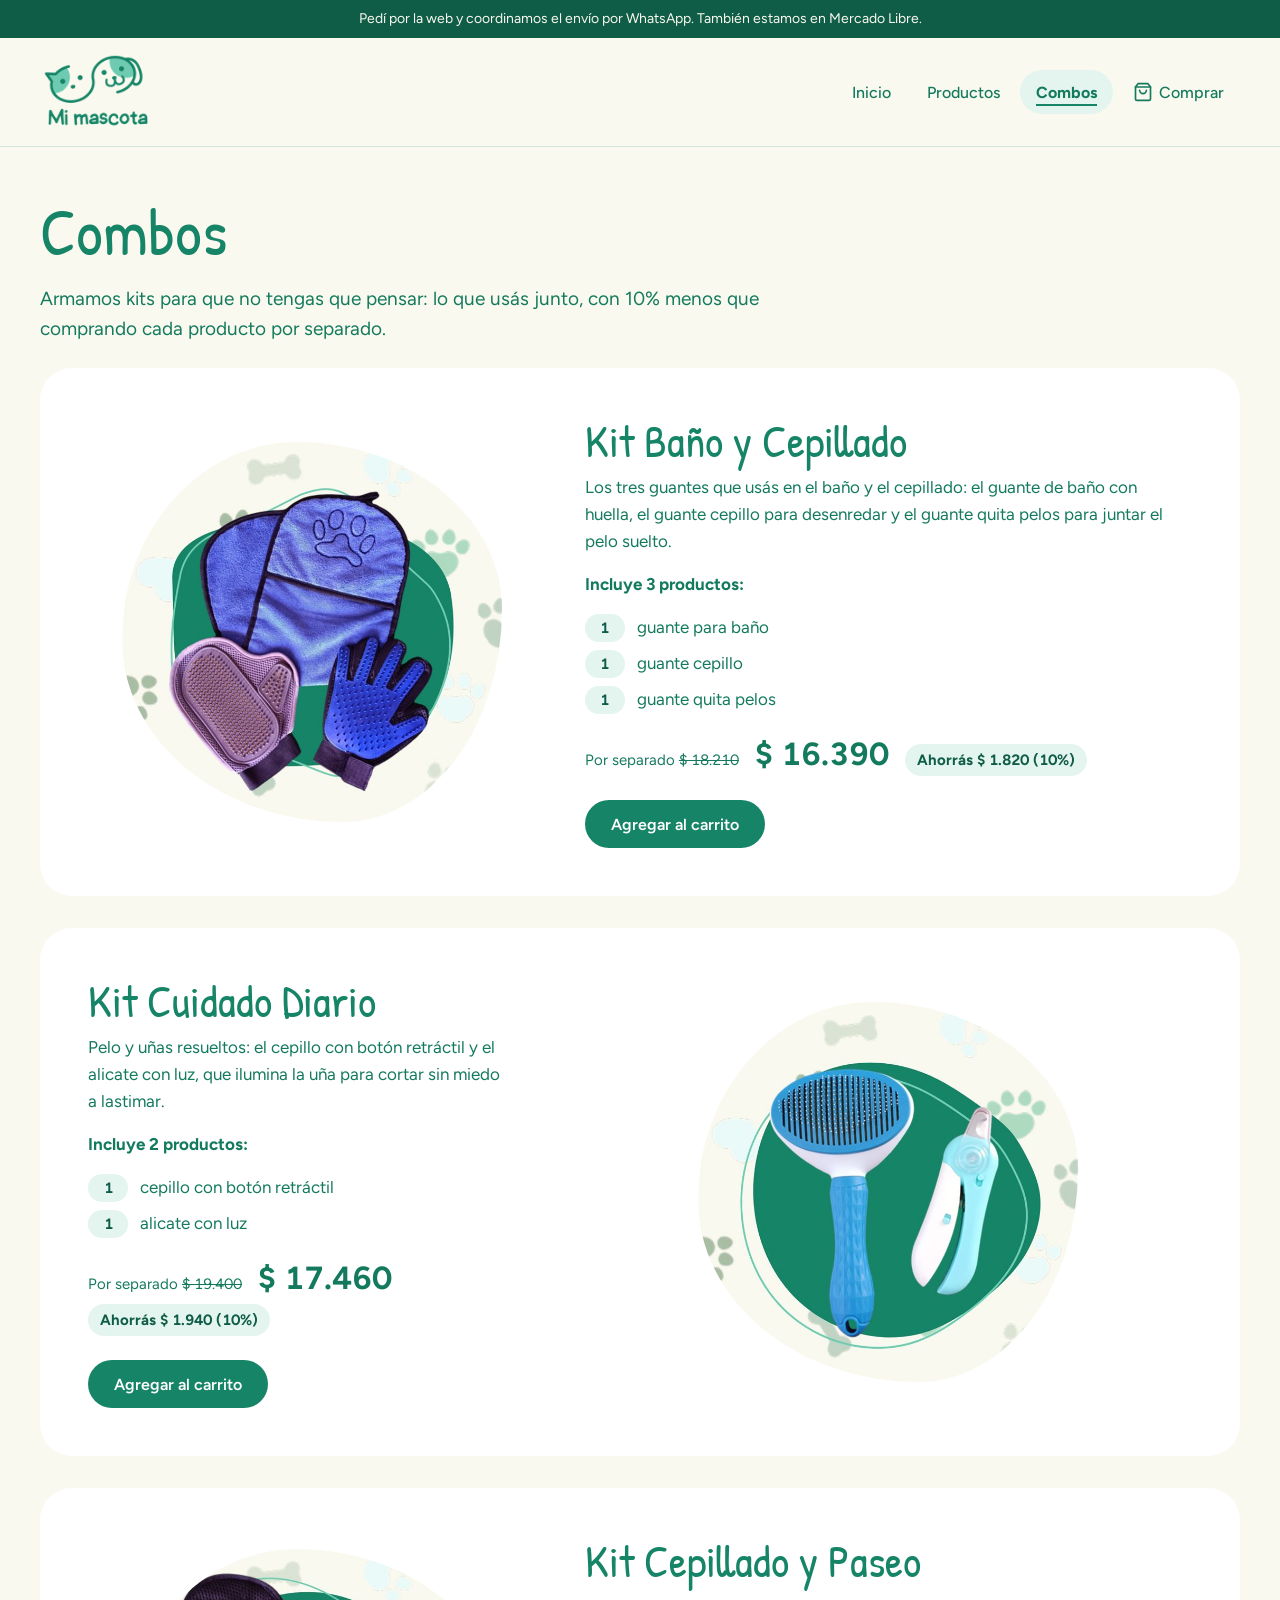
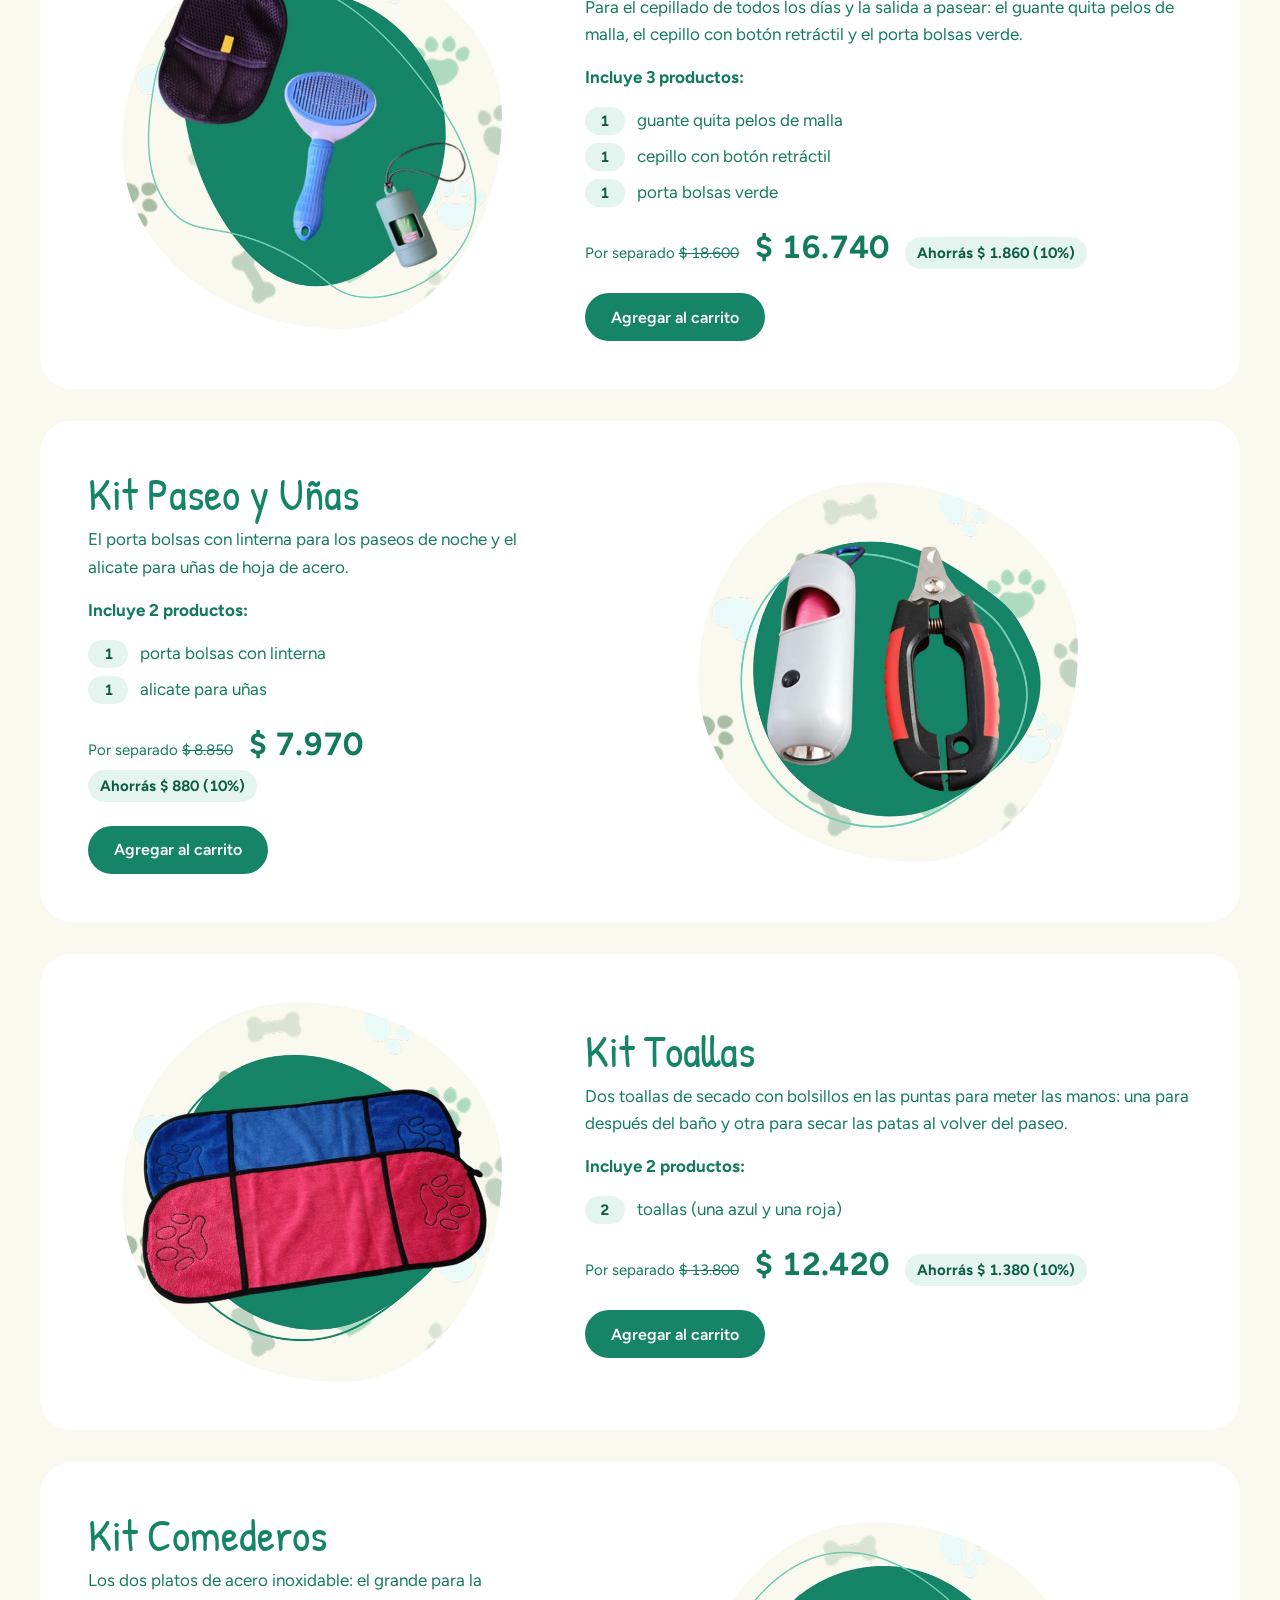
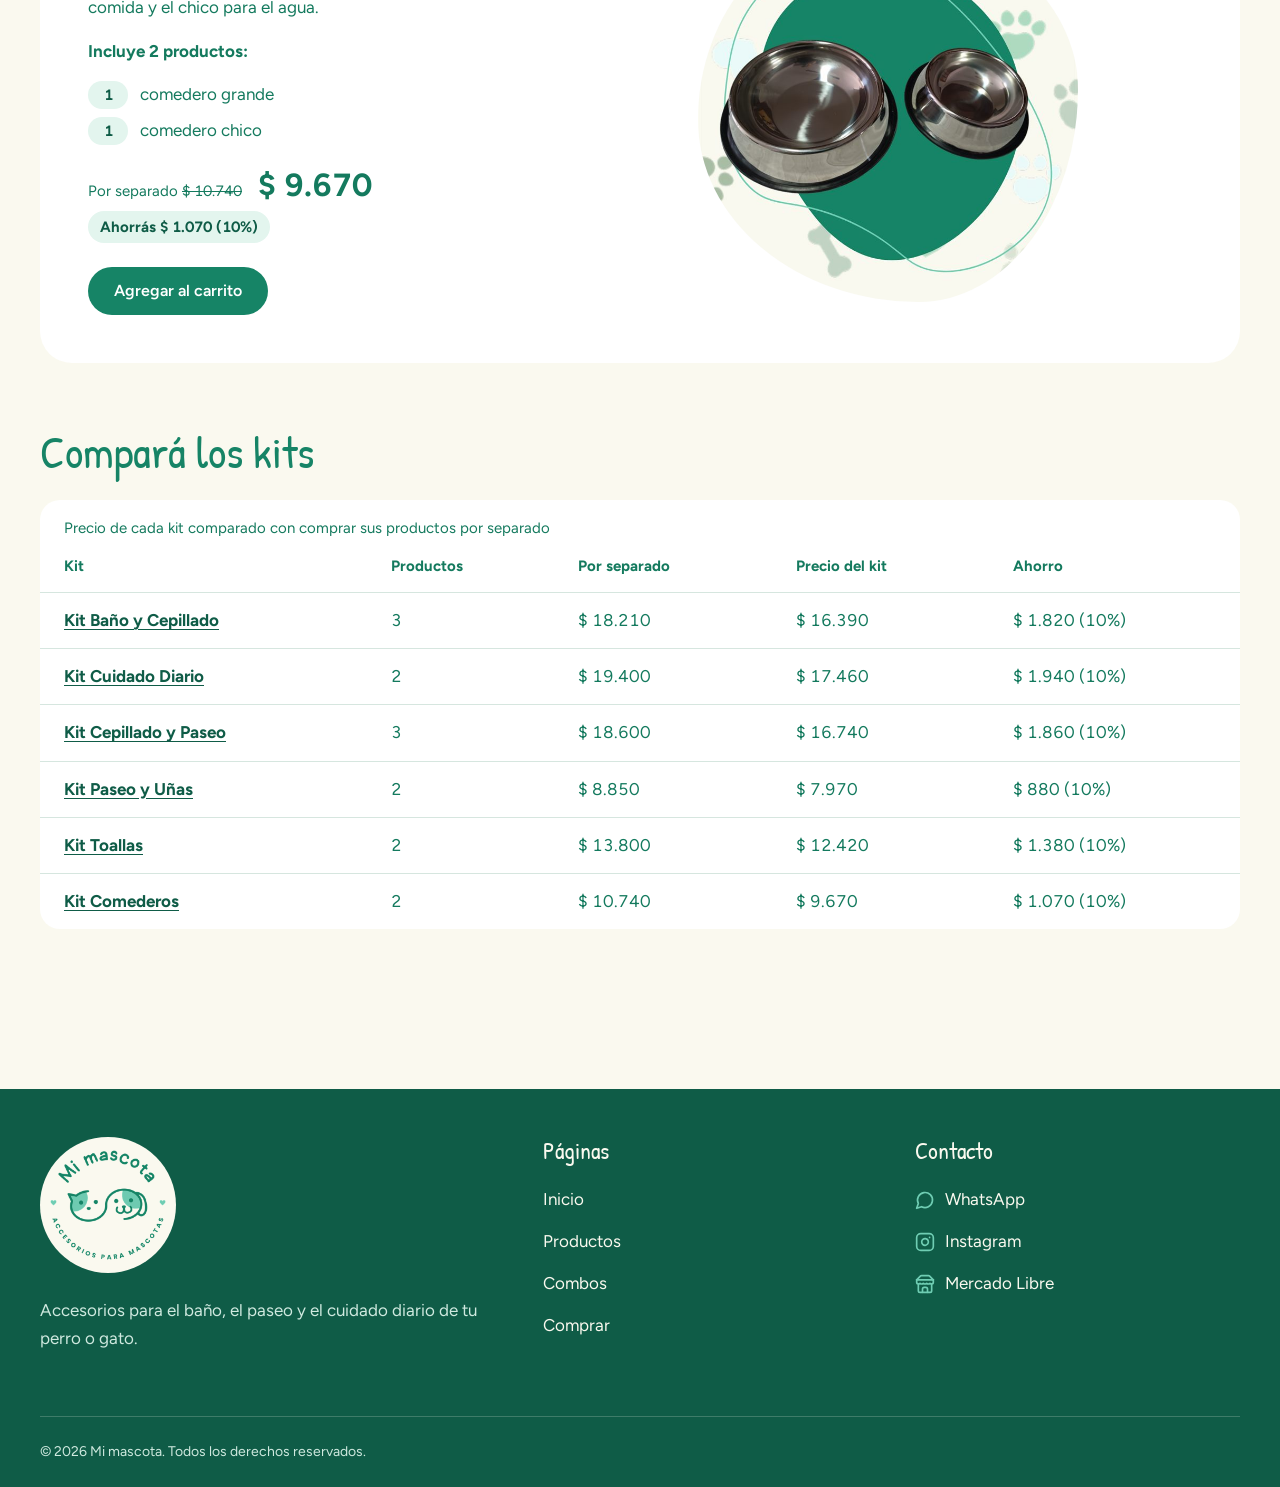
==== combos.html @ 119b1280 "Publicar sitio web de Mi mascota Home, Productos, Combos y Comprar, con carrito y pedidos por WhatsA" ====
<!DOCTYPE html>
<html lang="es-AR">
<head>
  <meta charset="utf-8">
  <meta name="viewport" content="width=device-width, initial-scale=1">
  <title>Combos | Mi mascota</title>
  <meta name="description" content="Kits de Mi mascota para baño, cepillado, paseo, uñas y comida: qué incluye cada uno y cuánto ahorrás comprándolo junto.">
  <meta name="theme-color" content="#faf9ef">
  <link rel="icon" type="image/png" href="img/logo-circular.png">
  <link rel="preconnect" href="https://fonts.googleapis.com">
  <link rel="preconnect" href="https://fonts.gstatic.com" crossorigin>
  <link rel="stylesheet" href="https://fonts.googleapis.com/css2?family=Patrick+Hand&amp;family=Figtree:wght@400;500;600;700&amp;display=swap">
  <link rel="stylesheet" href="css/estilos.css">
  <script src="js/datos.js" defer></script>
  <script src="js/carrito.js" defer></script>
</head>
<body>
  <svg width="0" height="0" style="position:absolute" aria-hidden="true" focusable="false">
    <symbol id="i-huella" viewBox="0 0 24 24"><g fill="currentColor"><path d="M12 12.2c-2.6 0-5.7 3.3-5.7 5.9 0 1.6 1.2 2.5 2.7 2.5 1.2 0 1.9-.6 3-.6s1.8.6 3 .6c1.5 0 2.7-.9 2.7-2.5 0-2.6-3.1-5.9-5.7-5.9Z"/><ellipse cx="4.6" cy="10.6" rx="2" ry="2.6" transform="rotate(-22 4.6 10.6)"/><ellipse cx="9" cy="6" rx="2.1" ry="2.8" transform="rotate(-8 9 6)"/><ellipse cx="15" cy="6" rx="2.1" ry="2.8" transform="rotate(8 15 6)"/><ellipse cx="19.4" cy="10.6" rx="2" ry="2.6" transform="rotate(22 19.4 10.6)"/></g></symbol>
    <symbol id="i-bolsa" viewBox="0 0 24 24"><g fill="none" stroke="currentColor" stroke-width="2" stroke-linecap="round" stroke-linejoin="round"><path d="M6 2 3 6v14a2 2 0 0 0 2 2h14a2 2 0 0 0 2-2V6l-3-4Z"/><path d="M3 6h18"/><path d="M16 10a4 4 0 0 1-8 0"/></g></symbol>
    <symbol id="i-tienda" viewBox="0 0 24 24"><g fill="none" stroke="currentColor" stroke-width="2" stroke-linecap="round" stroke-linejoin="round"><path d="m2 7 4.41-4.41A2 2 0 0 1 7.83 2h8.34a2 2 0 0 1 1.42.59L22 7"/><path d="M4 12v8a2 2 0 0 0 2 2h12a2 2 0 0 0 2-2v-8"/><path d="M15 22v-4a2 2 0 0 0-2-2h-2a2 2 0 0 0-2 2v4"/><path d="M2 7h20"/><path d="M22 7v3a2 2 0 0 1-2 2 2.7 2.7 0 0 1-2-.8 2.7 2.7 0 0 1-2 .8 2.7 2.7 0 0 1-2-.8 2.7 2.7 0 0 1-2 .8 2.7 2.7 0 0 1-2-.8 2.7 2.7 0 0 1-2 .8 2.7 2.7 0 0 1-2-.8A2.7 2.7 0 0 1 4 12a2 2 0 0 1-2-2V7"/></g></symbol>
    <symbol id="i-mensaje" viewBox="0 0 24 24"><g fill="none" stroke="currentColor" stroke-width="2" stroke-linecap="round" stroke-linejoin="round"><path d="M7.9 20A9 9 0 1 0 4 16.1L2 22Z"/></g></symbol>
    <symbol id="i-instagram" viewBox="0 0 24 24"><g fill="none" stroke="currentColor" stroke-width="2" stroke-linecap="round" stroke-linejoin="round"><rect width="20" height="20" x="2" y="2" rx="5"/><path d="M16 11.37A4 4 0 1 1 12.63 8 4 4 0 0 1 16 11.37z"/><path d="M17.5 6.5h.01"/></g></symbol>
  </svg>

  <a class="saltar" href="#contenido">Ir al contenido</a>

  <p class="barra-aviso">Pedí por la web y coordinamos el envío por WhatsApp. También estamos en Mercado Libre.</p>

  <header class="cabecera">
    <div class="contenedor cabecera__fila">
      <a class="logo" href="index.html">
        <img src="img/logo-menu.png" width="260" height="174" alt="Mi mascota">
      </a>
      <nav class="nav" aria-label="Principal">
        <ul>
          <li><a href="index.html">Inicio</a></li>
          <li><a href="productos.html">Productos</a></li>
          <li><a href="combos.html" aria-current="page">Combos</a></li>
          <li>
            <a href="formulariodecompra.html">
              <svg class="icono" aria-hidden="true"><use href="#i-bolsa"/></svg>
              Comprar
              <span class="contador" data-contador hidden aria-hidden="true">0</span>
              <span class="sr-only" data-contador-texto></span>
            </a>
          </li>
        </ul>
      </nav>
    </div>
  </header>

  <main id="contenido">
    <div class="contenedor">
      <header class="cabecera-pagina">
        <h1>Combos</h1>
        <p class="intro">Armamos kits para que no tengas que pensar: lo que usás junto, con 10% menos que comprando cada producto por separado.</p>
      </header>

      <ul class="combos">
        <li>
          <article class="combo" id="kit-bano" data-item aria-labelledby="t-kit-bano">
            <div class="combo__fotos">
              <img src="img/kit-bano.jpg" width="720" height="900" alt="Guante de baño azul con huella bordada, guante cepillo lila y guante quita pelos azul">
            </div>
            <div>
              <h2 id="t-kit-bano">Kit Baño y Cepillado</h2>
              <p>Los tres guantes que usás en el baño y el cepillado: el guante de baño con huella, el guante cepillo para desenredar y el guante quita pelos para juntar el pelo suelto.</p>
              <p><strong>Incluye 3 productos:</strong></p>
              <ul class="combo__incluye">
                <li><span class="cantidad">1</span> guante para baño</li>
                <li><span class="cantidad">1</span> guante cepillo</li>
                <li><span class="cantidad">1</span> guante quita pelos</li>
              </ul>
              <p class="combo__precios">
                <span class="nota">Por separado <del data-precio-separado="kit-bano">$ 18.210</del></span>
                <span class="precio" data-precio="kit-bano">$ 16.390</span>
                <span class="ahorro" data-ahorro="kit-bano">Ahorrás $ 1.820 (10%)</span>
              </p>
              <button class="boton boton--primario" type="button" data-agregar="kit-bano">Agregar al carrito</button>
            </div>
          </article>
        </li>

        <li>
          <article class="combo" id="kit-cuidado" data-item aria-labelledby="t-kit-cuidado">
            <div class="combo__fotos">
              <img src="img/kit-cuidado.jpg" width="720" height="900" loading="lazy" alt="Cepillo azul con botón retráctil y alicate celeste con luz">
            </div>
            <div>
              <h2 id="t-kit-cuidado">Kit Cuidado Diario</h2>
              <p>Pelo y uñas resueltos: el cepillo con botón retráctil y el alicate con luz, que ilumina la uña para cortar sin miedo a lastimar.</p>
              <p><strong>Incluye 2 productos:</strong></p>
              <ul class="combo__incluye">
                <li><span class="cantidad">1</span> cepillo con botón retráctil</li>
                <li><span class="cantidad">1</span> alicate con luz</li>
              </ul>
              <p class="combo__precios">
                <span class="nota">Por separado <del data-precio-separado="kit-cuidado">$ 19.400</del></span>
                <span class="precio" data-precio="kit-cuidado">$ 17.460</span>
                <span class="ahorro" data-ahorro="kit-cuidado">Ahorrás $ 1.940 (10%)</span>
              </p>
              <button class="boton boton--primario" type="button" data-agregar="kit-cuidado">Agregar al carrito</button>
            </div>
          </article>
        </li>

        <li>
          <article class="combo" id="kit-cepillado-paseo" data-item aria-labelledby="t-kit-cepillado-paseo">
            <div class="combo__fotos">
              <img src="img/kit-cepillado-paseo.jpg" width="720" height="900" loading="lazy" alt="Guante quita pelos de malla negro, cepillo azul con botón retráctil y porta bolsas verde">
            </div>
            <div>
              <h2 id="t-kit-cepillado-paseo">Kit Cepillado y Paseo</h2>
              <p>Para el cepillado de todos los días y la salida a pasear: el guante quita pelos de malla, el cepillo con botón retráctil y el porta bolsas verde.</p>
              <p><strong>Incluye 3 productos:</strong></p>
              <ul class="combo__incluye">
                <li><span class="cantidad">1</span> guante quita pelos de malla</li>
                <li><span class="cantidad">1</span> cepillo con botón retráctil</li>
                <li><span class="cantidad">1</span> porta bolsas verde</li>
              </ul>
              <p class="combo__precios">
                <span class="nota">Por separado <del data-precio-separado="kit-cepillado-paseo">$ 18.600</del></span>
                <span class="precio" data-precio="kit-cepillado-paseo">$ 16.740</span>
                <span class="ahorro" data-ahorro="kit-cepillado-paseo">Ahorrás $ 1.860 (10%)</span>
              </p>
              <button class="boton boton--primario" type="button" data-agregar="kit-cepillado-paseo">Agregar al carrito</button>
            </div>
          </article>
        </li>

        <li>
          <article class="combo" id="kit-paseo-unas" data-item aria-labelledby="t-kit-paseo-unas">
            <div class="combo__fotos">
              <img src="img/kit-paseo-unas.jpg" width="720" height="900" loading="lazy" alt="Porta bolsas gris con linterna y alicate para uñas rojo y negro">
            </div>
            <div>
              <h2 id="t-kit-paseo-unas">Kit Paseo y Uñas</h2>
              <p>El porta bolsas con linterna para los paseos de noche y el alicate para uñas de hoja de acero.</p>
              <p><strong>Incluye 2 productos:</strong></p>
              <ul class="combo__incluye">
                <li><span class="cantidad">1</span> porta bolsas con linterna</li>
                <li><span class="cantidad">1</span> alicate para uñas</li>
              </ul>
              <p class="combo__precios">
                <span class="nota">Por separado <del data-precio-separado="kit-paseo-unas">$ 8.850</del></span>
                <span class="precio" data-precio="kit-paseo-unas">$ 7.970</span>
                <span class="ahorro" data-ahorro="kit-paseo-unas">Ahorrás $ 880 (10%)</span>
              </p>
              <button class="boton boton--primario" type="button" data-agregar="kit-paseo-unas">Agregar al carrito</button>
            </div>
          </article>
        </li>

        <li>
          <article class="combo" id="kit-toallas" data-item aria-labelledby="t-kit-toallas">
            <div class="combo__fotos">
              <img src="img/kit-toallas.jpg" width="720" height="900" loading="lazy" alt="Dos toallas de secado, una azul y una roja, con bolsillos y huellas bordadas en las puntas">
            </div>
            <div>
              <h2 id="t-kit-toallas">Kit Toallas</h2>
              <p>Dos toallas de secado con bolsillos en las puntas para meter las manos: una para después del baño y otra para secar las patas al volver del paseo.</p>
              <p><strong>Incluye 2 productos:</strong></p>
              <ul class="combo__incluye">
                <li><span class="cantidad">2</span> toallas (una azul y una roja)</li>
              </ul>
              <p class="combo__precios">
                <span class="nota">Por separado <del data-precio-separado="kit-toallas">$ 13.800</del></span>
                <span class="precio" data-precio="kit-toallas">$ 12.420</span>
                <span class="ahorro" data-ahorro="kit-toallas">Ahorrás $ 1.380 (10%)</span>
              </p>
              <button class="boton boton--primario" type="button" data-agregar="kit-toallas">Agregar al carrito</button>
            </div>
          </article>
        </li>

        <li>
          <article class="combo" id="kit-comederos" data-item aria-labelledby="t-kit-comederos">
            <div class="combo__fotos">
              <img src="img/kit-comederos.jpg" width="720" height="900" loading="lazy" alt="Dos comederos de acero inoxidable, uno grande y uno chico">
            </div>
            <div>
              <h2 id="t-kit-comederos">Kit Comederos</h2>
              <p>Los dos platos de acero inoxidable: el grande para la comida y el chico para el agua.</p>
              <p><strong>Incluye 2 productos:</strong></p>
              <ul class="combo__incluye">
                <li><span class="cantidad">1</span> comedero grande</li>
                <li><span class="cantidad">1</span> comedero chico</li>
              </ul>
              <p class="combo__precios">
                <span class="nota">Por separado <del data-precio-separado="kit-comederos">$ 10.740</del></span>
                <span class="precio" data-precio="kit-comederos">$ 9.670</span>
                <span class="ahorro" data-ahorro="kit-comederos">Ahorrás $ 1.070 (10%)</span>
              </p>
              <button class="boton boton--primario" type="button" data-agregar="kit-comederos">Agregar al carrito</button>
            </div>
          </article>
        </li>
      </ul>

      <section class="seccion" aria-labelledby="titulo-comparar">
        <h2 id="titulo-comparar">Compará los kits</h2>
        <div class="tabla" role="region" aria-labelledby="titulo-comparar" tabindex="0">
          <table>
            <caption>Precio de cada kit comparado con comprar sus productos por separado</caption>
            <thead>
              <tr>
                <th scope="col">Kit</th>
                <th scope="col">Productos</th>
                <th scope="col">Por separado</th>
                <th scope="col">Precio del kit</th>
                <th scope="col">Ahorro</th>
              </tr>
            </thead>
            <tbody>
              <tr>
                <th scope="row"><a href="#kit-bano">Kit Baño y Cepillado</a></th>
                <td>3</td>
                <td data-precio-separado="kit-bano">$ 18.210</td>
                <td data-precio="kit-bano">$ 16.390</td>
                <td data-ahorro-corto="kit-bano">$ 1.820 (10%)</td>
              </tr>
              <tr>
                <th scope="row"><a href="#kit-cuidado">Kit Cuidado Diario</a></th>
                <td>2</td>
                <td data-precio-separado="kit-cuidado">$ 19.400</td>
                <td data-precio="kit-cuidado">$ 17.460</td>
                <td data-ahorro-corto="kit-cuidado">$ 1.940 (10%)</td>
              </tr>
              <tr>
                <th scope="row"><a href="#kit-cepillado-paseo">Kit Cepillado y Paseo</a></th>
                <td>3</td>
                <td data-precio-separado="kit-cepillado-paseo">$ 18.600</td>
                <td data-precio="kit-cepillado-paseo">$ 16.740</td>
                <td data-ahorro-corto="kit-cepillado-paseo">$ 1.860 (10%)</td>
              </tr>
              <tr>
                <th scope="row"><a href="#kit-paseo-unas">Kit Paseo y Uñas</a></th>
                <td>2</td>
                <td data-precio-separado="kit-paseo-unas">$ 8.850</td>
                <td data-precio="kit-paseo-unas">$ 7.970</td>
                <td data-ahorro-corto="kit-paseo-unas">$ 880 (10%)</td>
              </tr>
              <tr>
                <th scope="row"><a href="#kit-toallas">Kit Toallas</a></th>
                <td>2</td>
                <td data-precio-separado="kit-toallas">$ 13.800</td>
                <td data-precio="kit-toallas">$ 12.420</td>
                <td data-ahorro-corto="kit-toallas">$ 1.380 (10%)</td>
              </tr>
              <tr>
                <th scope="row"><a href="#kit-comederos">Kit Comederos</a></th>
                <td>2</td>
                <td data-precio-separado="kit-comederos">$ 10.740</td>
                <td data-precio="kit-comederos">$ 9.670</td>
                <td data-ahorro-corto="kit-comederos">$ 1.070 (10%)</td>
              </tr>
            </tbody>
          </table>
        </div>
      </section>
    </div>
  </main>

  <footer class="pie">
    <div class="contenedor">
      <div class="pie__grilla">
        <div>
          <a class="pie__logo" href="index.html">
            <img src="img/logo-circular.png" width="400" height="400" loading="lazy" alt="Mi mascota">
          </a>
          <p>Accesorios para el baño, el paseo y el cuidado diario de tu perro o gato.</p>
        </div>
        <nav aria-label="Páginas">
          <h2>Páginas</h2>
          <ul>
            <li><a href="index.html">Inicio</a></li>
            <li><a href="productos.html">Productos</a></li>
            <li><a href="combos.html">Combos</a></li>
            <li><a href="formulariodecompra.html">Comprar</a></li>
          </ul>
        </nav>
        <div>
          <h2>Contacto</h2>
          <ul>
            <li><a href="https://wa.me/" data-link="whatsapp"><svg class="icono" aria-hidden="true"><use href="#i-mensaje"/></svg>WhatsApp</a></li>
            <li><a href="https://www.instagram.com/" data-link="instagram"><svg class="icono" aria-hidden="true"><use href="#i-instagram"/></svg>Instagram</a></li>
            <li><a href="https://www.mercadolibre.com.ar/" data-link="mercadolibre"><svg class="icono" aria-hidden="true"><use href="#i-tienda"/></svg>Mercado Libre</a></li>
          </ul>
        </div>
      </div>
      <p class="pie__legal">© 2026 Mi mascota. Todos los derechos reservados.</p>
    </div>
  </footer>

  <div class="aviso" data-aviso>
    <p data-aviso-texto aria-hidden="true"></p>
    <a href="formulariodecompra.html">Ver pedido</a>
  </div>
  <p class="sr-only" role="status" data-anuncio></p>
</body>
</html>
---- css/estilos.css ----
/* ==========================================================================
   Mi mascota: estilos compartidos
   ========================================================================== */

:root {
  /* Colores de la marca */
  --menta: #6fcdb3;          /* principal: blobs, fondos de bloque */
  --menta-suave: #e3f5ee;    /* superficies secundarias */
  --verde: #168466;          /* acento: botones con texto blanco */
  --verde-hondo: #0f5c47;    /* links y texto de acento sobre crema, footer */
  --verde-noche: #0b4637;    /* hover del verde hondo */
  --crema: #faf9ef;          /* fondo de página */
  --blanco: #ffffff;
  --tinta: #147a5e;          /* texto chico: un tono más oscuro que #168466 para llegar al contraste mínimo (5:1 sobre crema) */
  --tinta-suave: #147a5e;    /* texto secundario: mismo verde, la jerarquía va por tamaño y peso */
  --titulos: #168466;        /* títulos grandes: verde turquesa de la marca */
  --borde: #d6e6df;          /* bordes decorativos */
  --borde-campo: #6b837c;    /* bordes de campos (3:1 sobre blanco) */
  --error: #b3261e;

  /* Tipografía */
  --fuente-titulos: "Patrick Hand", "Segoe Print", "Comic Sans MS", cursive; /* reemplazo gratuito de Handyman hasta tener la licencia */
  --fuente-texto: "Figtree", system-ui, -apple-system, "Segoe UI", sans-serif;

  /* Espaciado (base 8px) */
  --e-1: 4px;
  --e-2: 8px;
  --e-3: 16px;
  --e-4: 24px;
  --e-5: 32px;
  --e-6: 48px;
  --e-7: 64px;
  --e-8: 96px;

  --margen: clamp(16px, 4vw, 32px);
  --ancho: 1200px;
  --radio-s: 12px;
  --radio-m: 20px;
  --radio-l: 32px;
  --sombra: 0 1px 2px rgba(29, 58, 51, 0.06), 0 10px 28px rgba(29, 58, 51, 0.08);
}

/* ---------- Base ---------- */

*,
*::before,
*::after {
  box-sizing: border-box;
}

html {
  color-scheme: light;
  -webkit-text-size-adjust: 100%;
  scroll-padding-top: var(--e-3);
}

body {
  margin: 0;
  background: var(--crema);
  color: var(--tinta);
  font: 400 1.0625rem/1.6 var(--fuente-texto);
  -webkit-tap-highlight-color: rgba(111, 205, 179, 0.3);
}

h1,
h2,
h3 {
  margin: 0 0 var(--e-3);
  color: var(--titulos);
  font-family: var(--fuente-titulos);
  font-weight: 400;
  line-height: 1.1;
  letter-spacing: 0;
  text-wrap: balance;
}

h1 { font-size: clamp(2.6rem, 1.8rem + 3.4vw, 4.1rem); }
h2 { font-size: clamp(2rem, 1.65rem + 1.5vw, 2.8rem); }
h3 { font-size: 1.75rem; }

p {
  margin: 0 0 var(--e-3);
  max-width: 65ch;
  text-wrap: pretty;
}

a {
  color: var(--verde-hondo);
  text-underline-offset: 3px;
}

a:hover {
  color: var(--verde-noche);
}

img {
  display: block;
  max-width: 100%;
  height: auto;
}

ul {
  margin: 0;
  padding: 0;
}

:focus-visible {
  outline: 3px solid var(--verde-hondo);
  outline-offset: 3px;
}

[hidden] {
  display: none !important;
}

.sr-only {
  position: absolute;
  width: 1px;
  height: 1px;
  padding: 0;
  margin: -1px;
  overflow: hidden;
  clip: rect(0, 0, 0, 0);
  white-space: nowrap;
  border: 0;
}

.contenedor {
  width: min(var(--ancho), 100% - 2 * var(--margen));
  margin-inline: auto;
}

.icono {
  width: 24px;
  height: 24px;
  flex-shrink: 0;
}

.saltar {
  position: absolute;
  left: var(--e-3);
  top: -100px;
  z-index: 100;
  padding: var(--e-2) var(--e-3);
  background: var(--verde-hondo);
  color: var(--blanco);
  border-radius: var(--radio-s);
  font-weight: 600;
}

.saltar:focus {
  top: var(--e-3);
  color: var(--blanco);
}

.precio {
  font-variant-numeric: tabular-nums;
  font-weight: 700;
}

/* ---------- Botones ---------- */

.boton {
  display: inline-flex;
  align-items: center;
  justify-content: center;
  gap: var(--e-2);
  min-height: 48px;
  padding: 12px 24px;
  border: 2px solid transparent;
  border-radius: 999px;
  font: 600 1rem/1.2 var(--fuente-texto);
  text-align: center;
  text-decoration: none;
  cursor: pointer;
  touch-action: manipulation;
  transition: background-color 0.15s ease, color 0.15s ease, border-color 0.15s ease, transform 0.1s ease;
}

.boton:active {
  transform: scale(0.98);
}

.boton--primario {
  background: var(--verde);
  color: var(--blanco);
}

.boton--primario:hover {
  background: var(--verde-hondo);
  color: var(--blanco);
}

.boton--oscuro {
  background: var(--verde-hondo);
  color: var(--blanco);
}

.boton--oscuro:hover {
  background: var(--verde-noche);
  color: var(--blanco);
}

.boton--secundario {
  background: transparent;
  border-color: var(--verde-hondo);
  color: var(--verde-hondo);
}

.boton--secundario:hover {
  background: var(--menta-suave);
  color: var(--verde-noche);
}

.boton--agregado,
.boton--agregado:hover {
  background: var(--verde-hondo);
  border-color: var(--verde-hondo);
  color: var(--blanco);
}

/* ---------- Barra superior y cabecera ---------- */

.barra-aviso {
  margin: 0;
  max-width: none;
  padding: var(--e-2) var(--margen);
  background: var(--verde-hondo);
  color: var(--crema);
  font-size: 0.875rem;
  text-align: center;
}

.cabecera {
  position: relative;
  z-index: 20;
  background: var(--crema);
  border-bottom: 1px solid var(--borde);
}

.cabecera__fila {
  display: flex;
  flex-wrap: wrap;
  align-items: center;
  justify-content: space-between;
  gap: var(--e-2) var(--e-4);
  padding-block: var(--e-3) var(--e-2);
}

.logo {
  display: inline-flex;
  align-items: center;
  gap: var(--e-2);
  min-height: 44px;
  color: var(--tinta);
  font-family: var(--fuente-titulos);
  font-size: 1.625rem;
  font-weight: 650;
  letter-spacing: -0.01em;
  text-decoration: none;
}

.logo:hover {
  color: var(--tinta);
}

.logo img {
  width: auto;
  height: 60px;
}

@media (min-width: 720px) {
  .logo img {
    height: 76px;
  }
}

.nav {
  width: 100%;
}

.nav ul {
  display: flex;
  justify-content: space-between;
  list-style: none;
}

.nav a {
  position: relative;
  display: inline-flex;
  align-items: center;
  gap: 6px;
  min-height: 44px;
  padding: 0 10px;
  border-radius: 999px;
  color: var(--tinta);
  font-size: 0.9375rem;
  font-weight: 500;
  text-decoration: none;
  transition: background-color 0.15s ease;
}

.nav a:hover {
  background: var(--menta-suave);
  color: var(--tinta);
}

.nav a[aria-current="page"] {
  background: var(--menta-suave);
  font-weight: 700;
  text-decoration: underline 2px var(--verde);
  text-underline-offset: 6px;
}

.nav .icono {
  width: 20px;
  height: 20px;
}

.contador {
  display: inline-grid;
  place-items: center;
  min-width: 22px;
  height: 22px;
  padding: 0 6px;
  border-radius: 999px;
  background: var(--verde-hondo);
  color: var(--blanco);
  font-size: 0.8125rem;
  font-weight: 700;
  font-variant-numeric: tabular-nums;
  line-height: 1;
}

.contador[hidden] {
  display: none;
}

@media (min-width: 720px) {
  .cabecera__fila {
    flex-wrap: nowrap;
    padding-block: var(--e-3);
  }

  .nav {
    width: auto;
  }

  .nav ul {
    gap: var(--e-1);
  }

  .nav a {
    padding: 0 16px;
    font-size: 1rem;
  }
}

@media (min-width: 900px) {
  html {
    scroll-padding-top: 128px;
  }

  .cabecera {
    position: sticky;
    top: 0;
  }
}

/* ---------- Aviso de "agregado al carrito" ---------- */

.aviso {
  position: fixed;
  left: 50%;
  bottom: var(--e-4);
  z-index: 50;
  display: flex;
  align-items: center;
  gap: var(--e-3);
  width: max-content;
  max-width: calc(100% - 2 * var(--margen));
  padding: 12px 12px 12px 20px;
  border-radius: 999px;
  background: var(--verde-hondo);
  color: var(--crema);
  box-shadow: var(--sombra);
  opacity: 0;
  visibility: hidden;
  transform: translate(-50%, 16px);
  transition: opacity 0.2s ease, transform 0.2s ease, visibility 0s linear 0.2s;
}

.aviso--visible {
  opacity: 1;
  visibility: visible;
  transform: translate(-50%, 0);
  transition-delay: 0s;
}

.aviso p {
  margin: 0;
  font-size: 0.9375rem;
}

.aviso a {
  display: inline-flex;
  align-items: center;
  min-height: 40px;
  padding: 0 16px;
  border-radius: 999px;
  background: var(--menta);
  color: var(--verde-hondo);
  font-weight: 700;
  text-decoration: none;
  white-space: nowrap;
}

.aviso a:focus-visible {
  outline-color: var(--crema);
}

/* ---------- Secciones ---------- */

.seccion {
  padding-block: var(--e-7);
}

.seccion__encabezado {
  display: flex;
  flex-wrap: wrap;
  align-items: baseline;
  justify-content: space-between;
  gap: var(--e-2) var(--e-4);
  margin-bottom: var(--e-5);
}

.seccion__encabezado h2 {
  margin: 0;
}

.seccion__encabezado a {
  display: inline-flex;
  align-items: center;
  min-height: 44px;
  font-weight: 600;
}

.intro {
  color: var(--tinta-suave);
  font-size: 1.1875rem;
}

.cabecera-pagina {
  padding-block: var(--e-6) var(--e-4);
}

.cabecera-pagina p {
  margin-bottom: 0;
}

/* ---------- Blob (el elemento de la marca) ---------- */

.blob {
  position: relative;
  isolation: isolate;
}

.blob__marco {
  overflow: hidden;
  aspect-ratio: 4 / 5;
  border-radius: 46% 54% 42% 58% / 52% 44% 56% 48%;
  background: var(--menta);
}

.blob__marco img {
  width: 100%;
  height: 100%;
  object-fit: cover;
}

.blob::before {
  content: "";
  position: absolute;
  inset: -12px;
  z-index: -1;
  border: 2px solid var(--verde);
  border-radius: 55% 45% 50% 50% / 45% 55% 45% 55%;
  transform: rotate(-5deg);
  pointer-events: none;
}

.huellas {
  position: absolute;
  color: var(--menta);
  opacity: 0.45;
  pointer-events: none;
}

.huellas .icono {
  position: absolute;
}

/* ---------- Hero ---------- */

.hero {
  position: relative;
  overflow: hidden;
  padding-block: var(--e-6) var(--e-7);
}

.hero__grilla {
  display: grid;
  gap: var(--e-6);
  align-items: center;
}

.hero__quien {
  display: flex;
  align-items: center;
  gap: 12px;
  margin-bottom: var(--e-4);
}

.hero__quien img {
  width: 96px;
  height: 96px;
  flex-shrink: 0;
}

@media (min-width: 900px) {
  .hero__quien img {
    width: 120px;
    height: 120px;
  }
}

.hero__quien {
  gap: var(--e-3);
}

.hero__quien strong {
  display: block;
  font-size: 1.0625rem;
  line-height: 1.3;
}

.hero__quien span {
  display: block;
  color: var(--tinta-suave);
  font-size: 0.9375rem;
  line-height: 1.3;
}

.hero h1 {
  margin-bottom: var(--e-4);
}

.hero__texto > p:not(.hero__quien) {
  color: var(--tinta-suave);
  font-size: 1.1875rem;
}

.hero__acciones {
  display: flex;
  flex-wrap: wrap;
  gap: 12px;
  margin-top: var(--e-5);
}

.hero__visual {
  position: relative;
  width: min(100%, 460px);
  margin-inline: auto;
}

.hero__sello {
  position: absolute;
  right: -4px;
  bottom: 8%;
  display: grid;
  place-content: center;
  width: 118px;
  height: 118px;
  margin: 0;
  border-radius: 50%;
  background: var(--verde-hondo);
  color: var(--crema);
  font-family: var(--fuente-titulos);
  font-size: 0.9375rem;
  line-height: 1.2;
  text-align: center;
  transform: rotate(-8deg);
}

.hero__sello strong {
  display: block;
  font-weight: 400;
  font-size: 1.5rem;
  font-variant-numeric: tabular-nums;
}

.garabato {
  position: absolute;
  top: 24px;
  right: -40px;
  width: 190px;
  color: var(--verde);
  pointer-events: none;
}

/* Las huellas y el garabato solo entran cuando hay margen libre al costado del texto */
@media (max-width: 1279px) {
  .hero .huellas,
  .garabato {
    display: none;
  }
}

@media (min-width: 900px) {
  .hero {
    padding-block: var(--e-7) var(--e-8);
  }

  .hero__grilla {
    grid-template-columns: minmax(0, 1.1fr) minmax(0, 0.9fr);
    gap: var(--e-7);
  }

  .hero__sello {
    right: -28px;
    width: 136px;
    height: 136px;
    font-size: 1rem;
  }

  .hero__sello strong {
    font-size: 1.75rem;
  }
}

@media (prefers-reduced-motion: no-preference) {
  .hero__visual .blob__marco {
    animation: aparecer-blob 0.7s cubic-bezier(0.2, 0.8, 0.2, 1) both;
  }

  .hero__visual .blob::before {
    animation: girar-contorno 0.9s cubic-bezier(0.2, 0.8, 0.2, 1) both;
  }

  .hero__sello {
    animation: sello 0.5s 0.45s cubic-bezier(0.3, 1.4, 0.5, 1) both;
  }
}

@keyframes aparecer-blob {
  from { opacity: 0; transform: scale(0.94); }
  to { opacity: 1; transform: scale(1); }
}

@keyframes girar-contorno {
  from { opacity: 0; transform: rotate(-16deg); }
  to { opacity: 1; transform: rotate(-5deg); }
}

@keyframes sello {
  from { opacity: 0; transform: rotate(-20deg) scale(0.6); }
  to { opacity: 1; transform: rotate(-8deg) scale(1); }
}

/* ---------- Franja de confianza ---------- */

.confianza {
  background: var(--blanco);
  border-block: 1px solid var(--borde);
}

.confianza ul {
  display: grid;
  gap: var(--e-4);
  padding-block: var(--e-5);
  list-style: none;
}

.confianza li {
  display: flex;
  align-items: flex-start;
  gap: var(--e-3);
}

.confianza .icono {
  width: 48px;
  height: 48px;
  padding: 12px;
  border-radius: 50%;
  background: var(--menta-suave);
  color: var(--verde-hondo);
}

.confianza strong {
  display: block;
  margin-bottom: 2px;
}

.confianza p {
  margin: 0;
  color: var(--tinta-suave);
  font-size: 0.9375rem;
}

@media (min-width: 800px) {
  .confianza ul {
    grid-template-columns: repeat(3, 1fr);
    gap: var(--e-5);
  }
}

/* ---------- Categorías en círculos ---------- */

.categorias {
  display: grid;
  grid-template-columns: repeat(auto-fit, minmax(96px, 1fr));
  gap: var(--e-4) var(--e-3);
  list-style: none;
}

.categorias a {
  display: grid;
  justify-items: center;
  gap: 12px;
  color: var(--tinta);
  font-weight: 600;
  text-align: center;
  text-decoration: none;
}

.categorias img {
  width: min(100%, 148px);
  aspect-ratio: 1;
  border: 3px solid transparent;
  border-radius: 50%;
  object-fit: cover;
  background: var(--menta);
  transition: border-color 0.15s ease;
}

.categorias a:hover img {
  border-color: var(--verde);
}

.categorias a:hover span {
  text-decoration: underline 2px var(--verde);
  text-underline-offset: 4px;
}

/* ---------- Sobre la marca ---------- */

.nosotros {
  display: grid;
  gap: var(--e-6);
  align-items: center;
}

.nosotros .blob {
  width: min(100%, 400px);
  margin-inline: auto;
}

.nosotros .blob__marco {
  border-radius: 58% 42% 50% 50% / 44% 56% 44% 56%;
}

.firma {
  margin-top: var(--e-4);
  color: var(--tinta-suave);
}

.firma img {
  width: auto;
  height: 72px;
}

.firma strong {
  display: block;
  color: var(--tinta);
  font-family: var(--fuente-titulos);
  font-size: 1.375rem;
  font-weight: 400;
}

@media (min-width: 900px) {
  .nosotros {
    grid-template-columns: minmax(0, 0.8fr) minmax(0, 1.2fr);
    gap: var(--e-7);
  }
}

/* ---------- Tarjetas de producto ---------- */

.grilla-productos {
  display: grid;
  grid-template-columns: repeat(auto-fill, minmax(min(100%, 240px), 1fr));
  gap: var(--e-4);
  list-style: none;
}

.tarjeta {
  display: flex;
  flex-direction: column;
  height: 100%;
  padding: 12px 12px var(--e-4);
  border-radius: var(--radio-m);
  background: var(--blanco);
}

.tarjeta img {
  width: 100%;
  aspect-ratio: 4 / 5;
  object-fit: cover;
  border-radius: 14px;
}

.tarjeta h3 {
  margin: var(--e-3) 12px var(--e-1);
  font-family: var(--fuente-texto);
  font-size: 1.125rem;
  font-weight: 600;
  letter-spacing: 0;
  line-height: 1.3;
}

.tarjeta h3 a {
  color: var(--tinta);
  text-decoration: none;
}

.tarjeta h3 a:hover {
  text-decoration: underline 2px var(--verde);
}

.tarjeta .precio {
  margin: 0 12px var(--e-3);
  font-size: 1.125rem;
}

.tarjeta .boton {
  margin: auto 12px 0;
}

/* ---------- Banda de combo ---------- */

.banda {
  display: grid;
  color: var(--verde-hondo); /* #168466 sobre menta no se lee: acá va el verde oscuro */
  gap: var(--e-5);
  align-items: center;
  padding: var(--e-5) var(--e-4);
  border-radius: var(--radio-l);
  background: var(--menta);
}

.banda img {
  width: min(100%, 360px);
  margin-inline: auto;
  aspect-ratio: 1;
  object-fit: cover;
  border: 6px solid var(--crema);
  border-radius: 50%;
}

.banda h2 {
  color: inherit;
}

.banda p {
  color: var(--verde-hondo);
}

.banda__precios {
  display: flex;
  flex-wrap: wrap;
  align-items: baseline;
  gap: var(--e-2) var(--e-3);
  margin-block: var(--e-4);
}

.banda__precios del {
  color: var(--verde-hondo);
  font-variant-numeric: tabular-nums;
}

.banda__precios .precio {
  font-size: 2rem;
  line-height: 1;
}

.ahorro {
  display: inline-block;
  padding: 4px 12px;
  border-radius: 999px;
  background: var(--crema);
  color: var(--verde-hondo);
  font-size: 0.9375rem;
  font-weight: 700;
  font-variant-numeric: tabular-nums;
}

.banda__acciones {
  display: flex;
  flex-wrap: wrap;
  align-items: center;
  gap: var(--e-3) var(--e-4);
}

.banda__acciones a:not(.boton) {
  display: inline-flex;
  align-items: center;
  min-height: 44px;
  color: var(--verde-hondo);
  font-weight: 600;
}

@media (min-width: 800px) {
  .banda {
    grid-template-columns: minmax(0, 0.8fr) minmax(0, 1.2fr);
    gap: var(--e-6);
    padding: var(--e-6);
  }
}

/* ---------- Página de productos ---------- */

.chips {
  display: flex;
  flex-wrap: wrap;
  gap: var(--e-2);
  margin-top: var(--e-4);
  list-style: none;
}

.chips a {
  display: inline-flex;
  align-items: center;
  min-height: 44px;
  padding: 0 18px;
  border: 1.5px solid var(--borde);
  border-radius: 999px;
  background: var(--blanco);
  color: var(--tinta);
  font-weight: 600;
  text-decoration: none;
  transition: border-color 0.15s ease, background-color 0.15s ease;
}

.chips a:hover {
  border-color: var(--verde);
  background: var(--menta-suave);
  color: var(--tinta);
}

.categoria {
  padding-top: var(--e-6);
}

.categoria > h2 {
  display: flex;
  align-items: center;
  gap: 12px;
  margin-bottom: var(--e-2);
}

.categoria > h2 .icono {
  width: 30px;
  height: 30px;
  color: var(--menta);
}

.producto {
  display: grid;
  gap: var(--e-4) var(--e-6);
  padding-block: var(--e-5);
  border-bottom: 1px solid var(--borde);
}

.producto:last-child {
  border-bottom: 0;
}

.producto__foto img {
  width: 100%;
  max-width: 420px;
  aspect-ratio: 4 / 5;
  object-fit: cover;
  border-radius: 28px;
}

.producto h3 {
  font-size: clamp(1.85rem, 1.55rem + 0.9vw, 2.3rem);
  margin-bottom: var(--e-2);
}

.producto__info > .precio {
  margin-bottom: var(--e-3);
  font-size: 1.5rem;
}

.lista-puntos {
  display: grid;
  gap: 6px;
  margin-bottom: var(--e-4);
  list-style: none;
}

.lista-puntos li {
  position: relative;
  padding-left: 22px;
}

.lista-puntos li::before {
  content: "";
  position: absolute;
  left: 2px;
  top: 0.62em;
  width: 9px;
  height: 9px;
  border-radius: 50%;
  background: var(--menta);
  box-shadow: 0 0 0 2px var(--verde-hondo) inset;
}

.producto__compra {
  display: flex;
  flex-wrap: wrap;
  align-items: flex-end;
  gap: var(--e-3);
}

.campo-variante label {
  display: block;
  margin-bottom: 6px;
  font-size: 0.9375rem;
  font-weight: 600;
}

select,
input,
textarea {
  font: inherit;
  color: var(--tinta);
}

select {
  min-height: 48px;
  padding: 0 40px 0 14px;
  border: 1.5px solid var(--borde-campo);
  border-radius: var(--radio-s);
  background: var(--blanco) url("data:image/svg+xml,%3Csvg xmlns='http://www.w3.org/2000/svg' width='16' height='16' viewBox='0 0 24 24' fill='none' stroke='%23168466' stroke-width='2.5' stroke-linecap='round' stroke-linejoin='round'%3E%3Cpath d='m6 9 6 6 6-6'/%3E%3C/svg%3E") no-repeat right 14px center;
  appearance: none;
  cursor: pointer;
}

.faq {
  margin-top: var(--e-4);
  border-top: 1px solid var(--borde);
}

.faq summary {
  display: flex;
  align-items: center;
  justify-content: space-between;
  gap: var(--e-3);
  min-height: 52px;
  font-weight: 600;
  list-style: none;
  cursor: pointer;
}

.faq summary::-webkit-details-marker {
  display: none;
}

.faq summary .icono {
  width: 20px;
  height: 20px;
  color: var(--verde-hondo);
  transition: transform 0.2s ease;
}

.faq[open] summary .icono {
  transform: rotate(180deg);
}

.faq dl {
  margin: 0 0 var(--e-3);
}

.faq dt {
  margin-top: var(--e-3);
  font-weight: 600;
}

.faq dd {
  max-width: 65ch;
  margin: 4px 0 0;
  color: var(--tinta-suave);
}

@media (min-width: 800px) {
  .producto {
    grid-template-columns: minmax(0, 5fr) minmax(0, 7fr);
    align-items: start;
  }
}

.pagos {
  display: grid;
  grid-template-columns: repeat(auto-fit, minmax(min(100%, 240px), 1fr));
  gap: var(--e-4);
  margin-top: var(--e-5);
  list-style: none;
}

.pagos li {
  padding: var(--e-4);
  border-radius: var(--radio-m);
  background: var(--blanco);
}

.pagos .icono {
  width: 48px;
  height: 48px;
  margin-bottom: var(--e-3);
  padding: 12px;
  border-radius: 50%;
  background: var(--menta-suave);
  color: var(--verde-hondo);
}

.pagos h3 {
  font-size: 1.5rem;
  margin-bottom: var(--e-2);
}

.pagos p {
  margin: 0;
  color: var(--tinta-suave);
}

.faq-general {
  max-width: 820px;
}

.faq-general .faq {
  margin-top: 0;
}

.faq-general .faq:last-child {
  border-bottom: 1px solid var(--borde);
}

.faq-general .faq p {
  color: var(--tinta-suave);
}

/* ---------- Página de combos ---------- */

.combos {
  display: grid;
  gap: var(--e-5);
  list-style: none;
}

.combo {
  display: grid;
  gap: var(--e-5);
  align-items: center;
  padding: var(--e-4);
  border-radius: var(--radio-l);
  background: var(--blanco);
}

.combo__fotos {
  position: relative;
  width: min(100%, 380px);
  margin-inline: auto;
}

.combo__fotos img:first-child {
  width: 100%;
  aspect-ratio: 1;
  object-fit: cover;
  border-radius: 46% 54% 42% 58% / 52% 44% 56% 48%;
}

.combo__extras {
  position: absolute;
  right: 0;
  bottom: 0;
  display: flex;
  list-style: none;
}

.combo__extras img {
  width: 96px;
  height: 96px;
  object-fit: cover;
  border: 5px solid var(--blanco);
  border-radius: 50%;
}

.combo__extras li + li {
  margin-left: -28px;
}

.combo h2 {
  margin-bottom: var(--e-2);
}

.combo__incluye {
  display: grid;
  gap: var(--e-2);
  margin-block: var(--e-3) var(--e-4);
  list-style: none;
}

.combo__incluye li {
  display: flex;
  align-items: baseline;
  gap: 12px;
}

.cantidad {
  display: inline-grid;
  place-items: center;
  min-width: 40px;
  padding: 2px 8px;
  border-radius: 999px;
  background: var(--menta-suave);
  color: var(--verde-hondo);
  font-size: 0.9375rem;
  font-weight: 700;
  font-variant-numeric: tabular-nums;
}

.combo__precios {
  display: flex;
  flex-wrap: wrap;
  align-items: baseline;
  gap: var(--e-2) var(--e-3);
  margin-bottom: var(--e-4);
}

.combo__precios del {
  color: var(--tinta-suave);
  font-variant-numeric: tabular-nums;
}

.combo__precios .precio {
  font-size: 2rem;
  line-height: 1;
}

.combo .ahorro {
  background: var(--menta-suave);
}

.nota {
  color: var(--tinta-suave);
  font-size: 0.9375rem;
}

.boton + .nota {
  margin-top: 12px;
}

@media (min-width: 860px) {
  .combo {
    grid-template-columns: minmax(0, 0.85fr) minmax(0, 1.15fr);
    gap: var(--e-6);
    padding: var(--e-6);
  }

  .combos > li:nth-child(even) .combo__fotos {
    order: 2;
  }
}

.tabla {
  overflow-x: auto;
  margin-top: var(--e-4);
  border-radius: var(--radio-m);
  background: var(--blanco);
}

.tabla table {
  width: 100%;
  min-width: 620px;
  border-collapse: collapse;
  font-variant-numeric: tabular-nums;
}

.tabla caption {
  padding: var(--e-3) var(--e-4) 0;
  color: var(--tinta-suave);
  font-size: 0.9375rem;
  text-align: left;
}

.tabla th,
.tabla td {
  padding: 14px var(--e-4);
  border-bottom: 1px solid var(--borde);
  text-align: left;
  vertical-align: top;
}

.tabla thead th {
  font-size: 0.9375rem;
}

.tabla tbody tr:last-child > * {
  border-bottom: 0;
}

.tabla td:nth-child(n+3) {
  white-space: nowrap;
}

/* ---------- Página de compra ---------- */

.compra {
  display: grid;
  gap: var(--e-5);
  align-items: start;
}

.panel {
  padding: var(--e-4);
  border-radius: var(--radio-l);
  background: var(--blanco);
}

.panel > h2 {
  font-size: 1.75rem;
}

@media (min-width: 960px) {
  .compra {
    grid-template-columns: minmax(0, 5fr) minmax(0, 7fr);
    gap: var(--e-5);
  }

  .panel {
    padding: var(--e-5);
  }

  .resumen {
    position: sticky;
    top: 132px;
  }
}

.lineas {
  list-style: none;
}

.linea {
  display: grid;
  grid-template-columns: 64px minmax(0, 1fr);
  gap: 12px var(--e-3);
  padding-block: var(--e-3);
  border-bottom: 1px solid var(--borde);
}

.linea img {
  width: 64px;
  height: 64px;
  object-fit: cover;
  border-radius: var(--radio-s);
}

.linea__nombre {
  margin: 0;
  font-weight: 600;
  line-height: 1.3;
}

.linea__unitario {
  margin: 2px 0 0;
  color: var(--tinta-suave);
  font-size: 0.875rem;
}

.linea select {
  width: 100%;
  min-height: 44px;
  margin-top: var(--e-2);
  font-size: 0.9375rem;
}

.linea__etiqueta {
  display: block;
  margin-top: 12px;
  font-size: 0.875rem;
  font-weight: 600;
}

.linea__etiqueta + select {
  margin-top: 4px;
}

.linea__controles {
  grid-column: 1 / -1;
  display: flex;
  flex-wrap: wrap;
  align-items: center;
  justify-content: space-between;
  gap: var(--e-2);
}

.cantidad-control {
  display: inline-flex;
  align-items: center;
  border: 1.5px solid var(--borde-campo);
  border-radius: 999px;
}

.cantidad-control button,
.quitar {
  display: inline-grid;
  place-items: center;
  width: 44px;
  height: 44px;
  padding: 0;
  border: 0;
  border-radius: 999px;
  background: transparent;
  color: var(--tinta);
  cursor: pointer;
  touch-action: manipulation;
}

.cantidad-control button:hover,
.quitar:hover {
  background: var(--menta-suave);
}

.cantidad-control button:disabled {
  color: var(--borde-campo);
  cursor: not-allowed;
  opacity: 0.5;
}

.cantidad-control output {
  min-width: 28px;
  font-weight: 700;
  font-variant-numeric: tabular-nums;
  text-align: center;
}

.cantidad-control .icono,
.quitar .icono {
  width: 18px;
  height: 18px;
}

.linea__subtotal {
  margin: 0 0 0 auto;
}

.total {
  display: flex;
  align-items: baseline;
  justify-content: space-between;
  gap: var(--e-3);
  margin: var(--e-4) 0 var(--e-2);
  font-size: 1.25rem;
  font-weight: 700;
}

.total .precio {
  font-size: 1.75rem;
}

.vacio {
  padding-block: var(--e-3);
}

.vacio__acciones {
  display: flex;
  flex-wrap: wrap;
  gap: 12px;
}

/* Formulario */

fieldset {
  margin: 0 0 var(--e-5);
  padding: 0;
  border: 0;
}

legend {
  margin-bottom: var(--e-3);
  color: var(--titulos);
  padding: 0;
  font-family: var(--fuente-titulos);
  font-size: 1.65rem;
  font-weight: 400;
}

.campo {
  margin-bottom: var(--e-4);
}

.campo label,
.campo .etiqueta {
  display: block;
  margin-bottom: 4px;
  font-weight: 600;
}

.opcional {
  color: var(--tinta-suave);
  font-weight: 400;
}

.ayuda {
  margin: 0 0 6px;
  color: var(--tinta-suave);
  font-size: 0.9375rem;
}

.campo input,
.campo textarea {
  display: block;
  width: 100%;
  min-height: 48px;
  padding: 10px 14px;
  border: 1.5px solid var(--borde-campo);
  border-radius: var(--radio-s);
  background: var(--blanco);
}

.campo textarea {
  min-height: 112px;
  resize: vertical;
}

.campo--corto input {
  max-width: 180px;
}

.campo input:focus-visible,
.campo textarea:focus-visible,
select:focus-visible {
  outline: 3px solid var(--verde-hondo);
  outline-offset: 1px;
  border-color: var(--verde-hondo);
}

.campo input[aria-invalid="true"],
.campo textarea[aria-invalid="true"] {
  border-color: var(--error);
  border-width: 2px;
}

.mensaje-error {
  display: flex;
  align-items: flex-start;
  gap: 6px;
  margin: 6px 0 0;
  color: var(--error);
  font-size: 0.9375rem;
  font-weight: 600;
}

.mensaje-error .icono {
  width: 18px;
  height: 18px;
  margin-top: 2px;
}

.mensaje-error[hidden] {
  display: none;
}

.opciones {
  display: grid;
  gap: var(--e-2);
}

.opcion {
  display: flex;
  align-items: center;
  gap: 12px;
  min-height: 56px;
  padding: 12px 16px;
  border: 1.5px solid var(--borde);
  border-radius: var(--radio-s);
  background: var(--blanco);
  cursor: pointer;
  transition: border-color 0.15s ease, background-color 0.15s ease;
}

.opcion:hover {
  border-color: var(--verde);
}

.opcion:has(input:checked) {
  border-color: var(--verde-hondo);
  background: var(--menta-suave);
}

.opcion input {
  width: 20px;
  height: 20px;
  margin: 0;
  accent-color: var(--verde-hondo);
}

.opcion > span {
  display: block;
  color: var(--tinta-suave);
  font-size: 0.875rem;
  line-height: 1.4;
}

.opcion strong {
  display: block;
  color: var(--tinta);
  font-size: 1rem;
  font-weight: 600;
}

.errores {
  margin-bottom: var(--e-5);
  padding: var(--e-4);
  border: 2px solid var(--error);
  border-radius: var(--radio-m);
  background: #fdf1f0;
}

.errores:focus-visible {
  outline-offset: 4px;
}

.errores h3 {
  margin-bottom: var(--e-2);
  color: var(--error);
  font-family: var(--fuente-texto);
  font-size: 1.125rem;
  font-weight: 700;
}

.errores ul {
  padding-left: 20px;
}

.errores a {
  color: var(--error);
  font-weight: 600;
}

.enviar {
  width: 100%;
}

.enviar .icono {
  width: 20px;
  height: 20px;
}

.aclaracion {
  margin: var(--e-3) 0 0;
  color: var(--tinta-suave);
  font-size: 0.9375rem;
}

.confirmacion {
  text-align: left;
}

.confirmacion .icono-grande {
  width: 64px;
  height: 64px;
  margin-bottom: var(--e-3);
  padding: 14px;
  border-radius: 50%;
  background: var(--menta);
  color: var(--verde-hondo);
}

.confirmacion h2:focus {
  outline: none;
}

.confirmacion .vacio__acciones {
  margin-top: var(--e-4);
}

/* ---------- Pie ---------- */

.pie {
  margin-top: var(--e-8);
  padding-block: var(--e-6) var(--e-4);
  background: var(--verde-hondo);
  color: var(--crema);
}

.pie a {
  color: var(--crema);
}

.pie a:hover {
  color: var(--blanco);
}

.pie :focus-visible {
  outline-color: var(--crema);
}

.pie__grilla {
  display: grid;
  gap: var(--e-5);
}

/* El logo es verde: en el pie va sobre un círculo crema para que se lea sobre el fondo oscuro */
.pie__logo {
  display: inline-block;
  width: 136px;
  height: 136px;
  margin-bottom: var(--e-3);
  padding: 10px;
  border-radius: 50%;
  background: var(--crema);
}

.pie__logo img {
  width: 100%;
  height: 100%;
}

.pie p {
  color: #cfe9df;
}

.pie h2 {
  color: inherit;
  margin-bottom: var(--e-3);
  font-size: 1.5rem;
}

.pie ul {
  display: grid;
  gap: 2px;
  list-style: none;
}

.pie li a {
  display: inline-flex;
  align-items: center;
  gap: 10px;
  min-height: 40px;
  text-decoration: none;
}

.pie li a:hover {
  text-decoration: underline;
}

.pie li .icono {
  width: 20px;
  height: 20px;
  color: var(--menta);
}

.pie__legal {
  margin: var(--e-6) 0 0;
  padding-top: var(--e-4);
  border-top: 1px solid rgba(250, 249, 239, 0.2);
  font-size: 0.875rem;
  max-width: none;
}

@media (min-width: 760px) {
  .pie__grilla {
    grid-template-columns: 1.4fr 1fr 1fr;
    gap: var(--e-6);
  }
}

/* ---------- Movimiento reducido ---------- */

@media (prefers-reduced-motion: reduce) {
  *,
  *::before,
  *::after {
    animation-duration: 0.01ms !important;
    transition-duration: 0.01ms !important;
  }
}
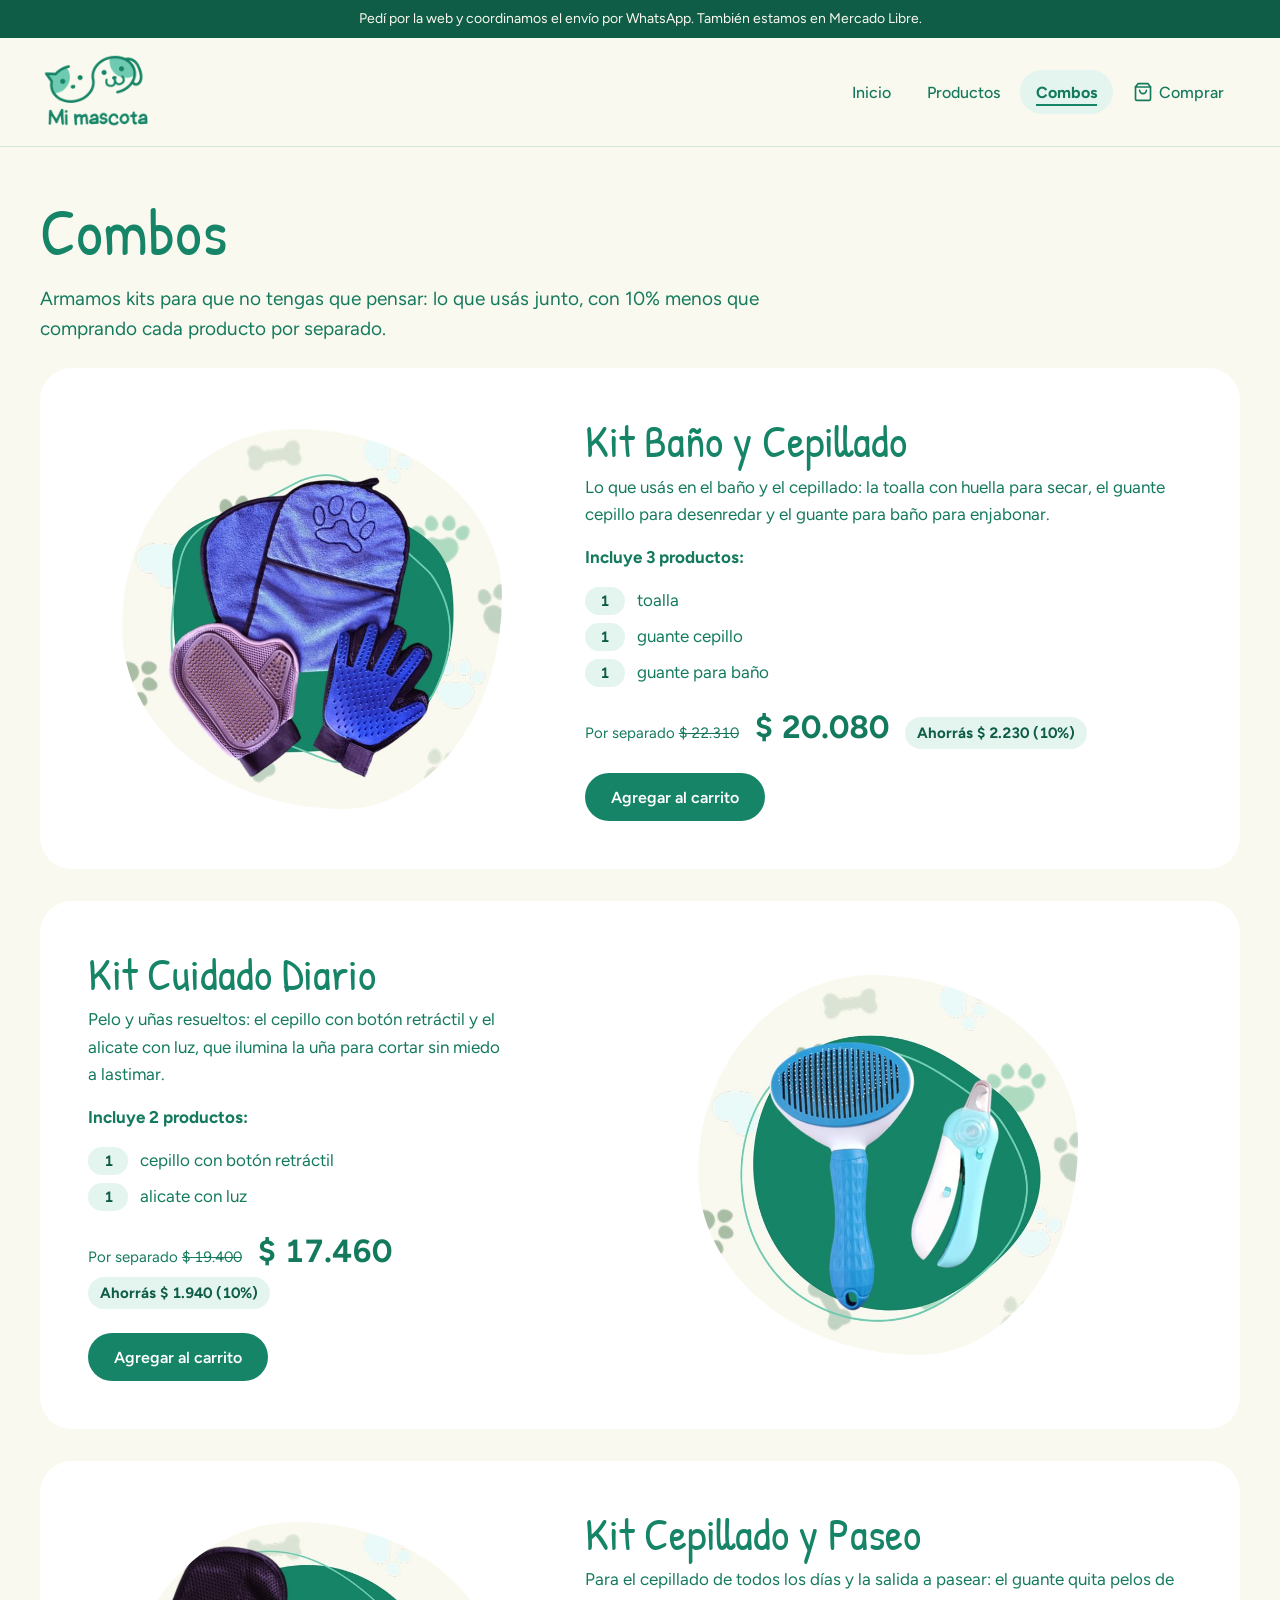
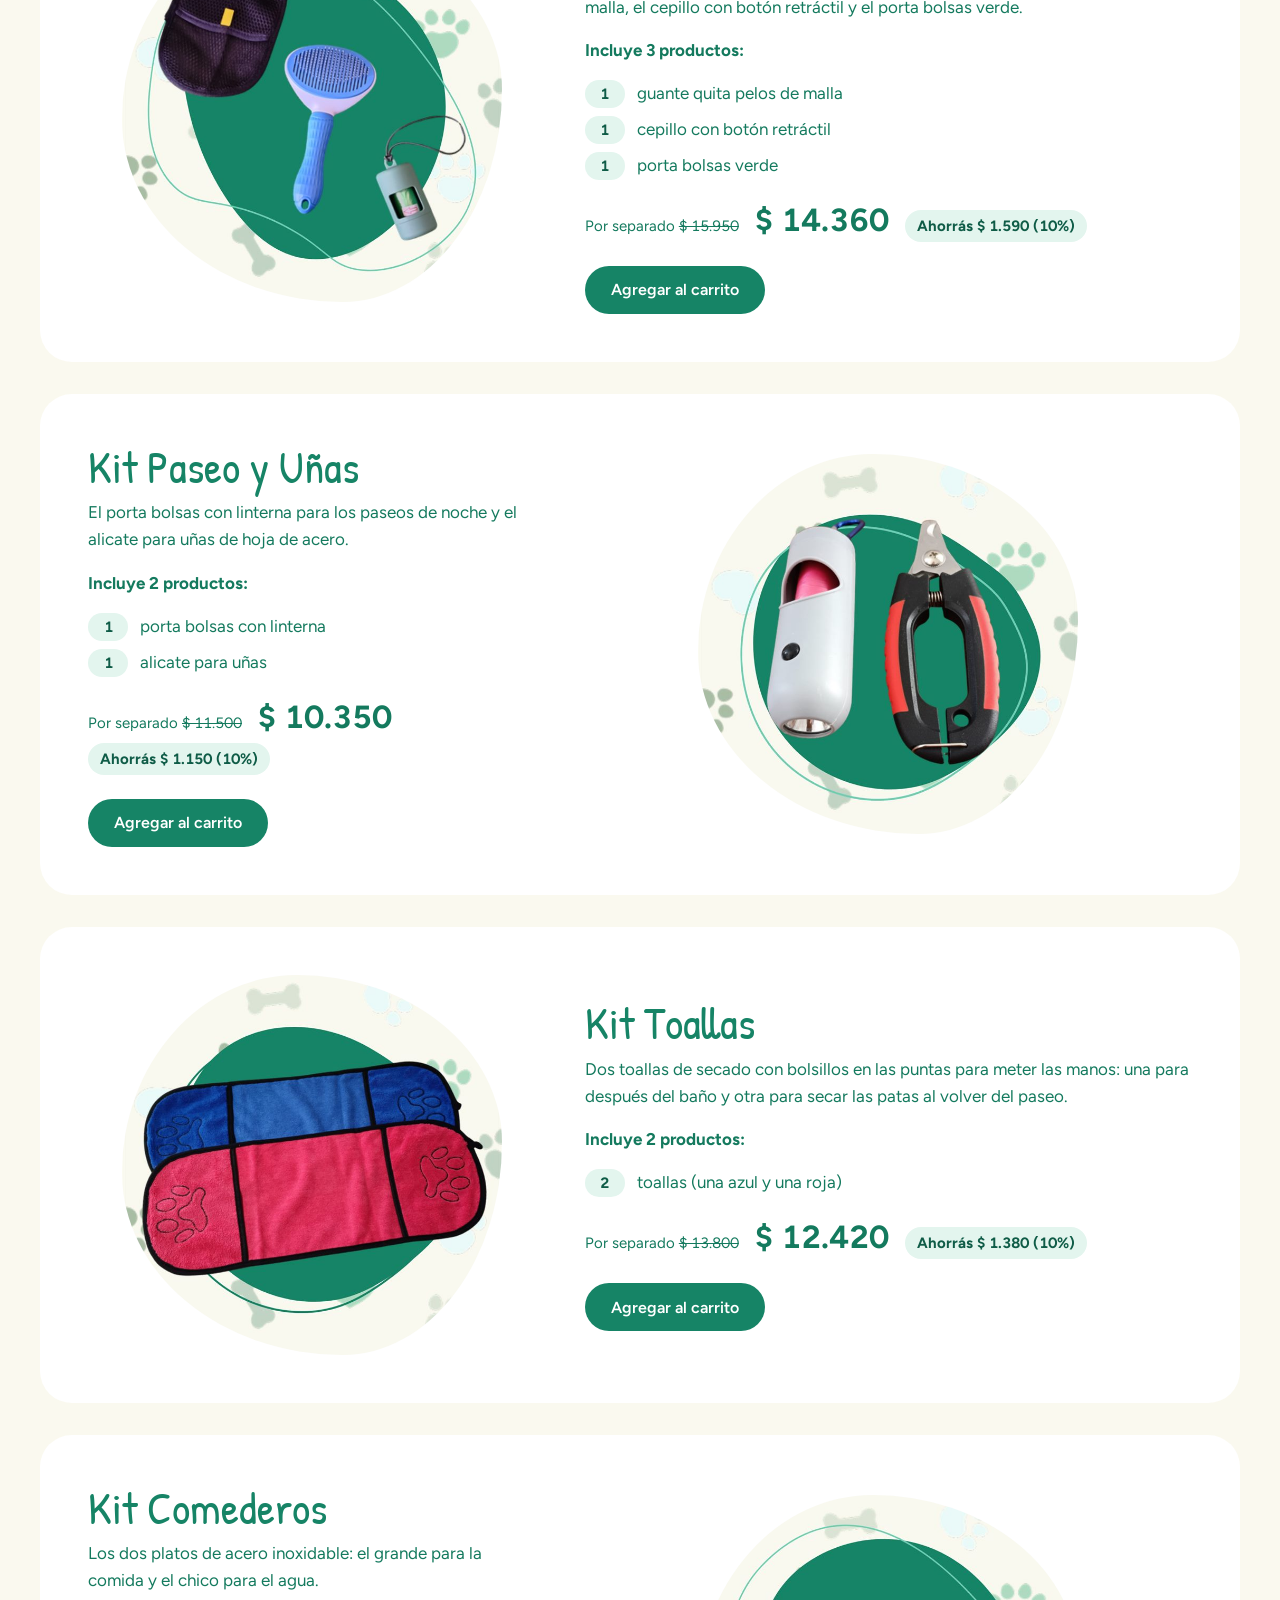
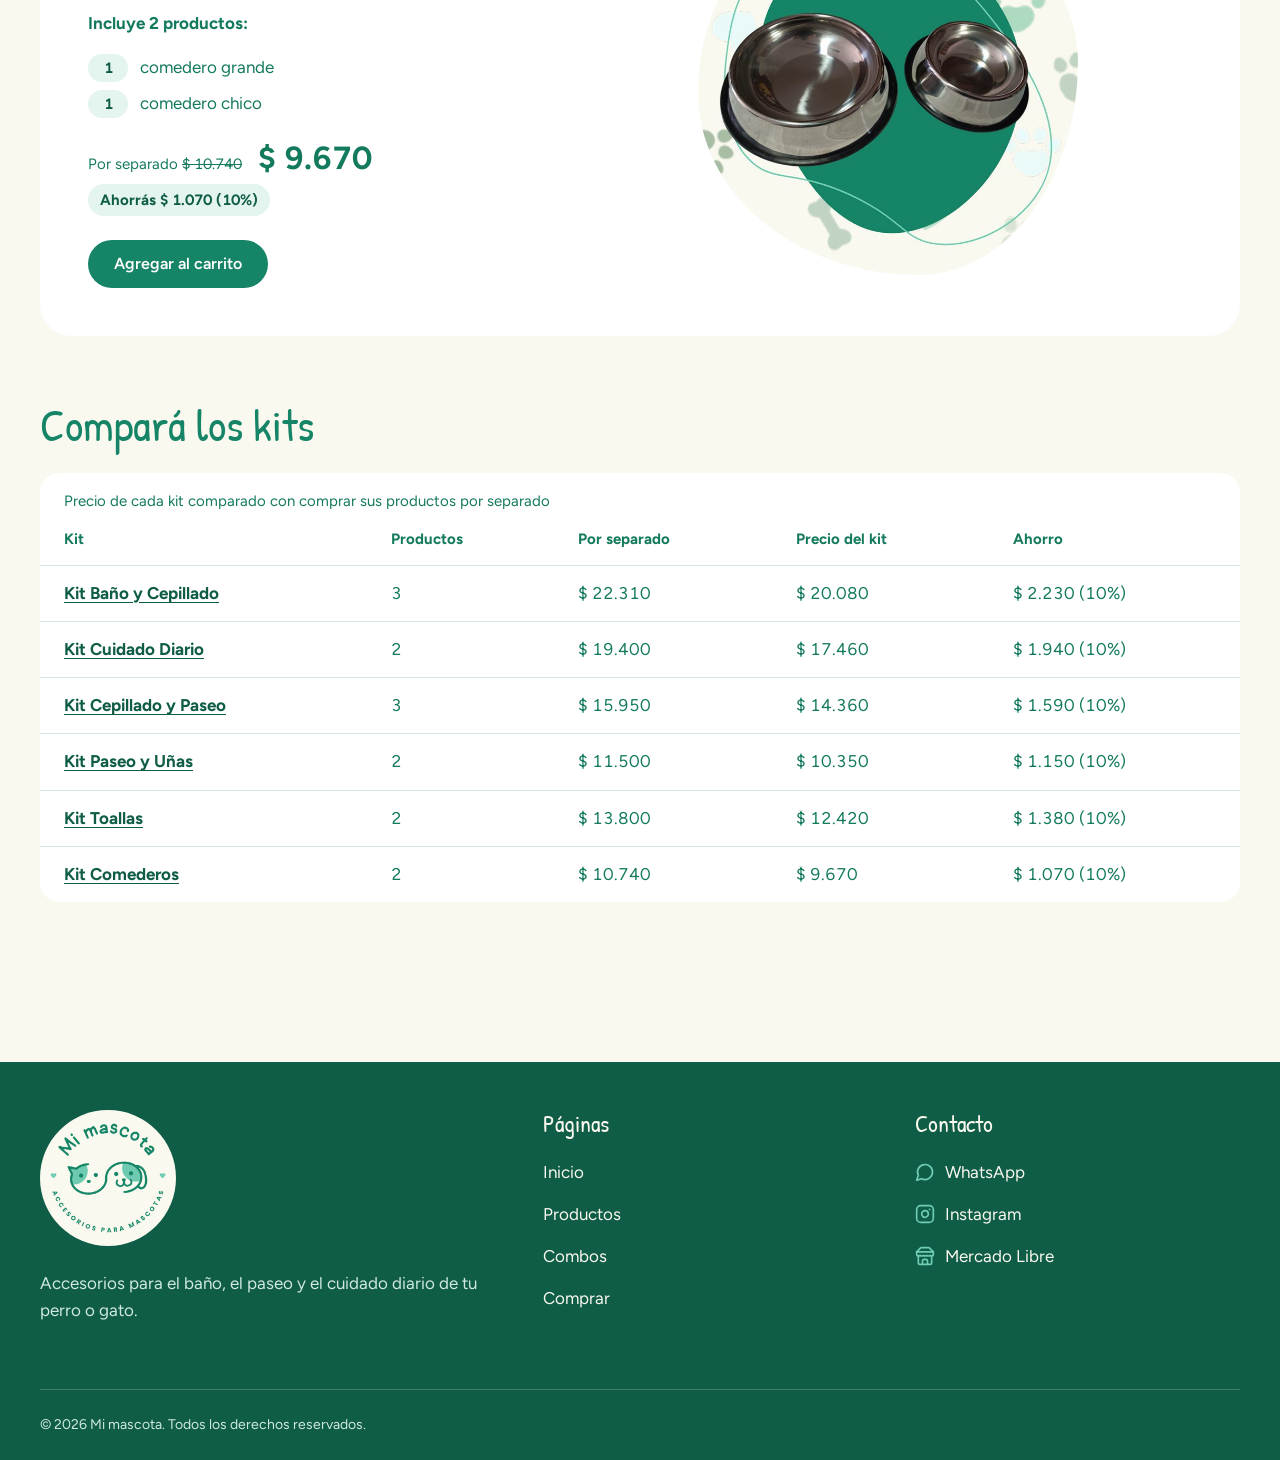
==== commit e38c0ff0: "Corregir guante para baño, precios de porta bolsas y mochila - El guante azul con negro pasa a ser "" ====
--- a/combos.html
+++ b/combos.html
@@ -61,21 +61,21 @@
         <li>
           <article class="combo" id="kit-bano" data-item aria-labelledby="t-kit-bano">
             <div class="combo__fotos">
-              <img src="img/kit-bano.jpg" width="720" height="900" alt="Guante de baño azul con huella bordada, guante cepillo lila y guante quita pelos azul">
+              <img src="img/kit-bano.jpg" width="720" height="900" alt="Toalla azul con huella bordada, guante cepillo lila y guante para baño azul con negro">
             </div>
             <div>
               <h2 id="t-kit-bano">Kit Baño y Cepillado</h2>
-              <p>Los tres guantes que usás en el baño y el cepillado: el guante de baño con huella, el guante cepillo para desenredar y el guante quita pelos para juntar el pelo suelto.</p>
+              <p>Lo que usás en el baño y el cepillado: la toalla con huella para secar, el guante cepillo para desenredar y el guante para baño para enjabonar.</p>
               <p><strong>Incluye 3 productos:</strong></p>
               <ul class="combo__incluye">
+                <li><span class="cantidad">1</span> toalla</li>
+                <li><span class="cantidad">1</span> guante cepillo</li>
                 <li><span class="cantidad">1</span> guante para baño</li>
-                <li><span class="cantidad">1</span> guante cepillo</li>
-                <li><span class="cantidad">1</span> guante quita pelos</li>
-              </ul>
-              <p class="combo__precios">
-                <span class="nota">Por separado <del data-precio-separado="kit-bano">$ 18.210</del></span>
-                <span class="precio" data-precio="kit-bano">$ 16.390</span>
-                <span class="ahorro" data-ahorro="kit-bano">Ahorrás $ 1.820 (10%)</span>
+              </ul>
+              <p class="combo__precios">
+                <span class="nota">Por separado <del data-precio-separado="kit-bano">$ 22.310</del></span>
+                <span class="precio" data-precio="kit-bano">$ 20.080</span>
+                <span class="ahorro" data-ahorro="kit-bano">Ahorrás $ 2.230 (10%)</span>
               </p>
               <button class="boton boton--primario" type="button" data-agregar="kit-bano">Agregar al carrito</button>
             </div>
@@ -120,9 +120,9 @@
                 <li><span class="cantidad">1</span> porta bolsas verde</li>
               </ul>
               <p class="combo__precios">
-                <span class="nota">Por separado <del data-precio-separado="kit-cepillado-paseo">$ 18.600</del></span>
-                <span class="precio" data-precio="kit-cepillado-paseo">$ 16.740</span>
-                <span class="ahorro" data-ahorro="kit-cepillado-paseo">Ahorrás $ 1.860 (10%)</span>
+                <span class="nota">Por separado <del data-precio-separado="kit-cepillado-paseo">$ 15.950</del></span>
+                <span class="precio" data-precio="kit-cepillado-paseo">$ 14.360</span>
+                <span class="ahorro" data-ahorro="kit-cepillado-paseo">Ahorrás $ 1.590 (10%)</span>
               </p>
               <button class="boton boton--primario" type="button" data-agregar="kit-cepillado-paseo">Agregar al carrito</button>
             </div>
@@ -143,9 +143,9 @@
                 <li><span class="cantidad">1</span> alicate para uñas</li>
               </ul>
               <p class="combo__precios">
-                <span class="nota">Por separado <del data-precio-separado="kit-paseo-unas">$ 8.850</del></span>
-                <span class="precio" data-precio="kit-paseo-unas">$ 7.970</span>
-                <span class="ahorro" data-ahorro="kit-paseo-unas">Ahorrás $ 880 (10%)</span>
+                <span class="nota">Por separado <del data-precio-separado="kit-paseo-unas">$ 11.500</del></span>
+                <span class="precio" data-precio="kit-paseo-unas">$ 10.350</span>
+                <span class="ahorro" data-ahorro="kit-paseo-unas">Ahorrás $ 1.150 (10%)</span>
               </p>
               <button class="boton boton--primario" type="button" data-agregar="kit-paseo-unas">Agregar al carrito</button>
             </div>
@@ -216,9 +216,9 @@
               <tr>
                 <th scope="row"><a href="#kit-bano">Kit Baño y Cepillado</a></th>
                 <td>3</td>
-                <td data-precio-separado="kit-bano">$ 18.210</td>
-                <td data-precio="kit-bano">$ 16.390</td>
-                <td data-ahorro-corto="kit-bano">$ 1.820 (10%)</td>
+                <td data-precio-separado="kit-bano">$ 22.310</td>
+                <td data-precio="kit-bano">$ 20.080</td>
+                <td data-ahorro-corto="kit-bano">$ 2.230 (10%)</td>
               </tr>
               <tr>
                 <th scope="row"><a href="#kit-cuidado">Kit Cuidado Diario</a></th>
@@ -230,16 +230,16 @@
               <tr>
                 <th scope="row"><a href="#kit-cepillado-paseo">Kit Cepillado y Paseo</a></th>
                 <td>3</td>
-                <td data-precio-separado="kit-cepillado-paseo">$ 18.600</td>
-                <td data-precio="kit-cepillado-paseo">$ 16.740</td>
-                <td data-ahorro-corto="kit-cepillado-paseo">$ 1.860 (10%)</td>
+                <td data-precio-separado="kit-cepillado-paseo">$ 15.950</td>
+                <td data-precio="kit-cepillado-paseo">$ 14.360</td>
+                <td data-ahorro-corto="kit-cepillado-paseo">$ 1.590 (10%)</td>
               </tr>
               <tr>
                 <th scope="row"><a href="#kit-paseo-unas">Kit Paseo y Uñas</a></th>
                 <td>2</td>
-                <td data-precio-separado="kit-paseo-unas">$ 8.850</td>
-                <td data-precio="kit-paseo-unas">$ 7.970</td>
-                <td data-ahorro-corto="kit-paseo-unas">$ 880 (10%)</td>
+                <td data-precio-separado="kit-paseo-unas">$ 11.500</td>
+                <td data-precio="kit-paseo-unas">$ 10.350</td>
+                <td data-ahorro-corto="kit-paseo-unas">$ 1.150 (10%)</td>
               </tr>
               <tr>
                 <th scope="row"><a href="#kit-toallas">Kit Toallas</a></th>
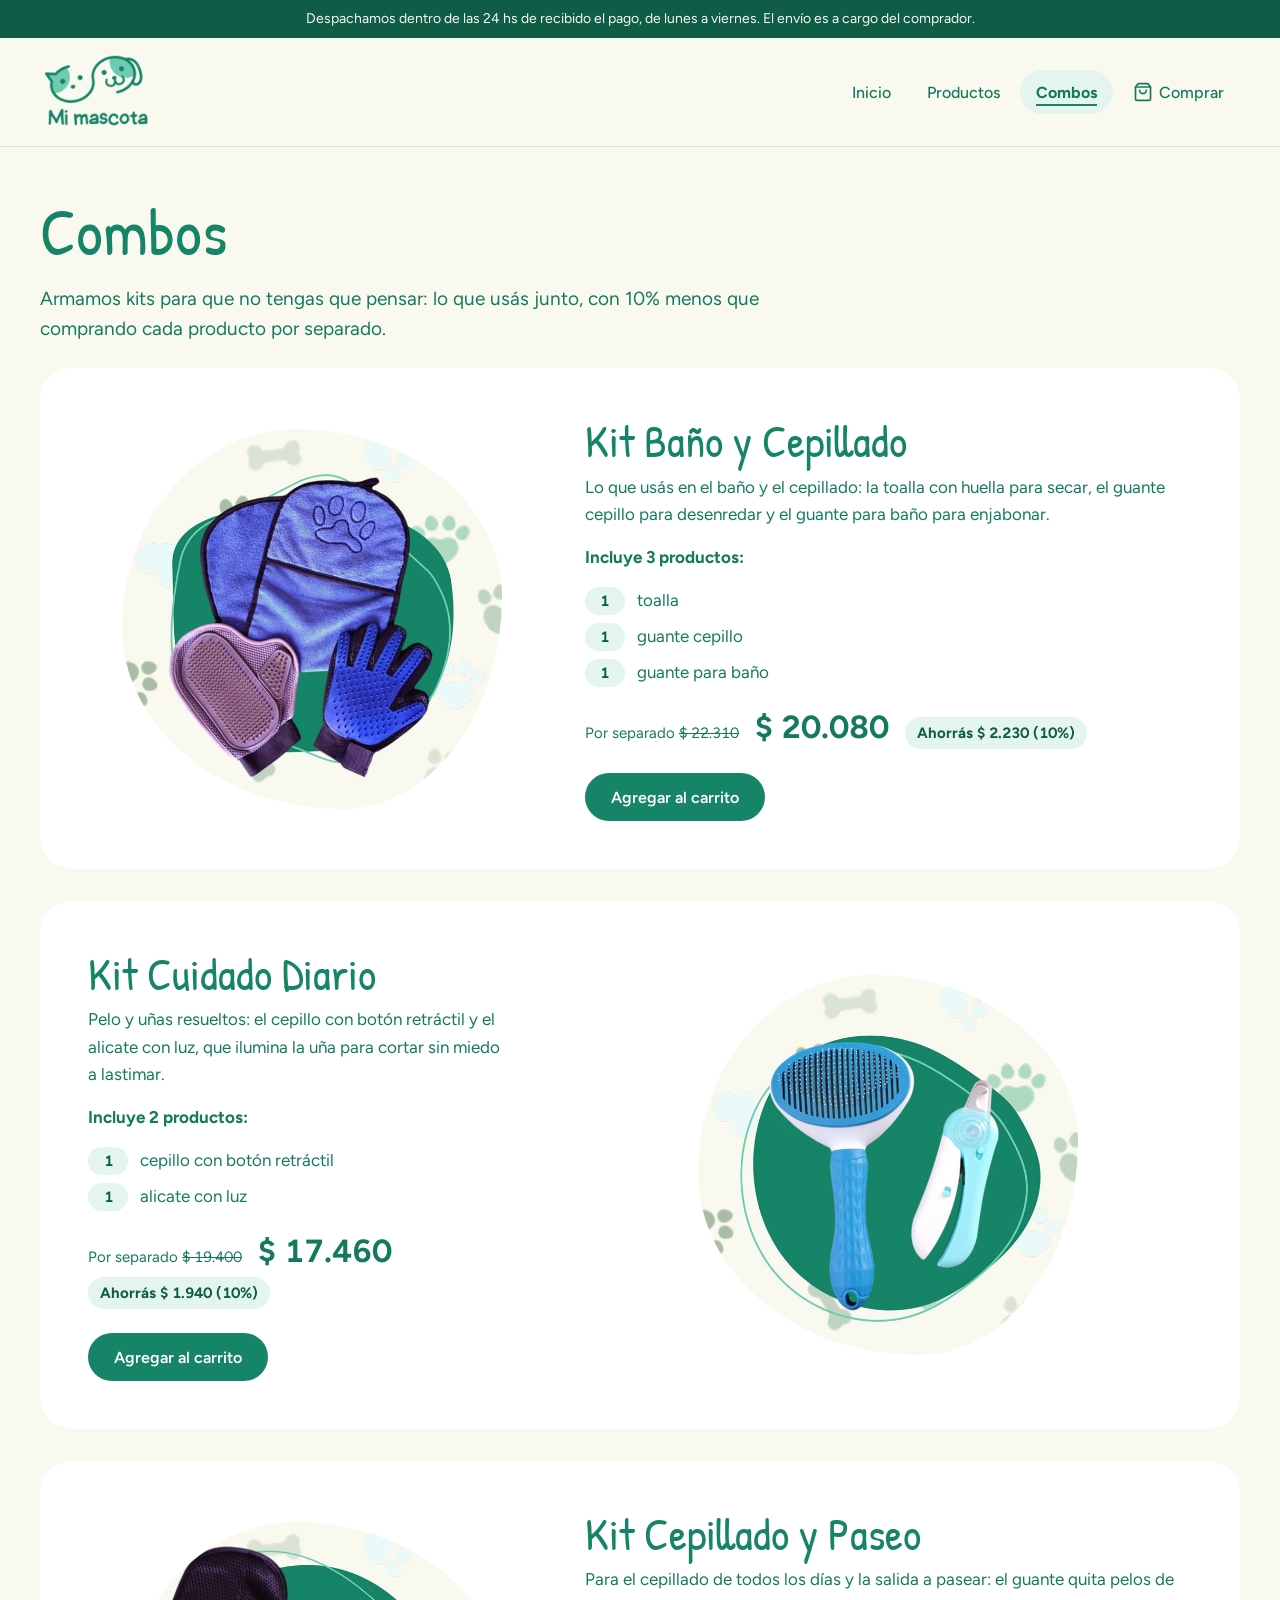
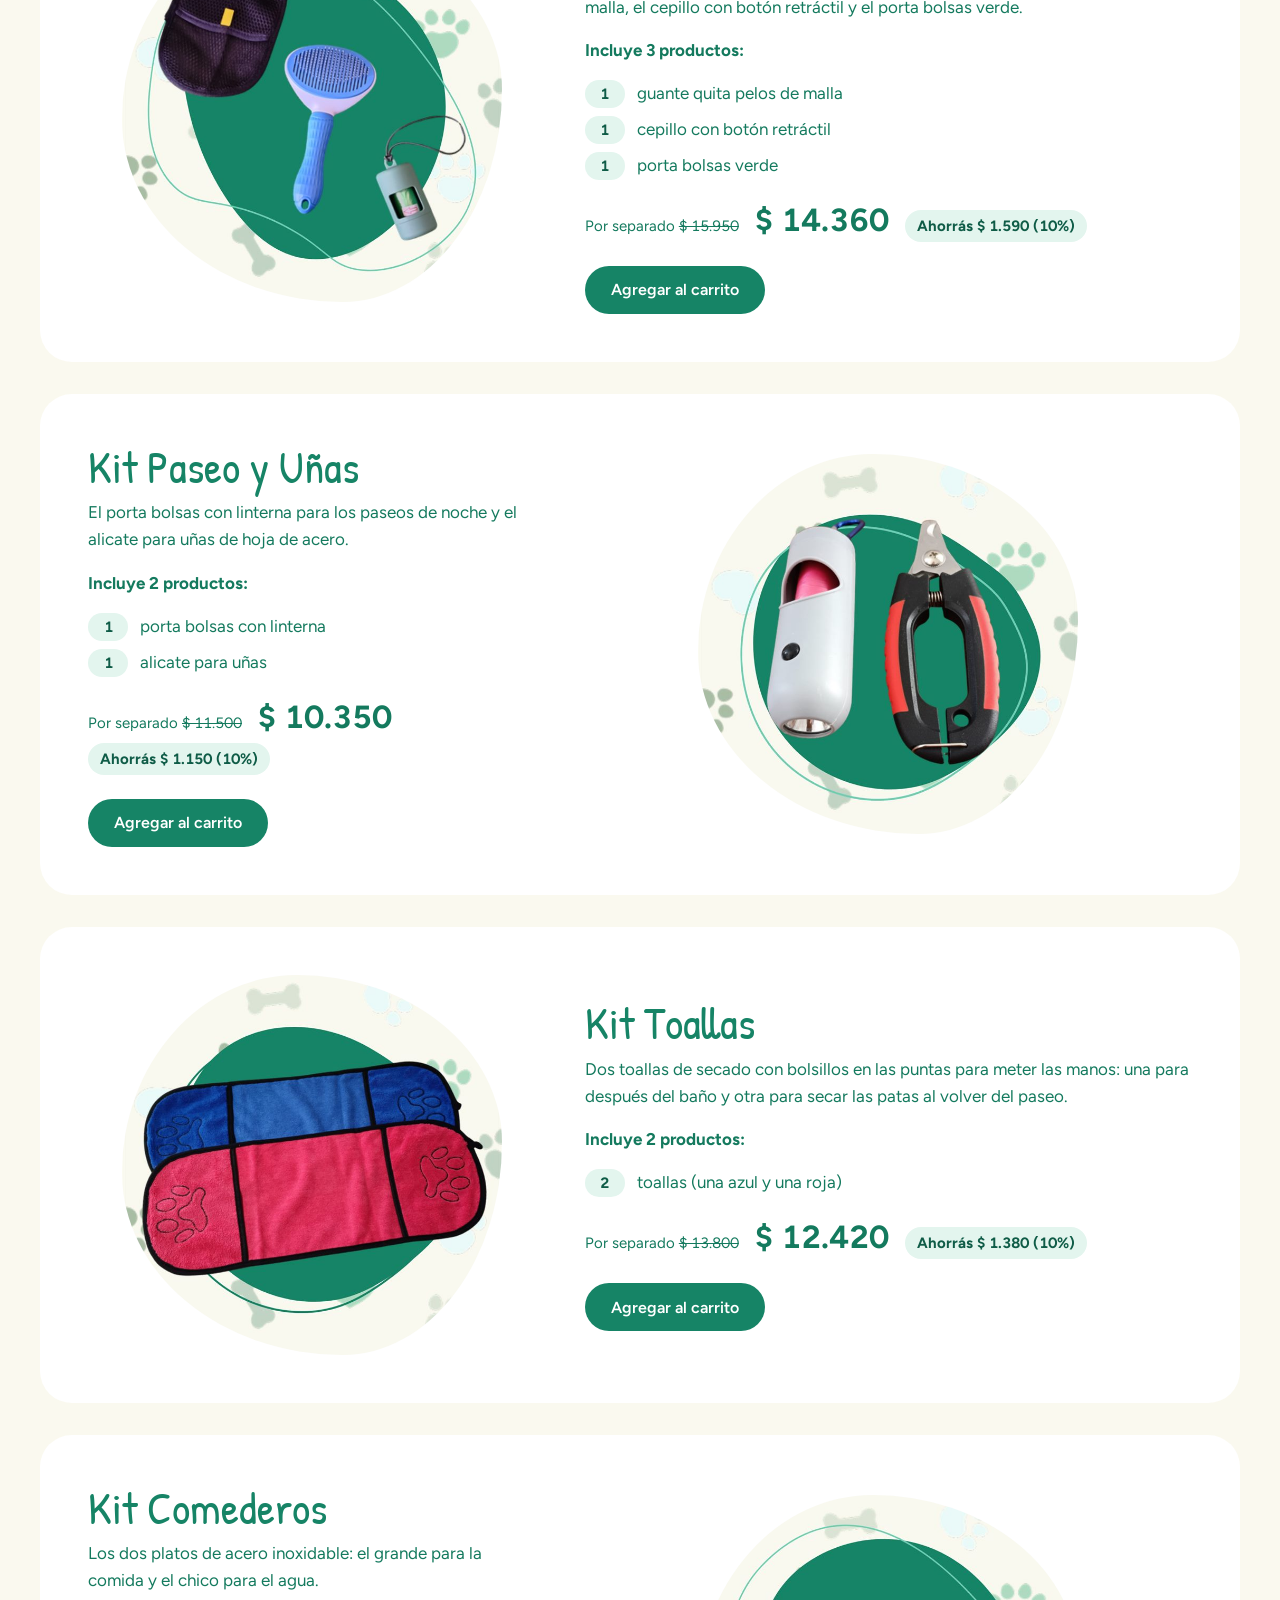
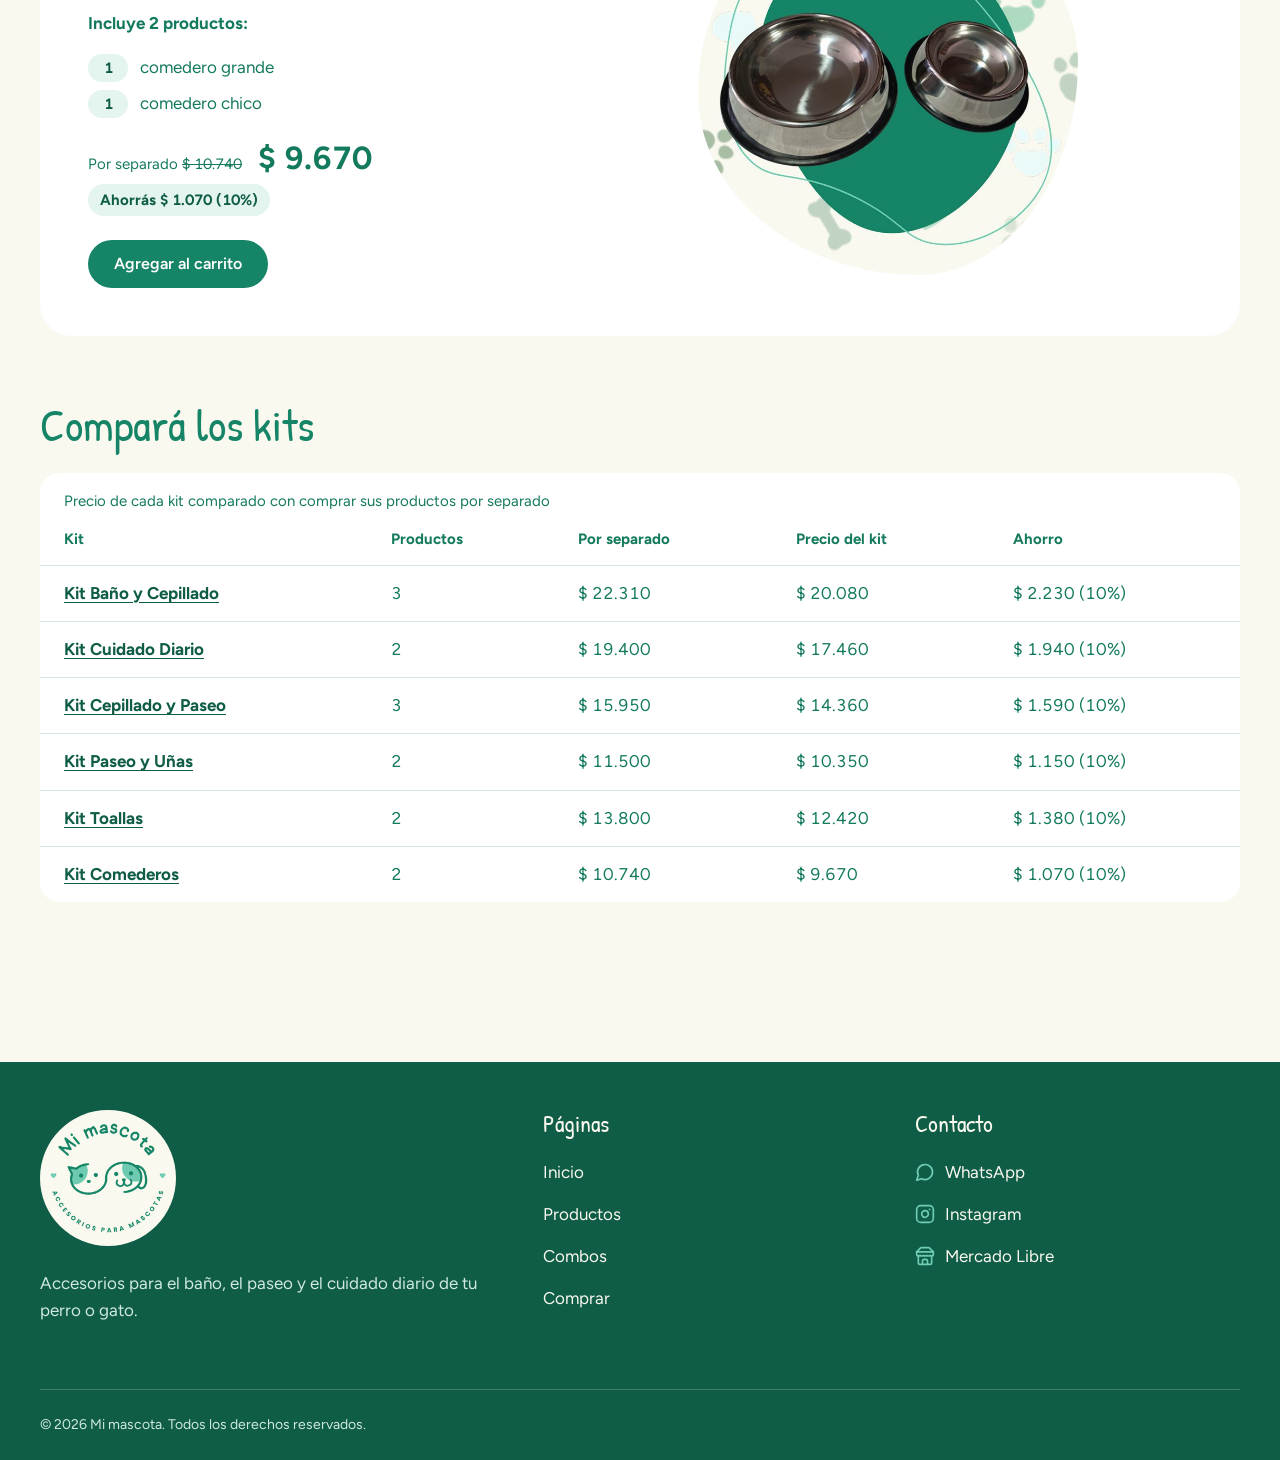
==== commit 588bda21: "Sumar Kit Cepillado y Paseo a la Home y aclarar envíos Los envíos son a cargo del comprador y se des" ====
--- a/combos.html
+++ b/combos.html
@@ -25,7 +25,7 @@
 
   <a class="saltar" href="#contenido">Ir al contenido</a>
 
-  <p class="barra-aviso">Pedí por la web y coordinamos el envío por WhatsApp. También estamos en Mercado Libre.</p>
+  <p class="barra-aviso">Despachamos dentro de las 24 hs de recibido el pago, de lunes a viernes. El envío es a cargo del comprador.</p>
 
   <header class="cabecera">
     <div class="contenedor cabecera__fila">
--- a/css/estilos.css
+++ b/css/estilos.css
@@ -867,8 +867,19 @@
   border-radius: 50%;
 }
 
-.banda h2 {
+.banda h2,
+.banda h3 {
   color: inherit;
+}
+
+.banda h3 {
+  font-size: clamp(2rem, 1.65rem + 1.5vw, 2.6rem);
+}
+
+.kits-home {
+  display: grid;
+  gap: var(--e-5);
+  list-style: none;
 }
 
 .banda p {
@@ -924,6 +935,15 @@
     grid-template-columns: minmax(0, 0.8fr) minmax(0, 1.2fr);
     gap: var(--e-6);
     padding: var(--e-6);
+  }
+
+  /* En la Home los kits alternan: el segundo lleva la foto a la derecha */
+  .kits-home > li:nth-child(even) .banda {
+    grid-template-columns: minmax(0, 1.2fr) minmax(0, 0.8fr);
+  }
+
+  .kits-home > li:nth-child(even) .banda img {
+    order: 1;
   }
 }
 
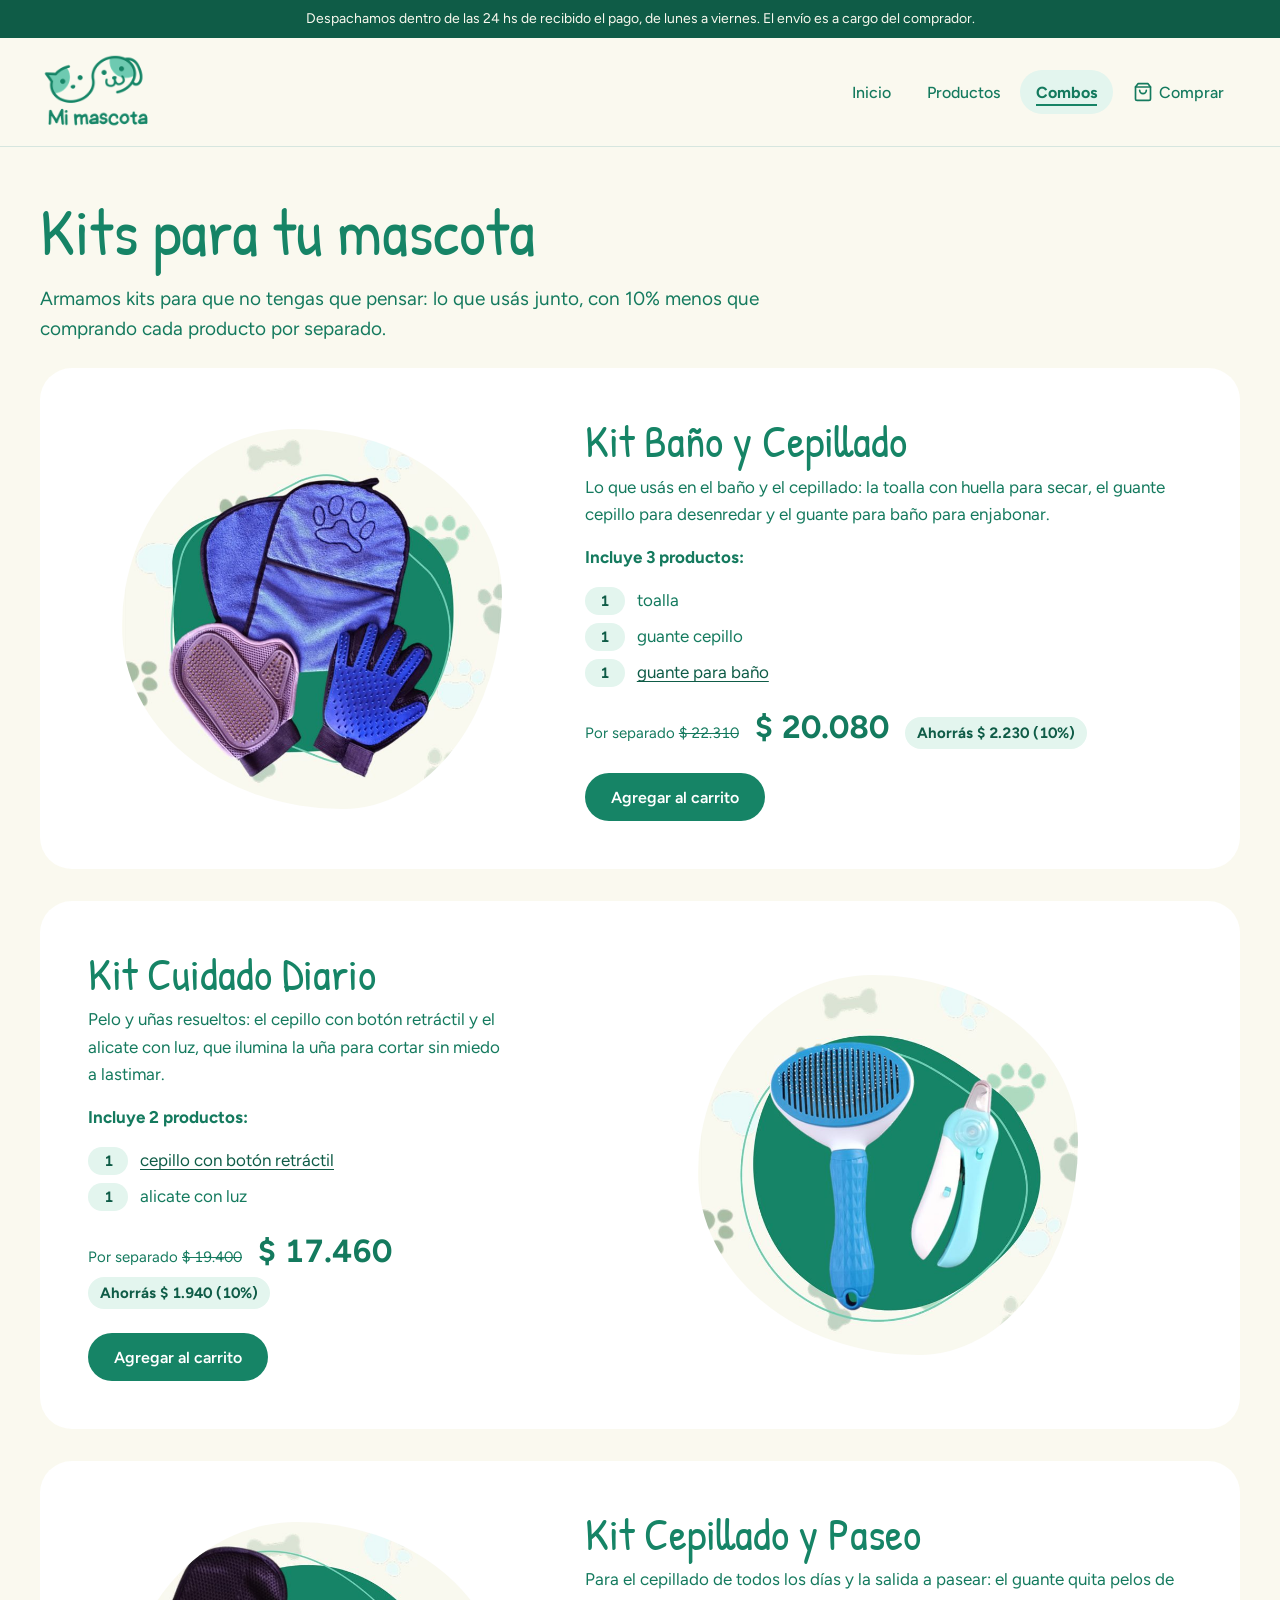
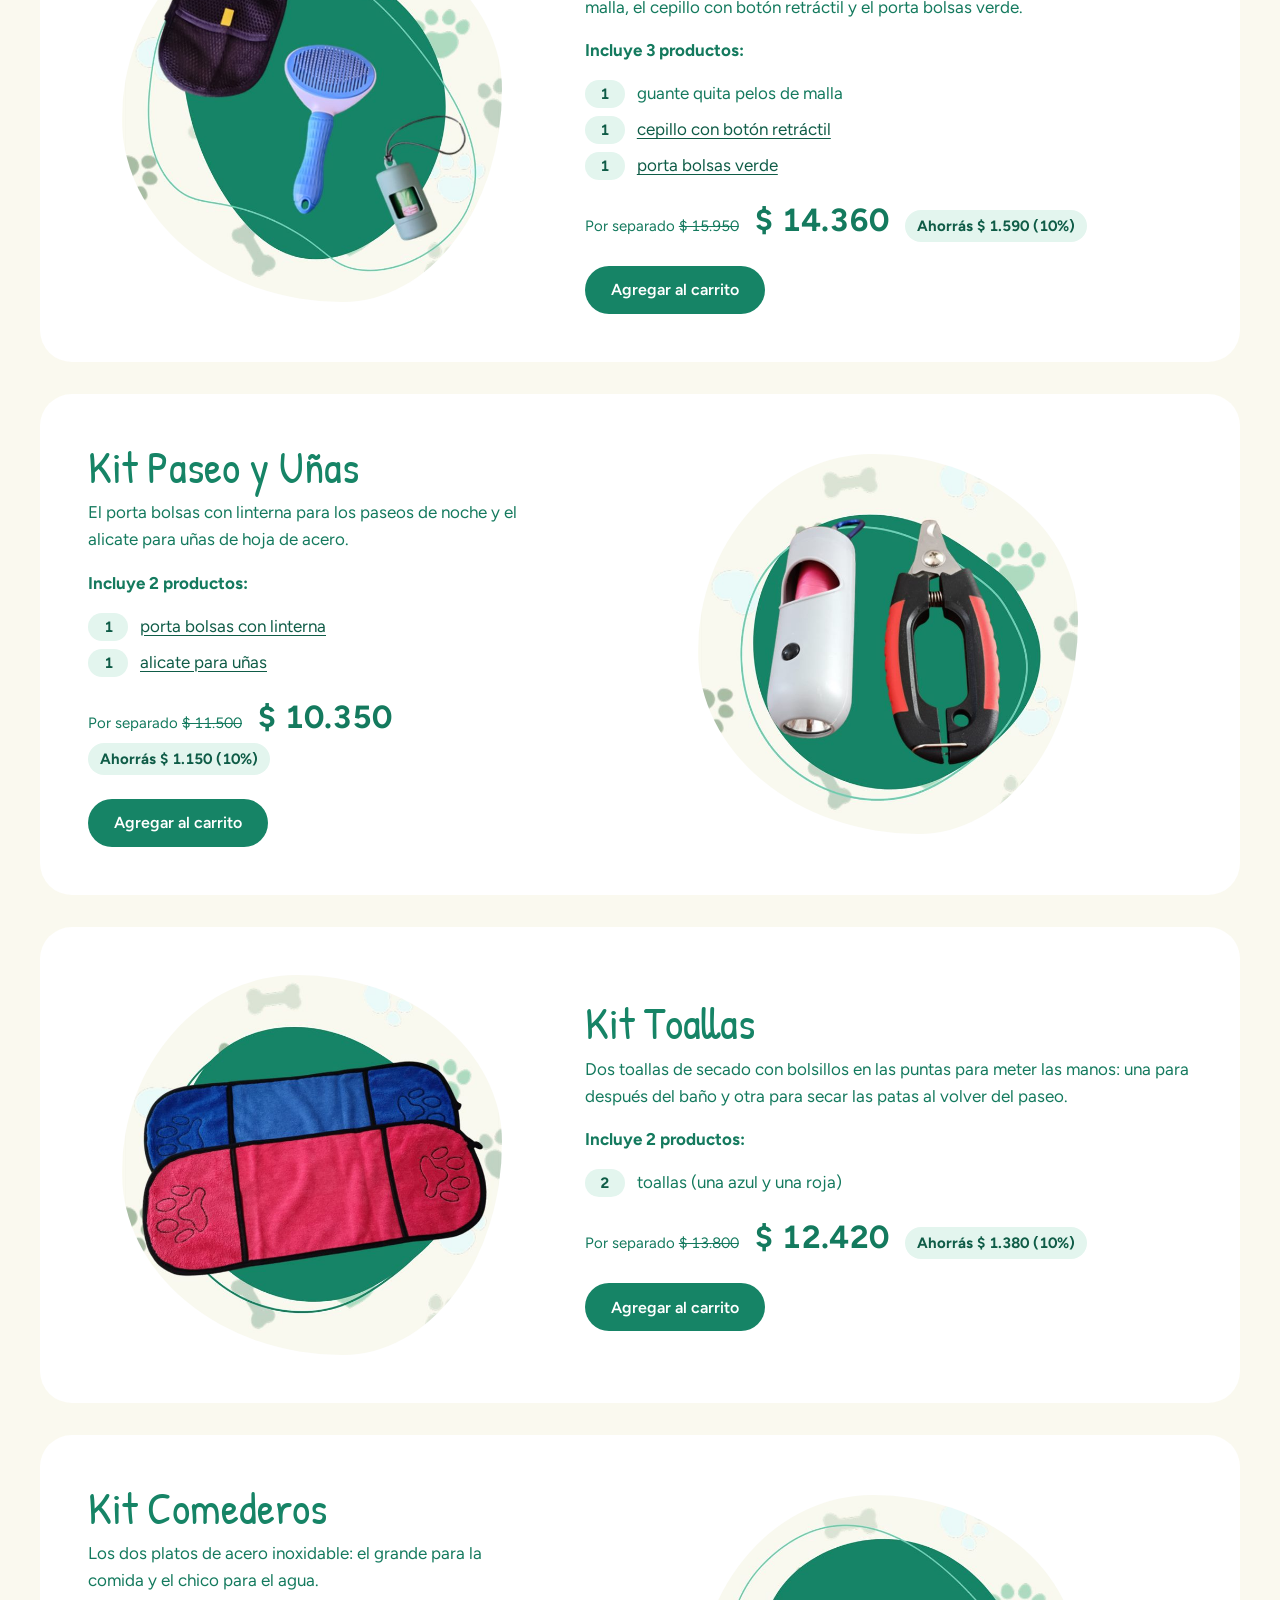
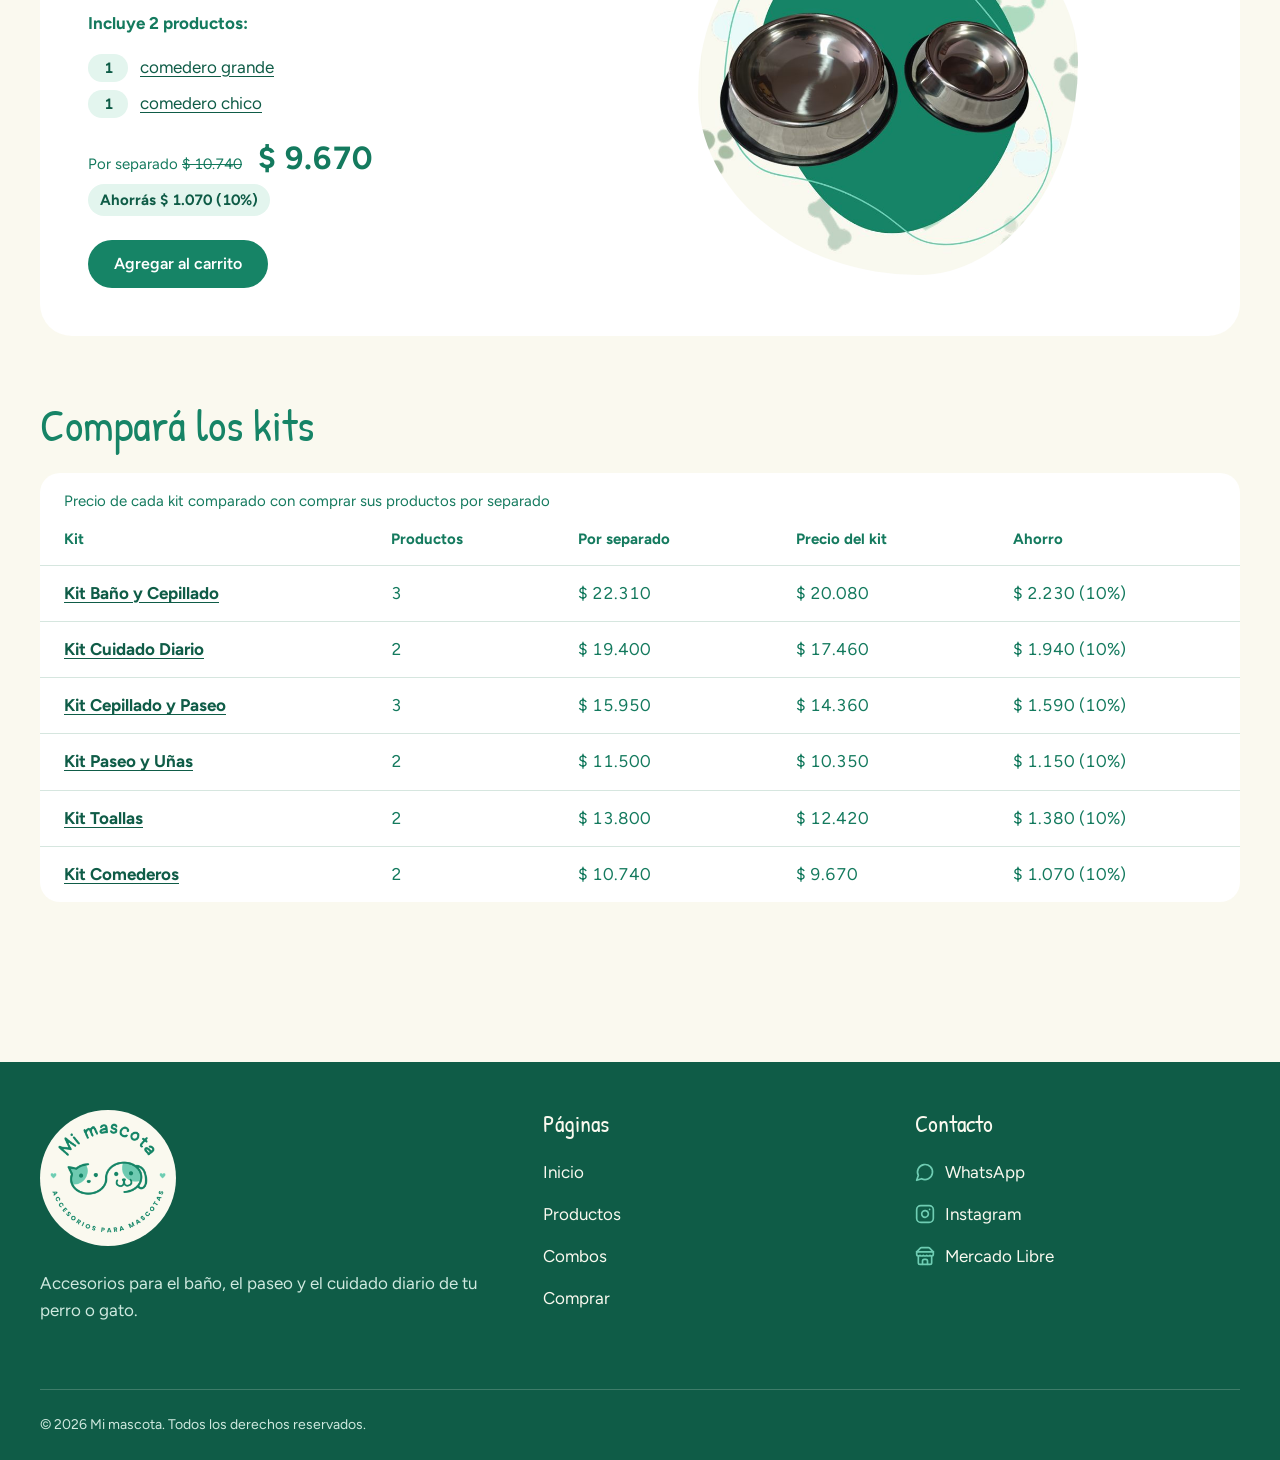
==== commit e19d6343: "Optimizar SEO: meta tags, Open Graph, datos estructurados, sitemap y minificado - Title, description" ====
--- a/combos.html
+++ b/combos.html
@@ -3,16 +3,94 @@
 <head>
   <meta charset="utf-8">
   <meta name="viewport" content="width=device-width, initial-scale=1">
-  <title>Combos | Mi mascota</title>
-  <meta name="description" content="Kits de Mi mascota para baño, cepillado, paseo, uñas y comida: qué incluye cada uno y cuánto ahorrás comprándolo junto.">
+  <title>Kits para mascotas con 10% de descuento | Mi mascota</title>
+  <meta name="description" content="Kits armados para el baño, el cepillado, el paseo y la comida de tu mascota, con 10% menos que comprando cada producto por separado.">
+  <meta name="robots" content="index, follow">
+  <link rel="canonical" href="https://luciaasbisaa-lang.github.io/mimascota/combos.html">
+  <meta property="og:type" content="website">
+  <meta property="og:site_name" content="Mi mascota">
+  <meta property="og:locale" content="es_AR">
+  <meta property="og:title" content="Kits para mascotas con 10% de descuento | Mi mascota">
+  <meta property="og:description" content="Kits armados para el baño, el cepillado, el paseo y la comida de tu mascota, con 10% menos que comprando cada producto por separado.">
+  <meta property="og:url" content="https://luciaasbisaa-lang.github.io/mimascota/combos.html">
+  <meta property="og:image" content="https://luciaasbisaa-lang.github.io/mimascota/img/compartir.jpg">
+  <meta property="og:image:width" content="1200">
+  <meta property="og:image:height" content="630">
+  <meta property="og:image:alt" content="Logo de Mi mascota y el Kit Baño y Cepillado">
+  <meta name="twitter:card" content="summary_large_image">
   <meta name="theme-color" content="#faf9ef">
   <link rel="icon" type="image/png" href="img/logo-circular.png">
   <link rel="preconnect" href="https://fonts.googleapis.com">
   <link rel="preconnect" href="https://fonts.gstatic.com" crossorigin>
   <link rel="stylesheet" href="https://fonts.googleapis.com/css2?family=Patrick+Hand&amp;family=Figtree:wght@400;500;600;700&amp;display=swap">
-  <link rel="stylesheet" href="css/estilos.css">
+  <link rel="stylesheet" href="css/estilos.min.css">
   <script src="js/datos.js" defer></script>
-  <script src="js/carrito.js" defer></script>
+  <script src="js/carrito.min.js" defer></script>
+  <!-- Datos estructurados: productID es el id de js/datos.js; carrito.js reemplaza cada precio por el de datos.js -->
+  <script type="application/ld+json">
+  {
+    "@context": "https://schema.org",
+    "@type": "CollectionPage",
+    "@id": "https://luciaasbisaa-lang.github.io/mimascota/combos.html#pagina",
+    "name": "Kits para tu mascota",
+    "url": "https://luciaasbisaa-lang.github.io/mimascota/combos.html",
+    "inLanguage": "es-AR",
+    "isPartOf": { "@id": "https://luciaasbisaa-lang.github.io/mimascota/#sitio" },
+    "mainEntity": {
+      "@type": "ItemList",
+      "itemListElement": [
+        { "@type": "ListItem", "position": 1, "item": {
+          "@type": "Product", "productID": "kit-bano",
+          "name": "Kit Baño y Cepillado",
+          "description": "Una toalla con huella para secar, un guante cepillo para desenredar y un guante para baño para enjabonar. 10% menos que por separado.",
+          "image": "https://luciaasbisaa-lang.github.io/mimascota/img/kit-bano.jpg",
+          "url": "https://luciaasbisaa-lang.github.io/mimascota/combos.html#kit-bano",
+          "offers": { "@type": "Offer", "price": 20080, "priceCurrency": "ARS", "url": "https://luciaasbisaa-lang.github.io/mimascota/combos.html#kit-bano", "seller": { "@id": "https://luciaasbisaa-lang.github.io/mimascota/#tienda" } }
+        } },
+        { "@type": "ListItem", "position": 2, "item": {
+          "@type": "Product", "productID": "kit-cuidado",
+          "name": "Kit Cuidado Diario",
+          "description": "El cepillo con botón retráctil y el alicate con luz, que ilumina la uña para cortar sin lastimar. 10% menos que por separado.",
+          "image": "https://luciaasbisaa-lang.github.io/mimascota/img/kit-cuidado.jpg",
+          "url": "https://luciaasbisaa-lang.github.io/mimascota/combos.html#kit-cuidado",
+          "offers": { "@type": "Offer", "price": 17460, "priceCurrency": "ARS", "url": "https://luciaasbisaa-lang.github.io/mimascota/combos.html#kit-cuidado", "seller": { "@id": "https://luciaasbisaa-lang.github.io/mimascota/#tienda" } }
+        } },
+        { "@type": "ListItem", "position": 3, "item": {
+          "@type": "Product", "productID": "kit-cepillado-paseo",
+          "name": "Kit Cepillado y Paseo",
+          "description": "El guante quita pelos de malla, el cepillo con botón retráctil y el porta bolsas verde. 10% menos que por separado.",
+          "image": "https://luciaasbisaa-lang.github.io/mimascota/img/kit-cepillado-paseo.jpg",
+          "url": "https://luciaasbisaa-lang.github.io/mimascota/combos.html#kit-cepillado-paseo",
+          "offers": { "@type": "Offer", "price": 14360, "priceCurrency": "ARS", "url": "https://luciaasbisaa-lang.github.io/mimascota/combos.html#kit-cepillado-paseo", "seller": { "@id": "https://luciaasbisaa-lang.github.io/mimascota/#tienda" } }
+        } },
+        { "@type": "ListItem", "position": 4, "item": {
+          "@type": "Product", "productID": "kit-paseo-unas",
+          "name": "Kit Paseo y Uñas",
+          "description": "El porta bolsas con linterna para los paseos de noche y el alicate para uñas de hoja de acero. 10% menos que por separado.",
+          "image": "https://luciaasbisaa-lang.github.io/mimascota/img/kit-paseo-unas.jpg",
+          "url": "https://luciaasbisaa-lang.github.io/mimascota/combos.html#kit-paseo-unas",
+          "offers": { "@type": "Offer", "price": 10350, "priceCurrency": "ARS", "url": "https://luciaasbisaa-lang.github.io/mimascota/combos.html#kit-paseo-unas", "seller": { "@id": "https://luciaasbisaa-lang.github.io/mimascota/#tienda" } }
+        } },
+        { "@type": "ListItem", "position": 5, "item": {
+          "@type": "Product", "productID": "kit-toallas",
+          "name": "Kit Toallas",
+          "description": "Dos toallas de secado, una azul y una roja, con bolsillos en las puntas para meter las manos. 10% menos que por separado.",
+          "image": "https://luciaasbisaa-lang.github.io/mimascota/img/kit-toallas.jpg",
+          "url": "https://luciaasbisaa-lang.github.io/mimascota/combos.html#kit-toallas",
+          "offers": { "@type": "Offer", "price": 12420, "priceCurrency": "ARS", "url": "https://luciaasbisaa-lang.github.io/mimascota/combos.html#kit-toallas", "seller": { "@id": "https://luciaasbisaa-lang.github.io/mimascota/#tienda" } }
+        } },
+        { "@type": "ListItem", "position": 6, "item": {
+          "@type": "Product", "productID": "kit-comederos",
+          "name": "Kit Comederos",
+          "description": "Los dos platos de acero inoxidable: el grande para la comida y el chico para el agua. 10% menos que por separado.",
+          "image": "https://luciaasbisaa-lang.github.io/mimascota/img/kit-comederos.jpg",
+          "url": "https://luciaasbisaa-lang.github.io/mimascota/combos.html#kit-comederos",
+          "offers": { "@type": "Offer", "price": 9670, "priceCurrency": "ARS", "url": "https://luciaasbisaa-lang.github.io/mimascota/combos.html#kit-comederos", "seller": { "@id": "https://luciaasbisaa-lang.github.io/mimascota/#tienda" } }
+        } }
+      ]
+    }
+  }
+  </script>
 </head>
 <body>
   <svg width="0" height="0" style="position:absolute" aria-hidden="true" focusable="false">
@@ -53,7 +131,7 @@
   <main id="contenido">
     <div class="contenedor">
       <header class="cabecera-pagina">
-        <h1>Combos</h1>
+        <h1>Kits para tu mascota</h1>
         <p class="intro">Armamos kits para que no tengas que pensar: lo que usás junto, con 10% menos que comprando cada producto por separado.</p>
       </header>
 
@@ -70,7 +148,7 @@
               <ul class="combo__incluye">
                 <li><span class="cantidad">1</span> toalla</li>
                 <li><span class="cantidad">1</span> guante cepillo</li>
-                <li><span class="cantidad">1</span> guante para baño</li>
+                <li><span class="cantidad">1</span> <a href="productos.html#guante-bano">guante para baño</a></li>
               </ul>
               <p class="combo__precios">
                 <span class="nota">Por separado <del data-precio-separado="kit-bano">$ 22.310</del></span>
@@ -92,7 +170,7 @@
               <p>Pelo y uñas resueltos: el cepillo con botón retráctil y el alicate con luz, que ilumina la uña para cortar sin miedo a lastimar.</p>
               <p><strong>Incluye 2 productos:</strong></p>
               <ul class="combo__incluye">
-                <li><span class="cantidad">1</span> cepillo con botón retráctil</li>
+                <li><span class="cantidad">1</span> <a href="productos.html#cepillo">cepillo con botón retráctil</a></li>
                 <li><span class="cantidad">1</span> alicate con luz</li>
               </ul>
               <p class="combo__precios">
@@ -116,8 +194,8 @@
               <p><strong>Incluye 3 productos:</strong></p>
               <ul class="combo__incluye">
                 <li><span class="cantidad">1</span> guante quita pelos de malla</li>
-                <li><span class="cantidad">1</span> cepillo con botón retráctil</li>
-                <li><span class="cantidad">1</span> porta bolsas verde</li>
+                <li><span class="cantidad">1</span> <a href="productos.html#cepillo">cepillo con botón retráctil</a></li>
+                <li><span class="cantidad">1</span> <a href="productos.html#porta-bolsas">porta bolsas verde</a></li>
               </ul>
               <p class="combo__precios">
                 <span class="nota">Por separado <del data-precio-separado="kit-cepillado-paseo">$ 15.950</del></span>
@@ -139,8 +217,8 @@
               <p>El porta bolsas con linterna para los paseos de noche y el alicate para uñas de hoja de acero.</p>
               <p><strong>Incluye 2 productos:</strong></p>
               <ul class="combo__incluye">
-                <li><span class="cantidad">1</span> porta bolsas con linterna</li>
-                <li><span class="cantidad">1</span> alicate para uñas</li>
+                <li><span class="cantidad">1</span> <a href="productos.html#porta-linterna">porta bolsas con linterna</a></li>
+                <li><span class="cantidad">1</span> <a href="productos.html#alicate">alicate para uñas</a></li>
               </ul>
               <p class="combo__precios">
                 <span class="nota">Por separado <del data-precio-separado="kit-paseo-unas">$ 11.500</del></span>
@@ -184,8 +262,8 @@
               <p>Los dos platos de acero inoxidable: el grande para la comida y el chico para el agua.</p>
               <p><strong>Incluye 2 productos:</strong></p>
               <ul class="combo__incluye">
-                <li><span class="cantidad">1</span> comedero grande</li>
-                <li><span class="cantidad">1</span> comedero chico</li>
+                <li><span class="cantidad">1</span> <a href="productos.html#comedero-grande">comedero grande</a></li>
+                <li><span class="cantidad">1</span> <a href="productos.html#comedero-chico">comedero chico</a></li>
               </ul>
               <p class="combo__precios">
                 <span class="nota">Por separado <del data-precio-separado="kit-comederos">$ 10.740</del></span>
--- a/css/estilos.min.css
+++ b/css/estilos.min.css
@@ -0,0 +1,2 @@
+/* Archivo generado: editá css/estilos.css y corré herramientas/minificar.ps1 */
+:root{--menta:#6fcdb3;--menta-suave:#e3f5ee;--verde:#168466;--verde-hondo:#0f5c47;--verde-noche:#0b4637;--crema:#faf9ef;--blanco:#ffffff;--tinta:#147a5e;--tinta-suave:#147a5e;--titulos:#168466;--borde:#d6e6df;--borde-campo:#6b837c;--error:#b3261e;--fuente-titulos:"Patrick Hand","Segoe Print","Comic Sans MS",cursive;--fuente-texto:"Figtree",system-ui,-apple-system,"Segoe UI",sans-serif;--e-1:4px;--e-2:8px;--e-3:16px;--e-4:24px;--e-5:32px;--e-6:48px;--e-7:64px;--e-8:96px;--margen:clamp(16px,4vw,32px);--ancho:1200px;--radio-s:12px;--radio-m:20px;--radio-l:32px;--sombra:0 1px 2px rgba(29,58,51,0.06),0 10px 28px rgba(29,58,51,0.08)}*,*::before,*::after{box-sizing:border-box}html{color-scheme:light;-webkit-text-size-adjust:100%;scroll-padding-top:var(--e-3)}body{margin:0;background:var(--crema);color:var(--tinta);font:400 1.0625rem/1.6 var(--fuente-texto);-webkit-tap-highlight-color:rgba(111,205,179,0.3)}h1,h2,h3{margin:0 0 var(--e-3);color:var(--titulos);font-family:var(--fuente-titulos);font-weight:400;line-height:1.1;letter-spacing:0;text-wrap:balance}h1{font-size:clamp(2.6rem,1.8rem + 3.4vw,4.1rem)}h2{font-size:clamp(2rem,1.65rem + 1.5vw,2.8rem)}h3{font-size:1.75rem}p{margin:0 0 var(--e-3);max-width:65ch;text-wrap:pretty}a{color:var(--verde-hondo);text-underline-offset:3px}a:hover{color:var(--verde-noche)}img{display:block;max-width:100%;height:auto}ul{margin:0;padding:0}:focus-visible{outline:3px solid var(--verde-hondo);outline-offset:3px}[hidden]{display:none !important}.sr-only{position:absolute;width:1px;height:1px;padding:0;margin:-1px;overflow:hidden;clip:rect(0,0,0,0);white-space:nowrap;border:0}.contenedor{width:min(var(--ancho),100% - 2 * var(--margen));margin-inline:auto}.icono{width:24px;height:24px;flex-shrink:0}.saltar{position:absolute;left:var(--e-3);top:-100px;z-index:100;padding:var(--e-2) var(--e-3);background:var(--verde-hondo);color:var(--blanco);border-radius:var(--radio-s);font-weight:600}.saltar:focus{top:var(--e-3);color:var(--blanco)}.precio{font-variant-numeric:tabular-nums;font-weight:700}.boton{display:inline-flex;align-items:center;justify-content:center;gap:var(--e-2);min-height:48px;padding:12px 24px;border:2px solid transparent;border-radius:999px;font:600 1rem/1.2 var(--fuente-texto);text-align:center;text-decoration:none;cursor:pointer;touch-action:manipulation;transition:background-color 0.15s ease,color 0.15s ease,border-color 0.15s ease,transform 0.1s ease}.boton:active{transform:scale(0.98)}.boton--primario{background:var(--verde);color:var(--blanco)}.boton--primario:hover{background:var(--verde-hondo);color:var(--blanco)}.boton--oscuro{background:var(--verde-hondo);color:var(--blanco)}.boton--oscuro:hover{background:var(--verde-noche);color:var(--blanco)}.boton--secundario{background:transparent;border-color:var(--verde-hondo);color:var(--verde-hondo)}.boton--secundario:hover{background:var(--menta-suave);color:var(--verde-noche)}.boton--agregado,.boton--agregado:hover{background:var(--verde-hondo);border-color:var(--verde-hondo);color:var(--blanco)}.barra-aviso{margin:0;max-width:none;padding:var(--e-2) var(--margen);background:var(--verde-hondo);color:var(--crema);font-size:0.875rem;text-align:center}.cabecera{position:relative;z-index:20;background:var(--crema);border-bottom:1px solid var(--borde)}.cabecera__fila{display:flex;flex-wrap:wrap;align-items:center;justify-content:space-between;gap:var(--e-2) var(--e-4);padding-block:var(--e-3) var(--e-2)}.logo{display:inline-flex;align-items:center;gap:var(--e-2);min-height:44px;color:var(--tinta);font-family:var(--fuente-titulos);font-size:1.625rem;font-weight:650;letter-spacing:-0.01em;text-decoration:none}.logo:hover{color:var(--tinta)}.logo img{width:auto;height:60px}@media (min-width:720px){.logo img{height:76px}}.nav{width:100%}.nav ul{display:flex;justify-content:space-between;list-style:none}.nav a{position:relative;display:inline-flex;align-items:center;gap:6px;min-height:44px;padding:0 10px;border-radius:999px;color:var(--tinta);font-size:0.9375rem;font-weight:500;text-decoration:none;transition:background-color 0.15s ease}.nav a:hover{background:var(--menta-suave);color:var(--tinta)}.nav a[aria-current="page"]{background:var(--menta-suave);font-weight:700;text-decoration:underline 2px var(--verde);text-underline-offset:6px}.nav .icono{width:20px;height:20px}.contador{display:inline-grid;place-items:center;min-width:22px;height:22px;padding:0 6px;border-radius:999px;background:var(--verde-hondo);color:var(--blanco);font-size:0.8125rem;font-weight:700;font-variant-numeric:tabular-nums;line-height:1}.contador[hidden]{display:none}@media (min-width:720px){.cabecera__fila{flex-wrap:nowrap;padding-block:var(--e-3)}.nav{width:auto}.nav ul{gap:var(--e-1)}.nav a{padding:0 16px;font-size:1rem}}@media (min-width:900px){html{scroll-padding-top:128px}.cabecera{position:sticky;top:0}}.aviso{position:fixed;left:50%;bottom:var(--e-4);z-index:50;display:flex;align-items:center;gap:var(--e-3);width:max-content;max-width:calc(100% - 2 * var(--margen));padding:12px 12px 12px 20px;border-radius:999px;background:var(--verde-hondo);color:var(--crema);box-shadow:var(--sombra);opacity:0;visibility:hidden;transform:translate(-50%,16px);transition:opacity 0.2s ease,transform 0.2s ease,visibility 0s linear 0.2s}.aviso--visible{opacity:1;visibility:visible;transform:translate(-50%,0);transition-delay:0s}.aviso p{margin:0;font-size:0.9375rem}.aviso a{display:inline-flex;align-items:center;min-height:40px;padding:0 16px;border-radius:999px;background:var(--menta);color:var(--verde-hondo);font-weight:700;text-decoration:none;white-space:nowrap}.aviso a:focus-visible{outline-color:var(--crema)}.seccion{padding-block:var(--e-7)}.seccion__encabezado{display:flex;flex-wrap:wrap;align-items:baseline;justify-content:space-between;gap:var(--e-2) var(--e-4);margin-bottom:var(--e-5)}.seccion__encabezado h2{margin:0}.seccion__encabezado a{display:inline-flex;align-items:center;min-height:44px;font-weight:600}.intro{color:var(--tinta-suave);font-size:1.1875rem}.cabecera-pagina{padding-block:var(--e-6) var(--e-4)}.cabecera-pagina p{margin-bottom:0}.blob{position:relative;isolation:isolate}.blob__marco{overflow:hidden;aspect-ratio:4 / 5;border-radius:46% 54% 42% 58% / 52% 44% 56% 48%;background:var(--menta)}.blob__marco img{width:100%;height:100%;object-fit:cover}.blob::before{content:"";position:absolute;inset:-12px;z-index:-1;border:2px solid var(--verde);border-radius:55% 45% 50% 50% / 45% 55% 45% 55%;transform:rotate(-5deg);pointer-events:none}.huellas{position:absolute;color:var(--menta);opacity:0.45;pointer-events:none}.huellas .icono{position:absolute}.hero{position:relative;overflow:hidden;padding-block:var(--e-6) var(--e-7)}.hero__grilla{display:grid;gap:var(--e-6);align-items:center}.hero__quien{display:flex;align-items:center;gap:12px;margin-bottom:var(--e-4)}.hero__quien img{width:96px;height:96px;flex-shrink:0}@media (min-width:900px){.hero__quien img{width:120px;height:120px}}.hero__quien{gap:var(--e-3)}.hero__quien strong{display:block;font-size:1.0625rem;line-height:1.3}.hero__quien span{display:block;color:var(--tinta-suave);font-size:0.9375rem;line-height:1.3}.hero h1{margin-bottom:var(--e-4)}.hero__texto > p:not(.hero__quien){color:var(--tinta-suave);font-size:1.1875rem}.hero__acciones{display:flex;flex-wrap:wrap;gap:12px;margin-top:var(--e-5)}.hero__visual{position:relative;width:min(100%,460px);margin-inline:auto}.hero__sello{position:absolute;right:-4px;bottom:8%;display:grid;place-content:center;width:118px;height:118px;margin:0;border-radius:50%;background:var(--verde-hondo);color:var(--crema);font-family:var(--fuente-titulos);font-size:0.9375rem;line-height:1.2;text-align:center;transform:rotate(-8deg)}.hero__sello strong{display:block;font-weight:400;font-size:1.5rem;font-variant-numeric:tabular-nums}.garabato{position:absolute;top:24px;right:-40px;width:190px;color:var(--verde);pointer-events:none}@media (max-width:1279px){.hero .huellas,.garabato{display:none}}@media (min-width:900px){.hero{padding-block:var(--e-7) var(--e-8)}.hero__grilla{grid-template-columns:minmax(0,1.1fr) minmax(0,0.9fr);gap:var(--e-7)}.hero__sello{right:-28px;width:136px;height:136px;font-size:1rem}.hero__sello strong{font-size:1.75rem}}@media (prefers-reduced-motion:no-preference){.hero__visual .blob__marco{animation:aparecer-blob 0.7s cubic-bezier(0.2,0.8,0.2,1) both}.hero__visual .blob::before{animation:girar-contorno 0.9s cubic-bezier(0.2,0.8,0.2,1) both}.hero__sello{animation:sello 0.5s 0.45s cubic-bezier(0.3,1.4,0.5,1) both}}@keyframes aparecer-blob{from{opacity:0;transform:scale(0.94)}to{opacity:1;transform:scale(1)}}@keyframes girar-contorno{from{opacity:0;transform:rotate(-16deg)}to{opacity:1;transform:rotate(-5deg)}}@keyframes sello{from{opacity:0;transform:rotate(-20deg) scale(0.6)}to{opacity:1;transform:rotate(-8deg) scale(1)}}.confianza{background:var(--blanco);border-block:1px solid var(--borde)}.confianza ul{display:grid;gap:var(--e-4);padding-block:var(--e-5);list-style:none}.confianza li{display:flex;align-items:flex-start;gap:var(--e-3)}.confianza .icono{width:48px;height:48px;padding:12px;border-radius:50%;background:var(--menta-suave);color:var(--verde-hondo)}.confianza strong{display:block;margin-bottom:2px}.confianza p{margin:0;color:var(--tinta-suave);font-size:0.9375rem}@media (min-width:800px){.confianza ul{grid-template-columns:repeat(3,1fr);gap:var(--e-5)}}.categorias{display:grid;grid-template-columns:repeat(auto-fit,minmax(96px,1fr));gap:var(--e-4) var(--e-3);list-style:none}.categorias a{display:grid;justify-items:center;gap:12px;color:var(--tinta);font-weight:600;text-align:center;text-decoration:none}.categorias img{width:min(100%,148px);aspect-ratio:1;border:3px solid transparent;border-radius:50%;object-fit:cover;background:var(--menta);transition:border-color 0.15s ease}.categorias a:hover img{border-color:var(--verde)}.categorias a:hover span{text-decoration:underline 2px var(--verde);text-underline-offset:4px}.nosotros{display:grid;gap:var(--e-6);align-items:center}.nosotros .blob{width:min(100%,400px);margin-inline:auto}.nosotros .blob__marco{border-radius:58% 42% 50% 50% / 44% 56% 44% 56%}.firma{margin-top:var(--e-4);color:var(--tinta-suave)}.firma img{width:auto;height:72px}.firma strong{display:block;color:var(--tinta);font-family:var(--fuente-titulos);font-size:1.375rem;font-weight:400}@media (min-width:900px){.nosotros{grid-template-columns:minmax(0,0.8fr) minmax(0,1.2fr);gap:var(--e-7)}}.grilla-productos{display:grid;grid-template-columns:repeat(auto-fill,minmax(min(100%,240px),1fr));gap:var(--e-4);list-style:none}.tarjeta{display:flex;flex-direction:column;height:100%;padding:12px 12px var(--e-4);border-radius:var(--radio-m);background:var(--blanco)}.tarjeta img{width:100%;aspect-ratio:4 / 5;object-fit:cover;border-radius:14px}.tarjeta h3{margin:var(--e-3) 12px var(--e-1);font-family:var(--fuente-texto);font-size:1.125rem;font-weight:600;letter-spacing:0;line-height:1.3}.tarjeta h3 a{color:var(--tinta);text-decoration:none}.tarjeta h3 a:hover{text-decoration:underline 2px var(--verde)}.tarjeta .precio{margin:0 12px var(--e-3);font-size:1.125rem}.tarjeta .boton{margin:auto 12px 0}.banda{display:grid;color:var(--verde-hondo);gap:var(--e-5);align-items:center;padding:var(--e-5) var(--e-4);border-radius:var(--radio-l);background:var(--menta)}.banda img{width:min(100%,360px);margin-inline:auto;aspect-ratio:1;object-fit:cover;border:6px solid var(--crema);border-radius:50%}.banda h2,.banda h3{color:inherit}.banda h3{font-size:clamp(2rem,1.65rem + 1.5vw,2.6rem)}.kits-home{display:grid;gap:var(--e-5);list-style:none}.banda p{color:var(--verde-hondo)}.banda__precios{display:flex;flex-wrap:wrap;align-items:baseline;gap:var(--e-2) var(--e-3);margin-block:var(--e-4)}.banda__precios del{color:var(--verde-hondo);font-variant-numeric:tabular-nums}.banda__precios .precio{font-size:2rem;line-height:1}.ahorro{display:inline-block;padding:4px 12px;border-radius:999px;background:var(--crema);color:var(--verde-hondo);font-size:0.9375rem;font-weight:700;font-variant-numeric:tabular-nums}.banda__acciones{display:flex;flex-wrap:wrap;align-items:center;gap:var(--e-3) var(--e-4)}.banda__acciones a:not(.boton){display:inline-flex;align-items:center;min-height:44px;color:var(--verde-hondo);font-weight:600}@media (min-width:800px){.banda{grid-template-columns:minmax(0,0.8fr) minmax(0,1.2fr);gap:var(--e-6);padding:var(--e-6)}.kits-home > li:nth-child(even) .banda{grid-template-columns:minmax(0,1.2fr) minmax(0,0.8fr)}.kits-home > li:nth-child(even) .banda img{order:1}}.chips{display:flex;flex-wrap:wrap;gap:var(--e-2);margin-top:var(--e-4);list-style:none}.chips a{display:inline-flex;align-items:center;min-height:44px;padding:0 18px;border:1.5px solid var(--borde);border-radius:999px;background:var(--blanco);color:var(--tinta);font-weight:600;text-decoration:none;transition:border-color 0.15s ease,background-color 0.15s ease}.chips a:hover{border-color:var(--verde);background:var(--menta-suave);color:var(--tinta)}.categoria{padding-top:var(--e-6)}.categoria > h2{display:flex;align-items:center;gap:12px;margin-bottom:var(--e-2)}.categoria > h2 .icono{width:30px;height:30px;color:var(--menta)}.producto{display:grid;gap:var(--e-4) var(--e-6);padding-block:var(--e-5);border-bottom:1px solid var(--borde)}.producto:last-child{border-bottom:0}.producto__foto img{width:100%;max-width:420px;aspect-ratio:4 / 5;object-fit:cover;border-radius:28px}.producto h3{font-size:clamp(1.85rem,1.55rem + 0.9vw,2.3rem);margin-bottom:var(--e-2)}.producto__info > .precio{margin-bottom:var(--e-3);font-size:1.5rem}.lista-puntos{display:grid;gap:6px;margin-bottom:var(--e-4);list-style:none}.lista-puntos li{position:relative;padding-left:22px}.lista-puntos li::before{content:"";position:absolute;left:2px;top:0.62em;width:9px;height:9px;border-radius:50%;background:var(--menta);box-shadow:0 0 0 2px var(--verde-hondo) inset}.producto__compra{display:flex;flex-wrap:wrap;align-items:flex-end;gap:var(--e-3)}.campo-variante label{display:block;margin-bottom:6px;font-size:0.9375rem;font-weight:600}select,input,textarea{font:inherit;color:var(--tinta)}select{min-height:48px;padding:0 40px 0 14px;border:1.5px solid var(--borde-campo);border-radius:var(--radio-s);background:var(--blanco) url("data:image/svg+xml,%3Csvg xmlns='http://www.w3.org/2000/svg' width='16' height='16' viewBox='0 0 24 24' fill='none' stroke='%23168466' stroke-width='2.5' stroke-linecap='round' stroke-linejoin='round'%3E%3Cpath d='m6 9 6 6 6-6'/%3E%3C/svg%3E") no-repeat right 14px center;appearance:none;cursor:pointer}.faq{margin-top:var(--e-4);border-top:1px solid var(--borde)}.faq summary{display:flex;align-items:center;justify-content:space-between;gap:var(--e-3);min-height:52px;font-weight:600;list-style:none;cursor:pointer}.faq summary::-webkit-details-marker{display:none}.faq summary .icono{width:20px;height:20px;color:var(--verde-hondo);transition:transform 0.2s ease}.faq[open] summary .icono{transform:rotate(180deg)}.faq dl{margin:0 0 var(--e-3)}.faq dt{margin-top:var(--e-3);font-weight:600}.faq dd{max-width:65ch;margin:4px 0 0;color:var(--tinta-suave)}@media (min-width:800px){.producto{grid-template-columns:minmax(0,5fr) minmax(0,7fr);align-items:start}}.pagos{display:grid;grid-template-columns:repeat(auto-fit,minmax(min(100%,240px),1fr));gap:var(--e-4);margin-top:var(--e-5);list-style:none}.pagos li{padding:var(--e-4);border-radius:var(--radio-m);background:var(--blanco)}.pagos .icono{width:48px;height:48px;margin-bottom:var(--e-3);padding:12px;border-radius:50%;background:var(--menta-suave);color:var(--verde-hondo)}.pagos h3{font-size:1.5rem;margin-bottom:var(--e-2)}.pagos p{margin:0;color:var(--tinta-suave)}.faq-general{max-width:820px}.faq-general .faq{margin-top:0}.faq-general .faq:last-child{border-bottom:1px solid var(--borde)}.faq-general .faq p{color:var(--tinta-suave)}.combos{display:grid;gap:var(--e-5);list-style:none}.combo{display:grid;gap:var(--e-5);align-items:center;padding:var(--e-4);border-radius:var(--radio-l);background:var(--blanco)}.combo__fotos{position:relative;width:min(100%,380px);margin-inline:auto}.combo__fotos img:first-child{width:100%;aspect-ratio:1;object-fit:cover;border-radius:46% 54% 42% 58% / 52% 44% 56% 48%}.combo__extras{position:absolute;right:0;bottom:0;display:flex;list-style:none}.combo__extras img{width:96px;height:96px;object-fit:cover;border:5px solid var(--blanco);border-radius:50%}.combo__extras li + li{margin-left:-28px}.combo h2{margin-bottom:var(--e-2)}.combo__incluye{display:grid;gap:var(--e-2);margin-block:var(--e-3) var(--e-4);list-style:none}.combo__incluye li{display:flex;align-items:baseline;gap:12px}.cantidad{display:inline-grid;place-items:center;min-width:40px;padding:2px 8px;border-radius:999px;background:var(--menta-suave);color:var(--verde-hondo);font-size:0.9375rem;font-weight:700;font-variant-numeric:tabular-nums}.combo__precios{display:flex;flex-wrap:wrap;align-items:baseline;gap:var(--e-2) var(--e-3);margin-bottom:var(--e-4)}.combo__precios del{color:var(--tinta-suave);font-variant-numeric:tabular-nums}.combo__precios .precio{font-size:2rem;line-height:1}.combo .ahorro{background:var(--menta-suave)}.nota{color:var(--tinta-suave);font-size:0.9375rem}.boton + .nota{margin-top:12px}@media (min-width:860px){.combo{grid-template-columns:minmax(0,0.85fr) minmax(0,1.15fr);gap:var(--e-6);padding:var(--e-6)}.combos > li:nth-child(even) .combo__fotos{order:2}}.tabla{overflow-x:auto;margin-top:var(--e-4);border-radius:var(--radio-m);background:var(--blanco)}.tabla table{width:100%;min-width:620px;border-collapse:collapse;font-variant-numeric:tabular-nums}.tabla caption{padding:var(--e-3) var(--e-4) 0;color:var(--tinta-suave);font-size:0.9375rem;text-align:left}.tabla th,.tabla td{padding:14px var(--e-4);border-bottom:1px solid var(--borde);text-align:left;vertical-align:top}.tabla thead th{font-size:0.9375rem}.tabla tbody tr:last-child > *{border-bottom:0}.tabla td:nth-child(n+3){white-space:nowrap}.compra{display:grid;gap:var(--e-5);align-items:start}.panel{padding:var(--e-4);border-radius:var(--radio-l);background:var(--blanco)}.panel > h2{font-size:1.75rem}@media (min-width:960px){.compra{grid-template-columns:minmax(0,5fr) minmax(0,7fr);gap:var(--e-5)}.panel{padding:var(--e-5)}.resumen{position:sticky;top:132px}}.lineas{list-style:none}.linea{display:grid;grid-template-columns:64px minmax(0,1fr);gap:12px var(--e-3);padding-block:var(--e-3);border-bottom:1px solid var(--borde)}.linea img{width:64px;height:64px;object-fit:cover;border-radius:var(--radio-s)}.linea__nombre{margin:0;font-weight:600;line-height:1.3}.linea__unitario{margin:2px 0 0;color:var(--tinta-suave);font-size:0.875rem}.linea select{width:100%;min-height:44px;margin-top:var(--e-2);font-size:0.9375rem}.linea__etiqueta{display:block;margin-top:12px;font-size:0.875rem;font-weight:600}.linea__etiqueta + select{margin-top:4px}.linea__controles{grid-column:1 / -1;display:flex;flex-wrap:wrap;align-items:center;justify-content:space-between;gap:var(--e-2)}.cantidad-control{display:inline-flex;align-items:center;border:1.5px solid var(--borde-campo);border-radius:999px}.cantidad-control button,.quitar{display:inline-grid;place-items:center;width:44px;height:44px;padding:0;border:0;border-radius:999px;background:transparent;color:var(--tinta);cursor:pointer;touch-action:manipulation}.cantidad-control button:hover,.quitar:hover{background:var(--menta-suave)}.cantidad-control button:disabled{color:var(--borde-campo);cursor:not-allowed;opacity:0.5}.cantidad-control output{min-width:28px;font-weight:700;font-variant-numeric:tabular-nums;text-align:center}.cantidad-control .icono,.quitar .icono{width:18px;height:18px}.linea__subtotal{margin:0 0 0 auto}.total{display:flex;align-items:baseline;justify-content:space-between;gap:var(--e-3);margin:var(--e-4) 0 var(--e-2);font-size:1.25rem;font-weight:700}.total .precio{font-size:1.75rem}.vacio{padding-block:var(--e-3)}.vacio__acciones{display:flex;flex-wrap:wrap;gap:12px}fieldset{margin:0 0 var(--e-5);padding:0;border:0}legend{margin-bottom:var(--e-3);color:var(--titulos);padding:0;font-family:var(--fuente-titulos);font-size:1.65rem;font-weight:400}.campo{margin-bottom:var(--e-4)}.campo label,.campo .etiqueta{display:block;margin-bottom:4px;font-weight:600}.opcional{color:var(--tinta-suave);font-weight:400}.ayuda{margin:0 0 6px;color:var(--tinta-suave);font-size:0.9375rem}.campo input,.campo textarea{display:block;width:100%;min-height:48px;padding:10px 14px;border:1.5px solid var(--borde-campo);border-radius:var(--radio-s);background:var(--blanco)}.campo textarea{min-height:112px;resize:vertical}.campo--corto input{max-width:180px}.campo input:focus-visible,.campo textarea:focus-visible,select:focus-visible{outline:3px solid var(--verde-hondo);outline-offset:1px;border-color:var(--verde-hondo)}.campo input[aria-invalid="true"],.campo textarea[aria-invalid="true"]{border-color:var(--error);border-width:2px}.mensaje-error{display:flex;align-items:flex-start;gap:6px;margin:6px 0 0;color:var(--error);font-size:0.9375rem;font-weight:600}.mensaje-error .icono{width:18px;height:18px;margin-top:2px}.mensaje-error[hidden]{display:none}.opciones{display:grid;gap:var(--e-2)}.opcion{display:flex;align-items:center;gap:12px;min-height:56px;padding:12px 16px;border:1.5px solid var(--borde);border-radius:var(--radio-s);background:var(--blanco);cursor:pointer;transition:border-color 0.15s ease,background-color 0.15s ease}.opcion:hover{border-color:var(--verde)}.opcion:has(input:checked){border-color:var(--verde-hondo);background:var(--menta-suave)}.opcion input{width:20px;height:20px;margin:0;accent-color:var(--verde-hondo)}.opcion > span{display:block;color:var(--tinta-suave);font-size:0.875rem;line-height:1.4}.opcion strong{display:block;color:var(--tinta);font-size:1rem;font-weight:600}.errores{margin-bottom:var(--e-5);padding:var(--e-4);border:2px solid var(--error);border-radius:var(--radio-m);background:#fdf1f0}.errores:focus-visible{outline-offset:4px}.errores h3{margin-bottom:var(--e-2);color:var(--error);font-family:var(--fuente-texto);font-size:1.125rem;font-weight:700}.errores ul{padding-left:20px}.errores a{color:var(--error);font-weight:600}.enviar{width:100%}.enviar .icono{width:20px;height:20px}.aclaracion{margin:var(--e-3) 0 0;color:var(--tinta-suave);font-size:0.9375rem}.confirmacion{text-align:left}.confirmacion .icono-grande{width:64px;height:64px;margin-bottom:var(--e-3);padding:14px;border-radius:50%;background:var(--menta);color:var(--verde-hondo)}.confirmacion h2:focus{outline:none}.confirmacion .vacio__acciones{margin-top:var(--e-4)}.pie{margin-top:var(--e-8);padding-block:var(--e-6) var(--e-4);background:var(--verde-hondo);color:var(--crema)}.pie a{color:var(--crema)}.pie a:hover{color:var(--blanco)}.pie :focus-visible{outline-color:var(--crema)}.pie__grilla{display:grid;gap:var(--e-5)}.pie__logo{display:inline-block;width:136px;height:136px;margin-bottom:var(--e-3);padding:10px;border-radius:50%;background:var(--crema)}.pie__logo img{width:100%;height:100%}.pie p{color:#cfe9df}.pie h2{color:inherit;margin-bottom:var(--e-3);font-size:1.5rem}.pie ul{display:grid;gap:2px;list-style:none}.pie li a{display:inline-flex;align-items:center;gap:10px;min-height:40px;text-decoration:none}.pie li a:hover{text-decoration:underline}.pie li .icono{width:20px;height:20px;color:var(--menta)}.pie__legal{margin:var(--e-6) 0 0;padding-top:var(--e-4);border-top:1px solid rgba(250,249,239,0.2);font-size:0.875rem;max-width:none}@media (min-width:760px){.pie__grilla{grid-template-columns:1.4fr 1fr 1fr;gap:var(--e-6)}}@media (prefers-reduced-motion:reduce){*,*::before,*::after{animation-duration:0.01ms !important;transition-duration:0.01ms !important}}
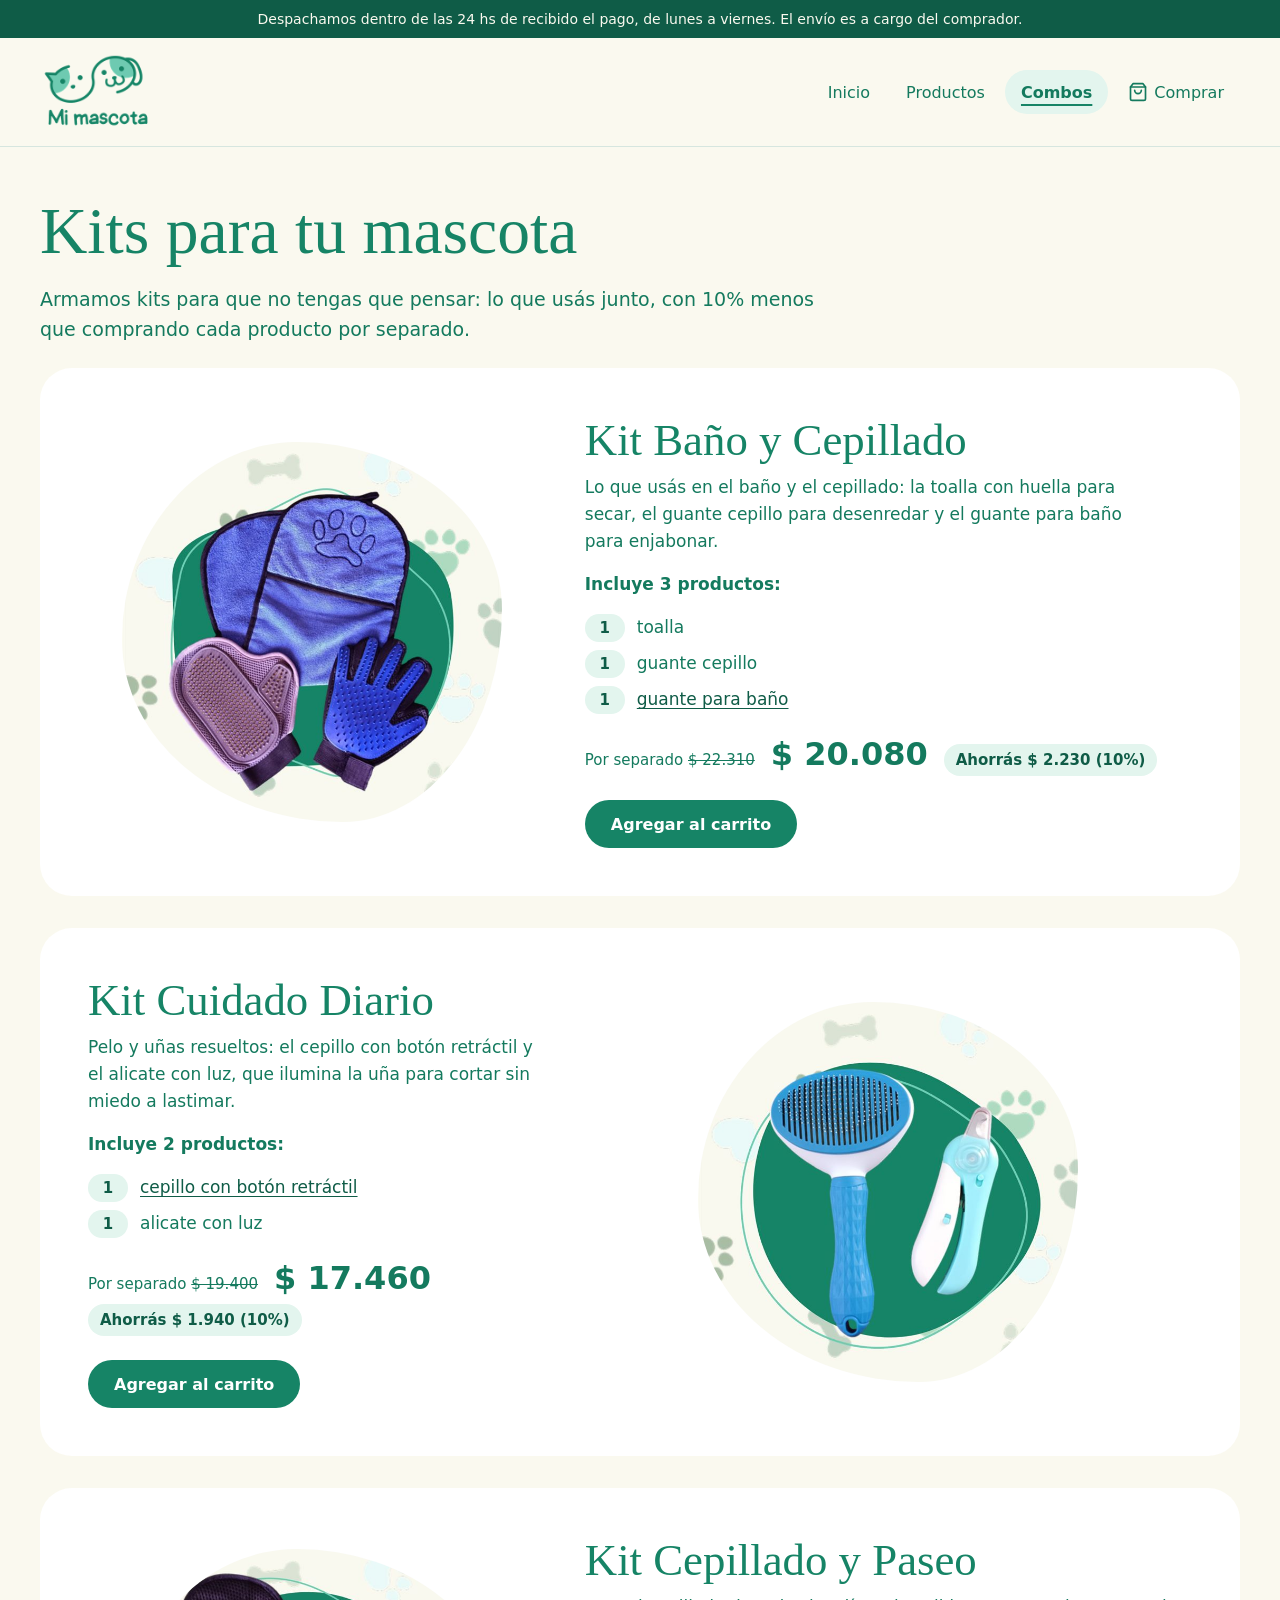
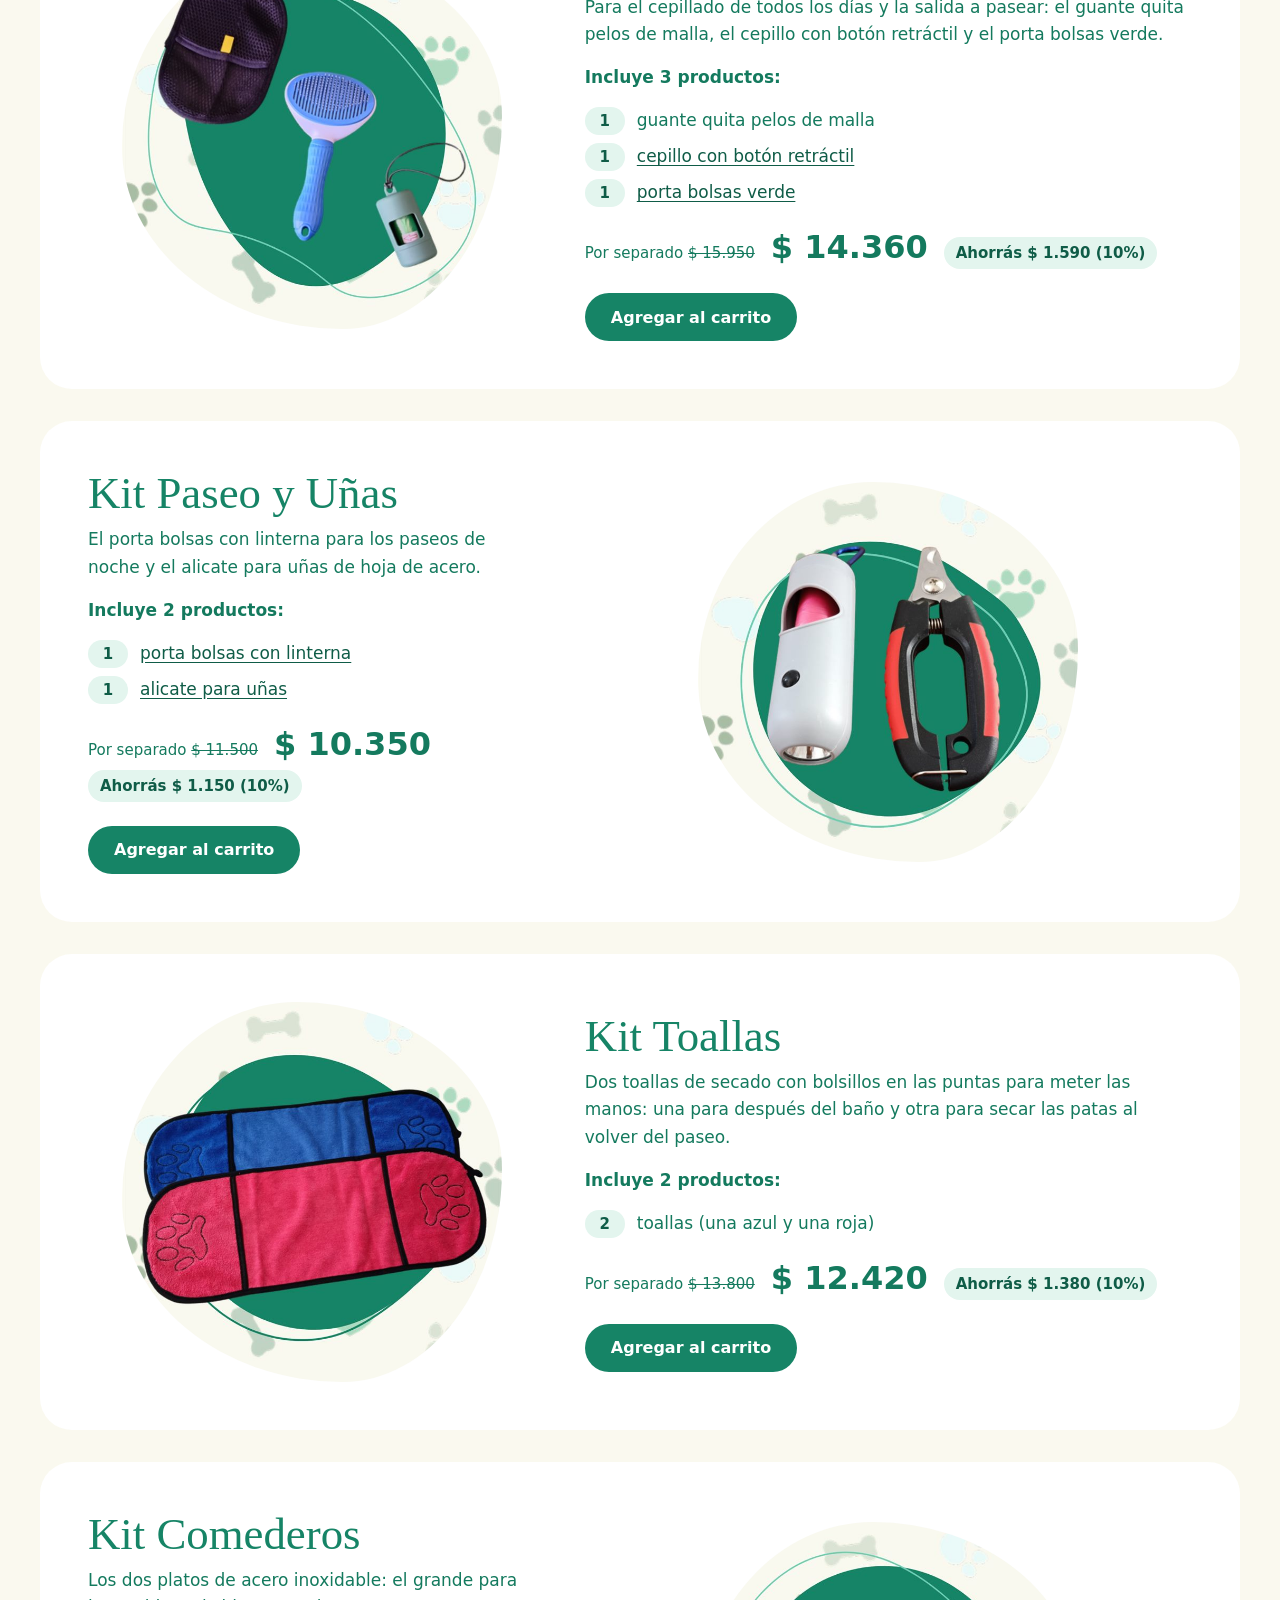
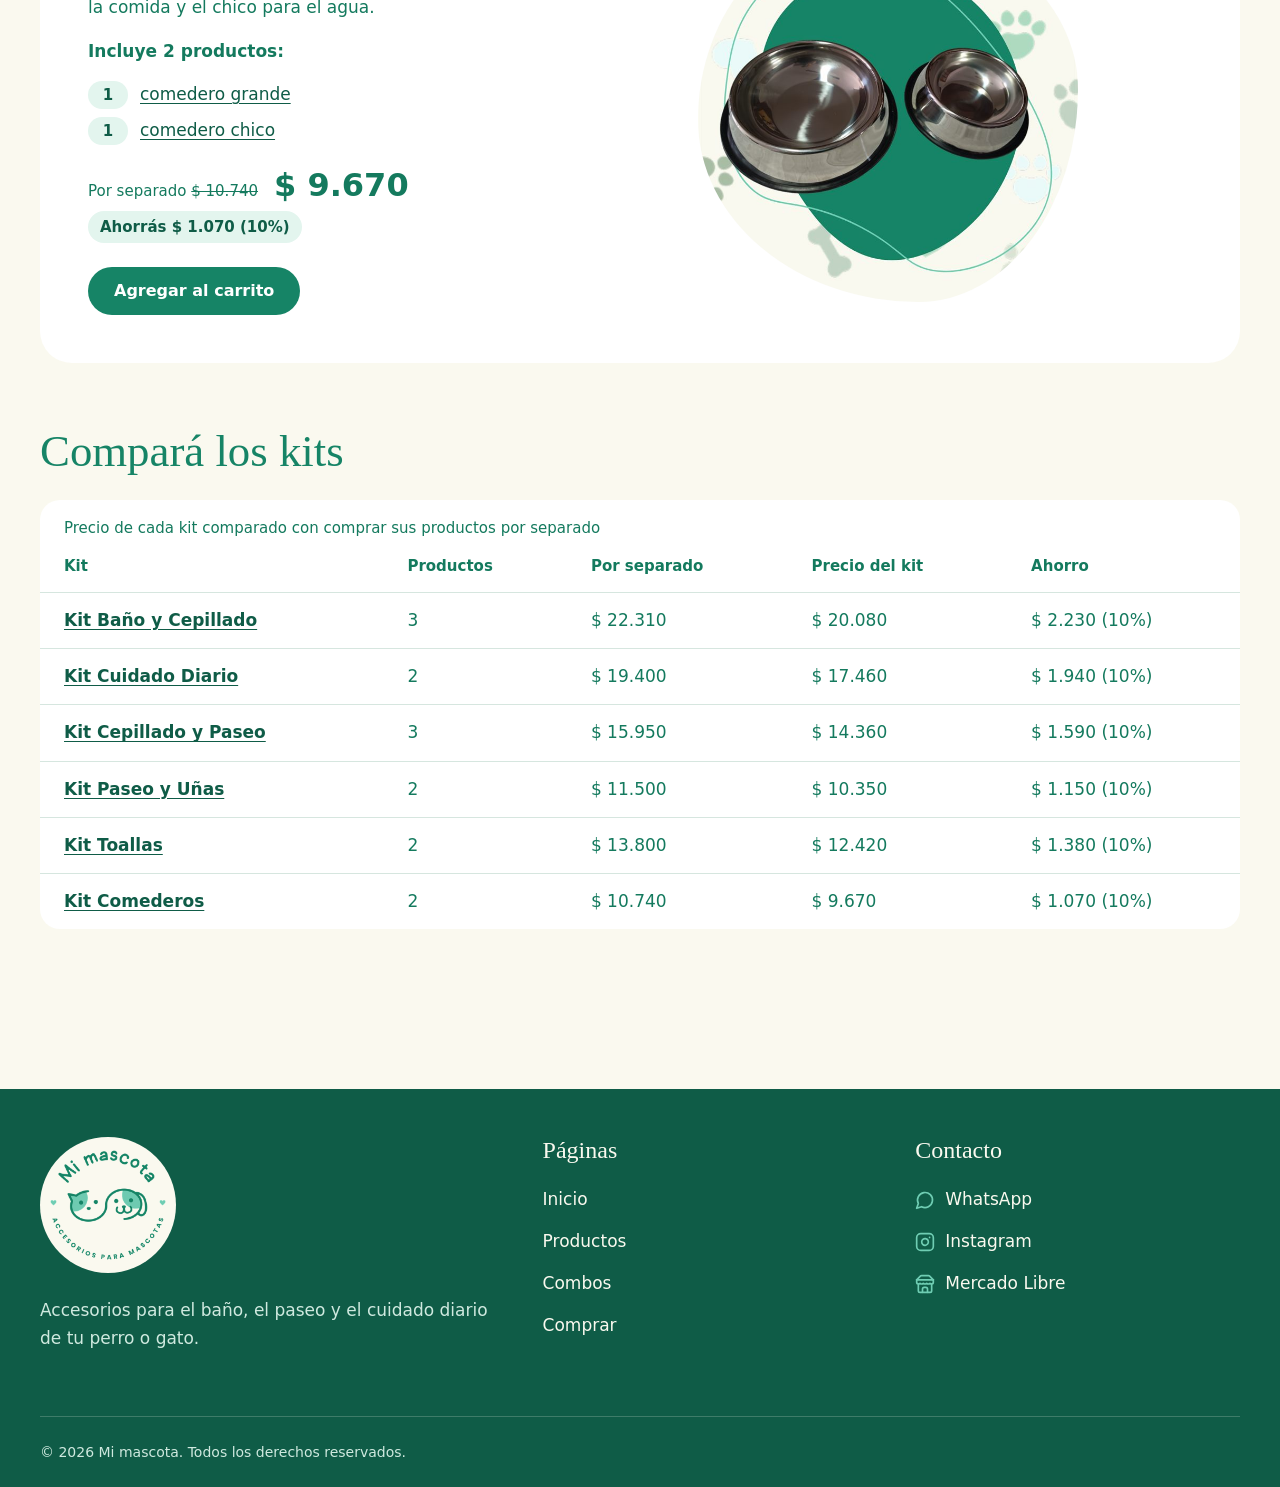
==== commit d0578b82: "Reforzar la seguridad del sitio - Content-Security-Policy en las 4 páginas - Formulario de Comprar: " ====
--- a/combos.html
+++ b/combos.html
@@ -3,6 +3,7 @@
 <head>
   <meta charset="utf-8">
   <meta name="viewport" content="width=device-width, initial-scale=1">
+  <meta http-equiv="Content-Security-Policy" content="default-src 'self'; script-src 'self'; style-src 'self' 'unsafe-inline' https://fonts.googleapis.com; font-src https://fonts.gstatic.com; img-src 'self' data:; connect-src 'self'; object-src 'none'; base-uri 'self'; form-action 'self'">
   <title>Kits para mascotas con 10% de descuento | Mi mascota</title>
   <meta name="description" content="Kits armados para el baño, el cepillado, el paseo y la comida de tu mascota, con 10% menos que comprando cada producto por separado.">
   <meta name="robots" content="index, follow">
@@ -22,7 +23,7 @@
   <link rel="icon" type="image/png" href="img/logo-circular.png">
   <link rel="preconnect" href="https://fonts.googleapis.com">
   <link rel="preconnect" href="https://fonts.gstatic.com" crossorigin>
-  <link rel="stylesheet" href="https://fonts.googleapis.com/css2?family=Patrick+Hand&amp;family=Figtree:wght@400;500;600;700&amp;display=swap">
+  <link rel="stylesheet" href="https://fonts.googleapis.com/css2?family=Patrick+Hand&amp;family=Figtree:wght@400;500;600;700&amp;display=swap" referrerpolicy="no-referrer">
   <link rel="stylesheet" href="css/estilos.min.css">
   <script src="js/datos.js" defer></script>
   <script src="js/carrito.min.js" defer></script>
@@ -361,9 +362,9 @@
         <div>
           <h2>Contacto</h2>
           <ul>
-            <li><a href="https://wa.me/" data-link="whatsapp"><svg class="icono" aria-hidden="true"><use href="#i-mensaje"/></svg>WhatsApp</a></li>
-            <li><a href="https://www.instagram.com/" data-link="instagram"><svg class="icono" aria-hidden="true"><use href="#i-instagram"/></svg>Instagram</a></li>
-            <li><a href="https://www.mercadolibre.com.ar/" data-link="mercadolibre"><svg class="icono" aria-hidden="true"><use href="#i-tienda"/></svg>Mercado Libre</a></li>
+            <li><a href="https://wa.me/" data-link="whatsapp" referrerpolicy="no-referrer"><svg class="icono" aria-hidden="true"><use href="#i-mensaje"/></svg>WhatsApp</a></li>
+            <li><a href="https://www.instagram.com/" data-link="instagram" referrerpolicy="no-referrer"><svg class="icono" aria-hidden="true"><use href="#i-instagram"/></svg>Instagram</a></li>
+            <li><a href="https://www.mercadolibre.com.ar/" data-link="mercadolibre" referrerpolicy="no-referrer"><svg class="icono" aria-hidden="true"><use href="#i-tienda"/></svg>Mercado Libre</a></li>
           </ul>
         </div>
       </div>
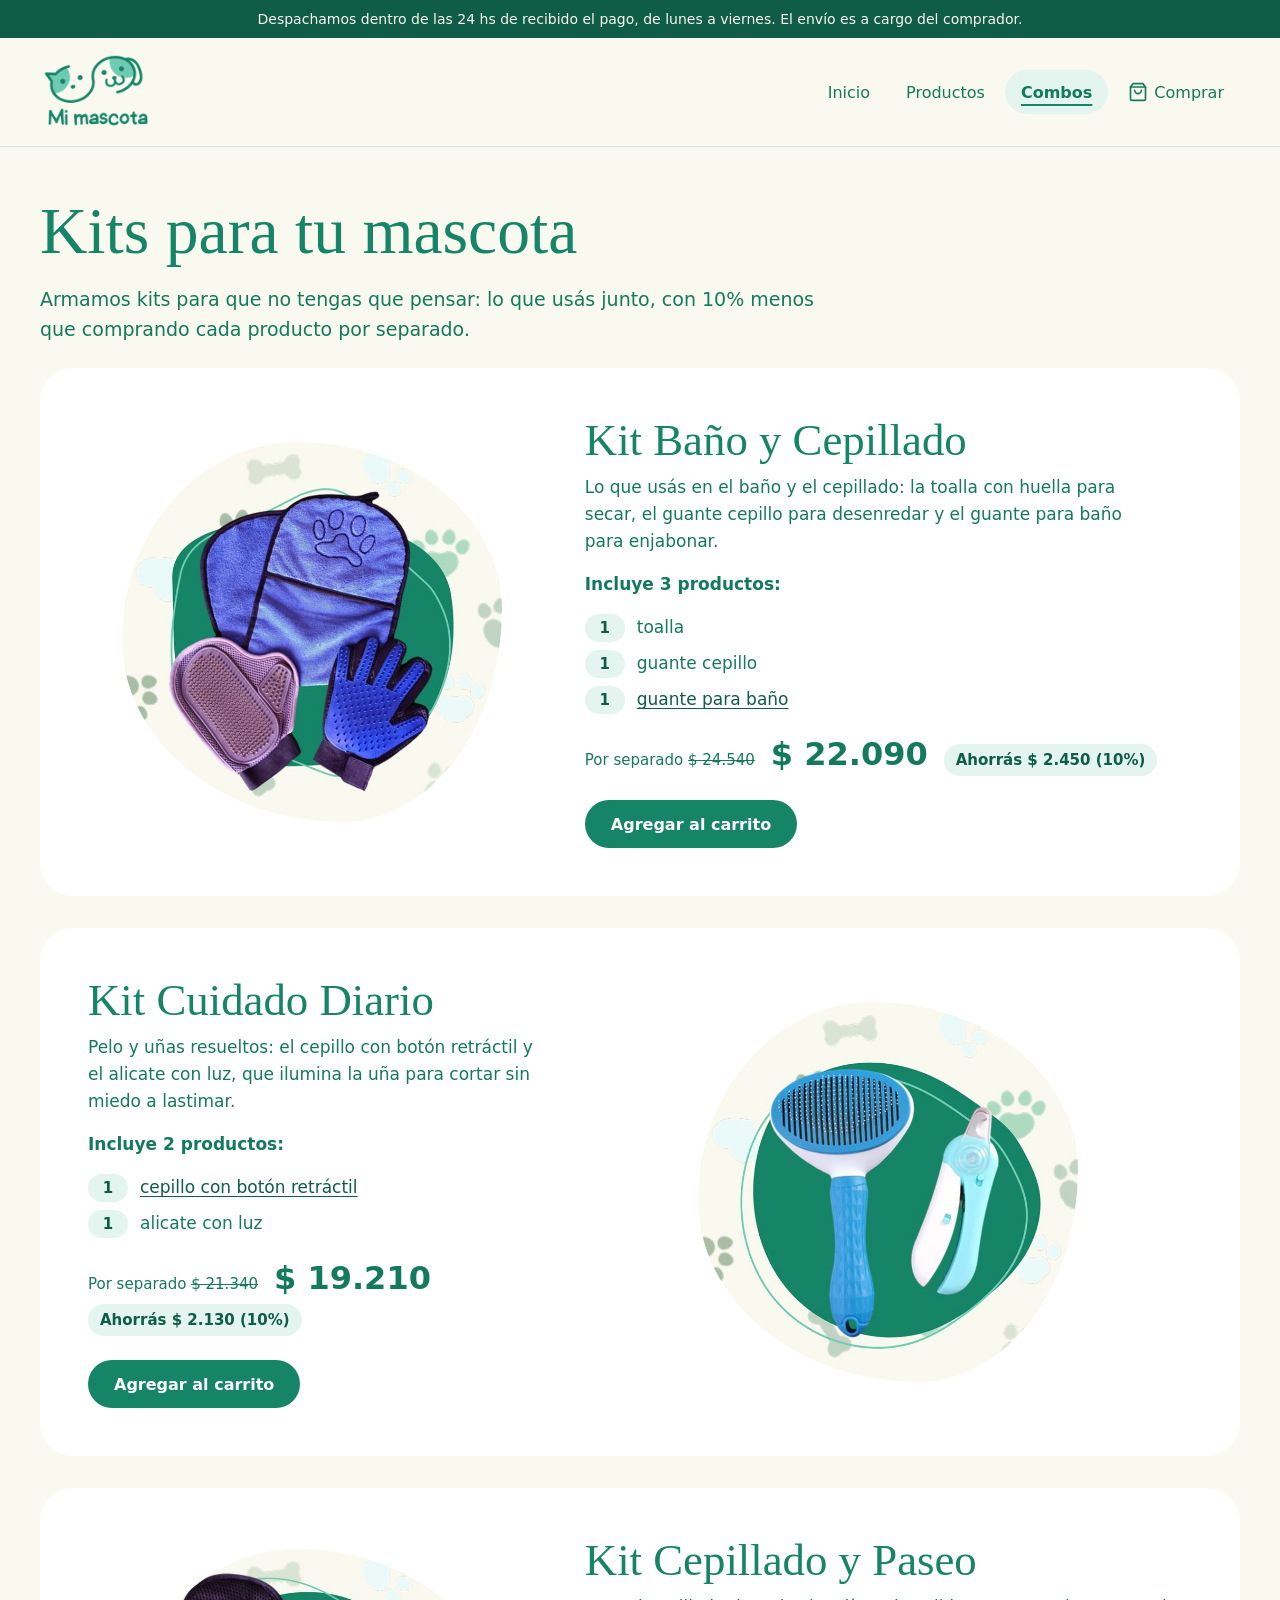
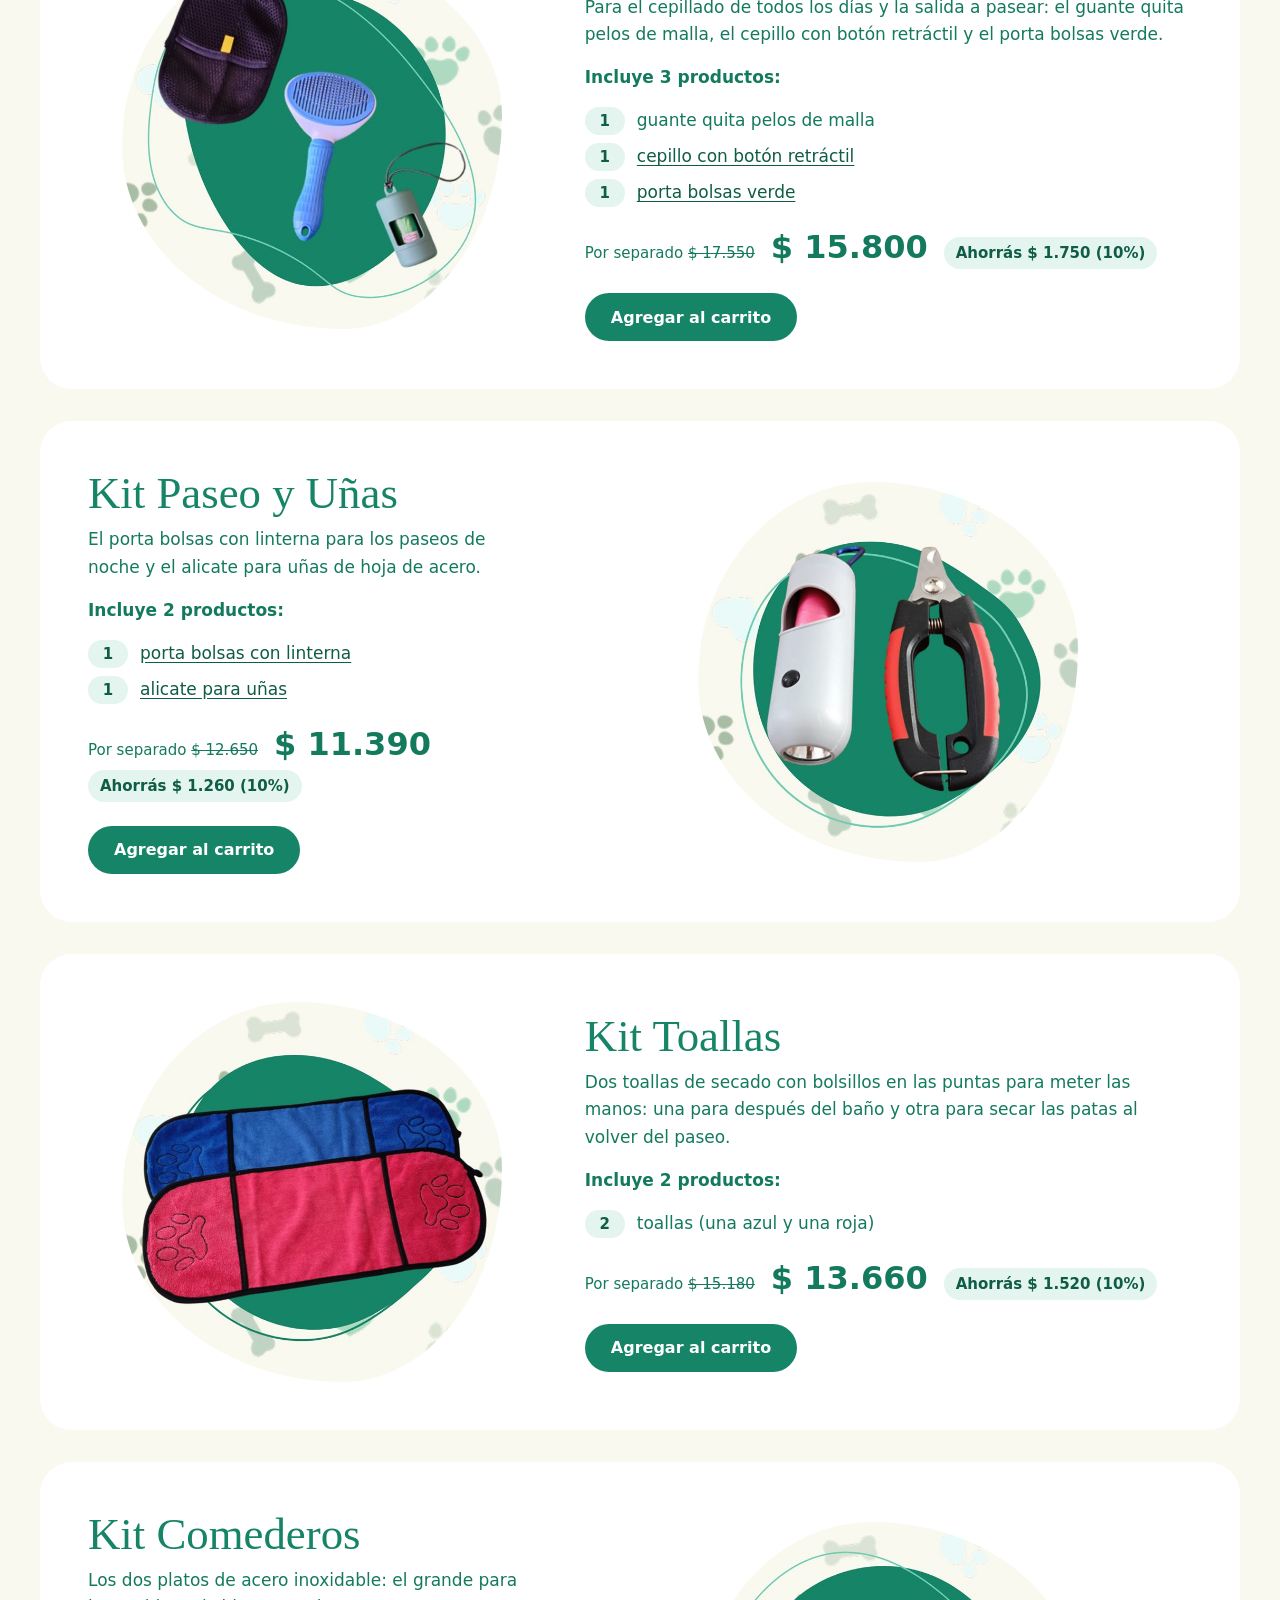
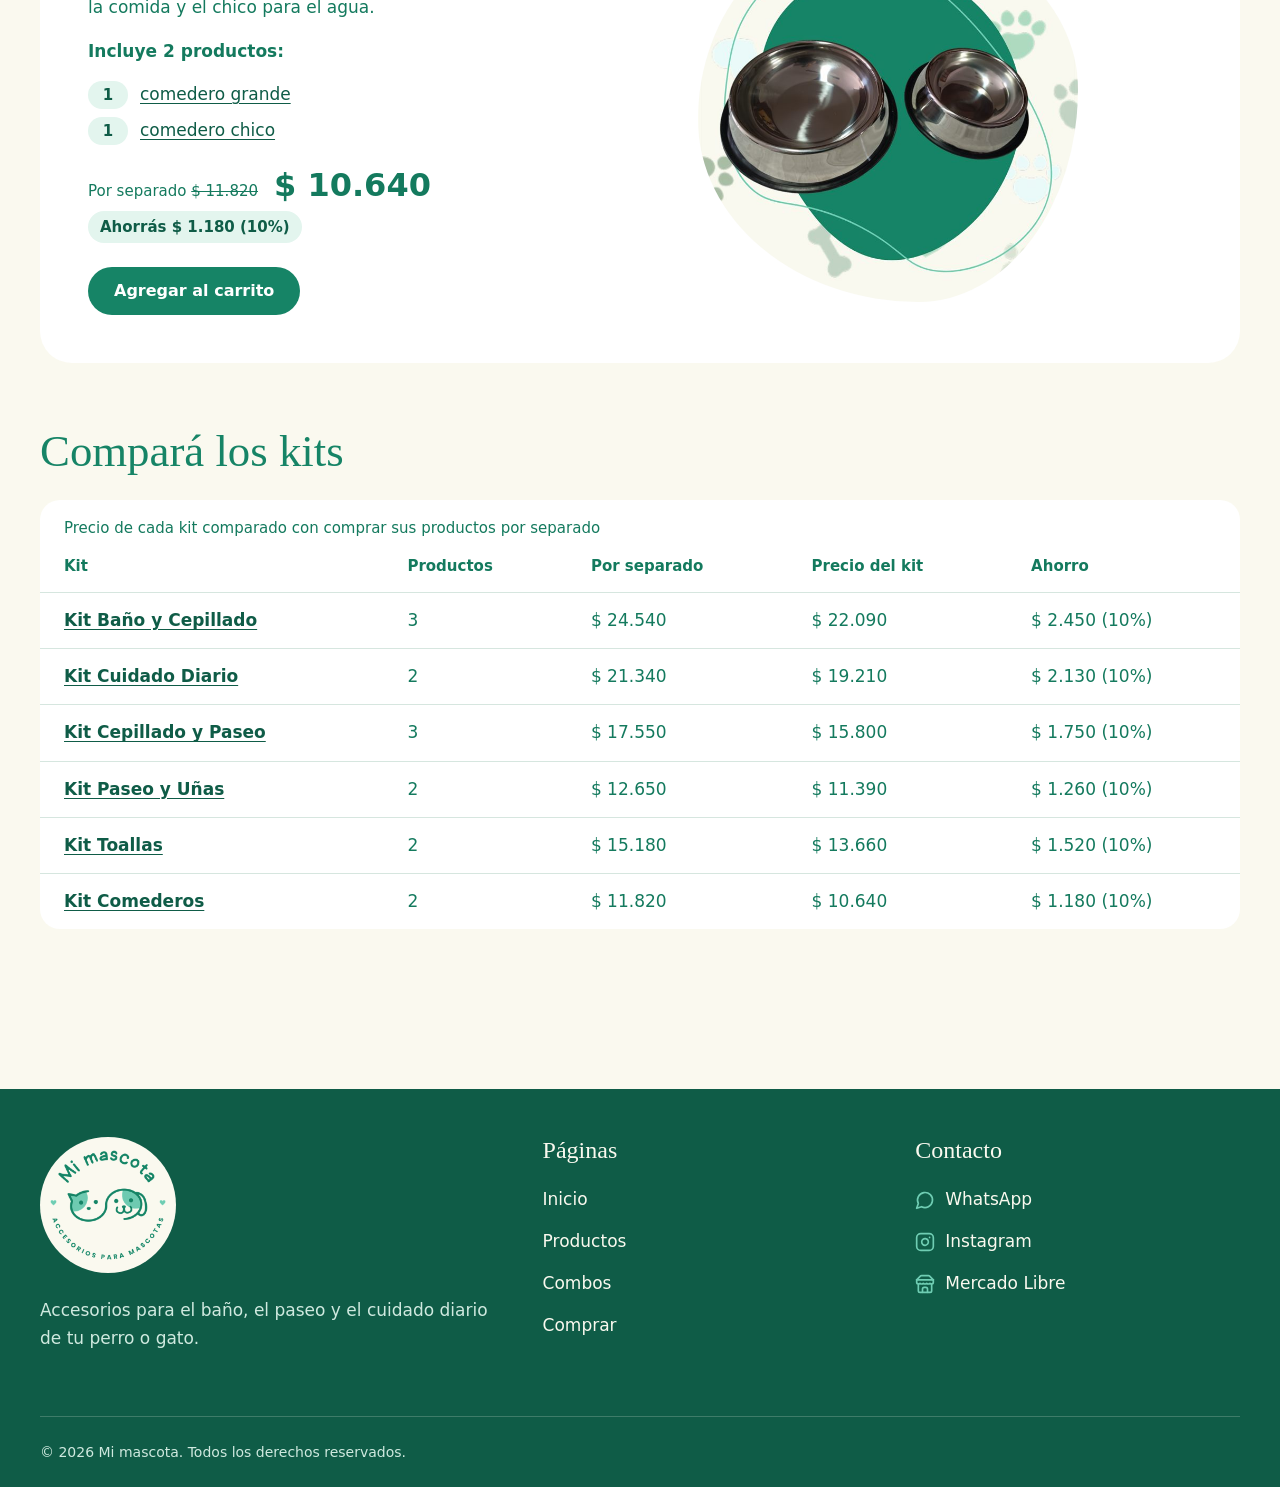
==== commit d892a270: "Subir los precios un 10% - Productos: precio anterior más 10%, redondeado a $10 - Kits recalculados " ====
--- a/combos.html
+++ b/combos.html
@@ -46,7 +46,7 @@
           "description": "Una toalla con huella para secar, un guante cepillo para desenredar y un guante para baño para enjabonar. 10% menos que por separado.",
           "image": "https://luciaasbisaa-lang.github.io/mimascota/img/kit-bano.jpg",
           "url": "https://luciaasbisaa-lang.github.io/mimascota/combos.html#kit-bano",
-          "offers": { "@type": "Offer", "price": 20080, "priceCurrency": "ARS", "url": "https://luciaasbisaa-lang.github.io/mimascota/combos.html#kit-bano", "seller": { "@id": "https://luciaasbisaa-lang.github.io/mimascota/#tienda" } }
+          "offers": { "@type": "Offer", "price": 22090, "priceCurrency": "ARS", "url": "https://luciaasbisaa-lang.github.io/mimascota/combos.html#kit-bano", "seller": { "@id": "https://luciaasbisaa-lang.github.io/mimascota/#tienda" } }
         } },
         { "@type": "ListItem", "position": 2, "item": {
           "@type": "Product", "productID": "kit-cuidado",
@@ -54,7 +54,7 @@
           "description": "El cepillo con botón retráctil y el alicate con luz, que ilumina la uña para cortar sin lastimar. 10% menos que por separado.",
           "image": "https://luciaasbisaa-lang.github.io/mimascota/img/kit-cuidado.jpg",
           "url": "https://luciaasbisaa-lang.github.io/mimascota/combos.html#kit-cuidado",
-          "offers": { "@type": "Offer", "price": 17460, "priceCurrency": "ARS", "url": "https://luciaasbisaa-lang.github.io/mimascota/combos.html#kit-cuidado", "seller": { "@id": "https://luciaasbisaa-lang.github.io/mimascota/#tienda" } }
+          "offers": { "@type": "Offer", "price": 19210, "priceCurrency": "ARS", "url": "https://luciaasbisaa-lang.github.io/mimascota/combos.html#kit-cuidado", "seller": { "@id": "https://luciaasbisaa-lang.github.io/mimascota/#tienda" } }
         } },
         { "@type": "ListItem", "position": 3, "item": {
           "@type": "Product", "productID": "kit-cepillado-paseo",
@@ -62,7 +62,7 @@
           "description": "El guante quita pelos de malla, el cepillo con botón retráctil y el porta bolsas verde. 10% menos que por separado.",
           "image": "https://luciaasbisaa-lang.github.io/mimascota/img/kit-cepillado-paseo.jpg",
           "url": "https://luciaasbisaa-lang.github.io/mimascota/combos.html#kit-cepillado-paseo",
-          "offers": { "@type": "Offer", "price": 14360, "priceCurrency": "ARS", "url": "https://luciaasbisaa-lang.github.io/mimascota/combos.html#kit-cepillado-paseo", "seller": { "@id": "https://luciaasbisaa-lang.github.io/mimascota/#tienda" } }
+          "offers": { "@type": "Offer", "price": 15800, "priceCurrency": "ARS", "url": "https://luciaasbisaa-lang.github.io/mimascota/combos.html#kit-cepillado-paseo", "seller": { "@id": "https://luciaasbisaa-lang.github.io/mimascota/#tienda" } }
         } },
         { "@type": "ListItem", "position": 4, "item": {
           "@type": "Product", "productID": "kit-paseo-unas",
@@ -70,7 +70,7 @@
           "description": "El porta bolsas con linterna para los paseos de noche y el alicate para uñas de hoja de acero. 10% menos que por separado.",
           "image": "https://luciaasbisaa-lang.github.io/mimascota/img/kit-paseo-unas.jpg",
           "url": "https://luciaasbisaa-lang.github.io/mimascota/combos.html#kit-paseo-unas",
-          "offers": { "@type": "Offer", "price": 10350, "priceCurrency": "ARS", "url": "https://luciaasbisaa-lang.github.io/mimascota/combos.html#kit-paseo-unas", "seller": { "@id": "https://luciaasbisaa-lang.github.io/mimascota/#tienda" } }
+          "offers": { "@type": "Offer", "price": 11390, "priceCurrency": "ARS", "url": "https://luciaasbisaa-lang.github.io/mimascota/combos.html#kit-paseo-unas", "seller": { "@id": "https://luciaasbisaa-lang.github.io/mimascota/#tienda" } }
         } },
         { "@type": "ListItem", "position": 5, "item": {
           "@type": "Product", "productID": "kit-toallas",
@@ -78,7 +78,7 @@
           "description": "Dos toallas de secado, una azul y una roja, con bolsillos en las puntas para meter las manos. 10% menos que por separado.",
           "image": "https://luciaasbisaa-lang.github.io/mimascota/img/kit-toallas.jpg",
           "url": "https://luciaasbisaa-lang.github.io/mimascota/combos.html#kit-toallas",
-          "offers": { "@type": "Offer", "price": 12420, "priceCurrency": "ARS", "url": "https://luciaasbisaa-lang.github.io/mimascota/combos.html#kit-toallas", "seller": { "@id": "https://luciaasbisaa-lang.github.io/mimascota/#tienda" } }
+          "offers": { "@type": "Offer", "price": 13660, "priceCurrency": "ARS", "url": "https://luciaasbisaa-lang.github.io/mimascota/combos.html#kit-toallas", "seller": { "@id": "https://luciaasbisaa-lang.github.io/mimascota/#tienda" } }
         } },
         { "@type": "ListItem", "position": 6, "item": {
           "@type": "Product", "productID": "kit-comederos",
@@ -86,7 +86,7 @@
           "description": "Los dos platos de acero inoxidable: el grande para la comida y el chico para el agua. 10% menos que por separado.",
           "image": "https://luciaasbisaa-lang.github.io/mimascota/img/kit-comederos.jpg",
           "url": "https://luciaasbisaa-lang.github.io/mimascota/combos.html#kit-comederos",
-          "offers": { "@type": "Offer", "price": 9670, "priceCurrency": "ARS", "url": "https://luciaasbisaa-lang.github.io/mimascota/combos.html#kit-comederos", "seller": { "@id": "https://luciaasbisaa-lang.github.io/mimascota/#tienda" } }
+          "offers": { "@type": "Offer", "price": 10640, "priceCurrency": "ARS", "url": "https://luciaasbisaa-lang.github.io/mimascota/combos.html#kit-comederos", "seller": { "@id": "https://luciaasbisaa-lang.github.io/mimascota/#tienda" } }
         } }
       ]
     }
@@ -152,9 +152,9 @@
                 <li><span class="cantidad">1</span> <a href="productos.html#guante-bano">guante para baño</a></li>
               </ul>
               <p class="combo__precios">
-                <span class="nota">Por separado <del data-precio-separado="kit-bano">$ 22.310</del></span>
-                <span class="precio" data-precio="kit-bano">$ 20.080</span>
-                <span class="ahorro" data-ahorro="kit-bano">Ahorrás $ 2.230 (10%)</span>
+                <span class="nota">Por separado <del data-precio-separado="kit-bano">$ 24.540</del></span>
+                <span class="precio" data-precio="kit-bano">$ 22.090</span>
+                <span class="ahorro" data-ahorro="kit-bano">Ahorrás $ 2.450 (10%)</span>
               </p>
               <button class="boton boton--primario" type="button" data-agregar="kit-bano">Agregar al carrito</button>
             </div>
@@ -175,9 +175,9 @@
                 <li><span class="cantidad">1</span> alicate con luz</li>
               </ul>
               <p class="combo__precios">
-                <span class="nota">Por separado <del data-precio-separado="kit-cuidado">$ 19.400</del></span>
-                <span class="precio" data-precio="kit-cuidado">$ 17.460</span>
-                <span class="ahorro" data-ahorro="kit-cuidado">Ahorrás $ 1.940 (10%)</span>
+                <span class="nota">Por separado <del data-precio-separado="kit-cuidado">$ 21.340</del></span>
+                <span class="precio" data-precio="kit-cuidado">$ 19.210</span>
+                <span class="ahorro" data-ahorro="kit-cuidado">Ahorrás $ 2.130 (10%)</span>
               </p>
               <button class="boton boton--primario" type="button" data-agregar="kit-cuidado">Agregar al carrito</button>
             </div>
@@ -199,9 +199,9 @@
                 <li><span class="cantidad">1</span> <a href="productos.html#porta-bolsas">porta bolsas verde</a></li>
               </ul>
               <p class="combo__precios">
-                <span class="nota">Por separado <del data-precio-separado="kit-cepillado-paseo">$ 15.950</del></span>
-                <span class="precio" data-precio="kit-cepillado-paseo">$ 14.360</span>
-                <span class="ahorro" data-ahorro="kit-cepillado-paseo">Ahorrás $ 1.590 (10%)</span>
+                <span class="nota">Por separado <del data-precio-separado="kit-cepillado-paseo">$ 17.550</del></span>
+                <span class="precio" data-precio="kit-cepillado-paseo">$ 15.800</span>
+                <span class="ahorro" data-ahorro="kit-cepillado-paseo">Ahorrás $ 1.750 (10%)</span>
               </p>
               <button class="boton boton--primario" type="button" data-agregar="kit-cepillado-paseo">Agregar al carrito</button>
             </div>
@@ -222,9 +222,9 @@
                 <li><span class="cantidad">1</span> <a href="productos.html#alicate">alicate para uñas</a></li>
               </ul>
               <p class="combo__precios">
-                <span class="nota">Por separado <del data-precio-separado="kit-paseo-unas">$ 11.500</del></span>
-                <span class="precio" data-precio="kit-paseo-unas">$ 10.350</span>
-                <span class="ahorro" data-ahorro="kit-paseo-unas">Ahorrás $ 1.150 (10%)</span>
+                <span class="nota">Por separado <del data-precio-separado="kit-paseo-unas">$ 12.650</del></span>
+                <span class="precio" data-precio="kit-paseo-unas">$ 11.390</span>
+                <span class="ahorro" data-ahorro="kit-paseo-unas">Ahorrás $ 1.260 (10%)</span>
               </p>
               <button class="boton boton--primario" type="button" data-agregar="kit-paseo-unas">Agregar al carrito</button>
             </div>
@@ -244,9 +244,9 @@
                 <li><span class="cantidad">2</span> toallas (una azul y una roja)</li>
               </ul>
               <p class="combo__precios">
-                <span class="nota">Por separado <del data-precio-separado="kit-toallas">$ 13.800</del></span>
-                <span class="precio" data-precio="kit-toallas">$ 12.420</span>
-                <span class="ahorro" data-ahorro="kit-toallas">Ahorrás $ 1.380 (10%)</span>
+                <span class="nota">Por separado <del data-precio-separado="kit-toallas">$ 15.180</del></span>
+                <span class="precio" data-precio="kit-toallas">$ 13.660</span>
+                <span class="ahorro" data-ahorro="kit-toallas">Ahorrás $ 1.520 (10%)</span>
               </p>
               <button class="boton boton--primario" type="button" data-agregar="kit-toallas">Agregar al carrito</button>
             </div>
@@ -267,9 +267,9 @@
                 <li><span class="cantidad">1</span> <a href="productos.html#comedero-chico">comedero chico</a></li>
               </ul>
               <p class="combo__precios">
-                <span class="nota">Por separado <del data-precio-separado="kit-comederos">$ 10.740</del></span>
-                <span class="precio" data-precio="kit-comederos">$ 9.670</span>
-                <span class="ahorro" data-ahorro="kit-comederos">Ahorrás $ 1.070 (10%)</span>
+                <span class="nota">Por separado <del data-precio-separado="kit-comederos">$ 11.820</del></span>
+                <span class="precio" data-precio="kit-comederos">$ 10.640</span>
+                <span class="ahorro" data-ahorro="kit-comederos">Ahorrás $ 1.180 (10%)</span>
               </p>
               <button class="boton boton--primario" type="button" data-agregar="kit-comederos">Agregar al carrito</button>
             </div>
@@ -295,44 +295,44 @@
               <tr>
                 <th scope="row"><a href="#kit-bano">Kit Baño y Cepillado</a></th>
                 <td>3</td>
-                <td data-precio-separado="kit-bano">$ 22.310</td>
-                <td data-precio="kit-bano">$ 20.080</td>
-                <td data-ahorro-corto="kit-bano">$ 2.230 (10%)</td>
+                <td data-precio-separado="kit-bano">$ 24.540</td>
+                <td data-precio="kit-bano">$ 22.090</td>
+                <td data-ahorro-corto="kit-bano">$ 2.450 (10%)</td>
               </tr>
               <tr>
                 <th scope="row"><a href="#kit-cuidado">Kit Cuidado Diario</a></th>
                 <td>2</td>
-                <td data-precio-separado="kit-cuidado">$ 19.400</td>
-                <td data-precio="kit-cuidado">$ 17.460</td>
-                <td data-ahorro-corto="kit-cuidado">$ 1.940 (10%)</td>
+                <td data-precio-separado="kit-cuidado">$ 21.340</td>
+                <td data-precio="kit-cuidado">$ 19.210</td>
+                <td data-ahorro-corto="kit-cuidado">$ 2.130 (10%)</td>
               </tr>
               <tr>
                 <th scope="row"><a href="#kit-cepillado-paseo">Kit Cepillado y Paseo</a></th>
                 <td>3</td>
-                <td data-precio-separado="kit-cepillado-paseo">$ 15.950</td>
-                <td data-precio="kit-cepillado-paseo">$ 14.360</td>
-                <td data-ahorro-corto="kit-cepillado-paseo">$ 1.590 (10%)</td>
+                <td data-precio-separado="kit-cepillado-paseo">$ 17.550</td>
+                <td data-precio="kit-cepillado-paseo">$ 15.800</td>
+                <td data-ahorro-corto="kit-cepillado-paseo">$ 1.750 (10%)</td>
               </tr>
               <tr>
                 <th scope="row"><a href="#kit-paseo-unas">Kit Paseo y Uñas</a></th>
                 <td>2</td>
-                <td data-precio-separado="kit-paseo-unas">$ 11.500</td>
-                <td data-precio="kit-paseo-unas">$ 10.350</td>
-                <td data-ahorro-corto="kit-paseo-unas">$ 1.150 (10%)</td>
+                <td data-precio-separado="kit-paseo-unas">$ 12.650</td>
+                <td data-precio="kit-paseo-unas">$ 11.390</td>
+                <td data-ahorro-corto="kit-paseo-unas">$ 1.260 (10%)</td>
               </tr>
               <tr>
                 <th scope="row"><a href="#kit-toallas">Kit Toallas</a></th>
                 <td>2</td>
-                <td data-precio-separado="kit-toallas">$ 13.800</td>
-                <td data-precio="kit-toallas">$ 12.420</td>
-                <td data-ahorro-corto="kit-toallas">$ 1.380 (10%)</td>
+                <td data-precio-separado="kit-toallas">$ 15.180</td>
+                <td data-precio="kit-toallas">$ 13.660</td>
+                <td data-ahorro-corto="kit-toallas">$ 1.520 (10%)</td>
               </tr>
               <tr>
                 <th scope="row"><a href="#kit-comederos">Kit Comederos</a></th>
                 <td>2</td>
-                <td data-precio-separado="kit-comederos">$ 10.740</td>
-                <td data-precio="kit-comederos">$ 9.670</td>
-                <td data-ahorro-corto="kit-comederos">$ 1.070 (10%)</td>
+                <td data-precio-separado="kit-comederos">$ 11.820</td>
+                <td data-precio="kit-comederos">$ 10.640</td>
+                <td data-ahorro-corto="kit-comederos">$ 1.180 (10%)</td>
               </tr>
             </tbody>
           </table>
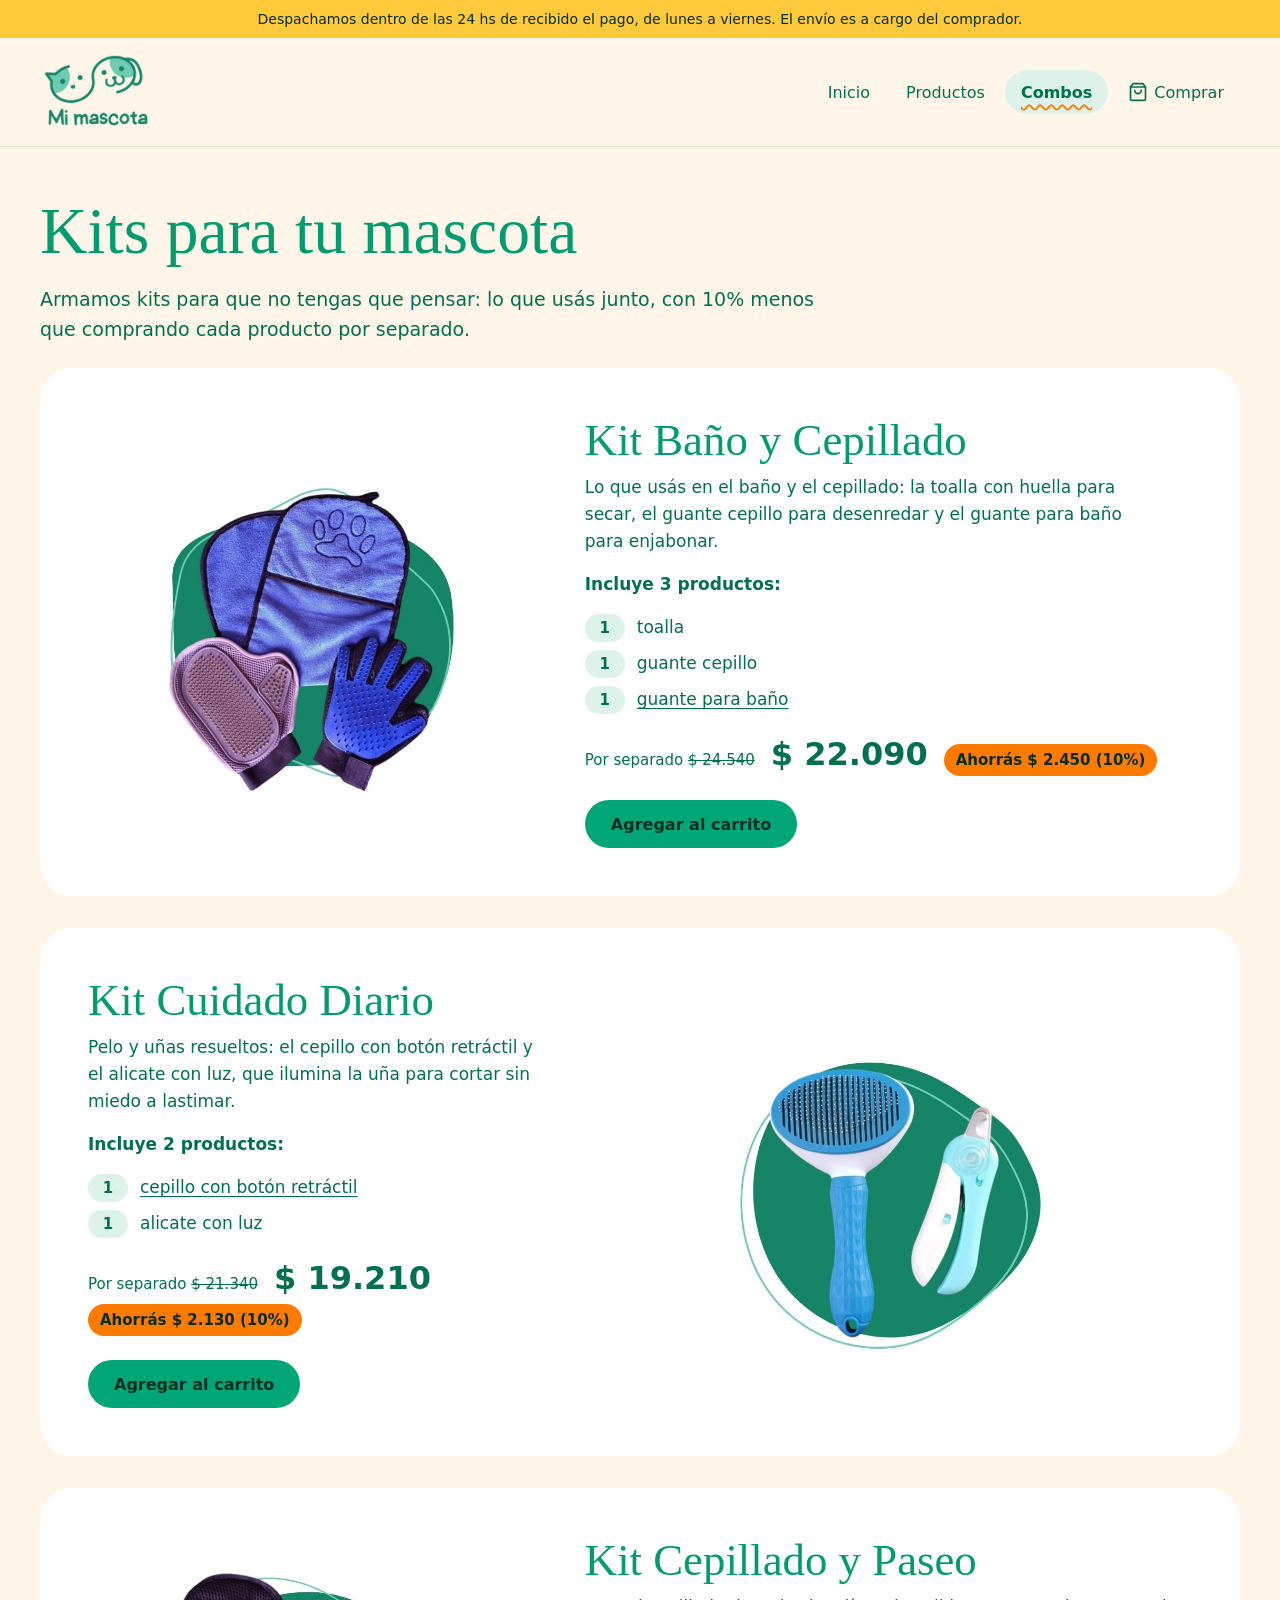
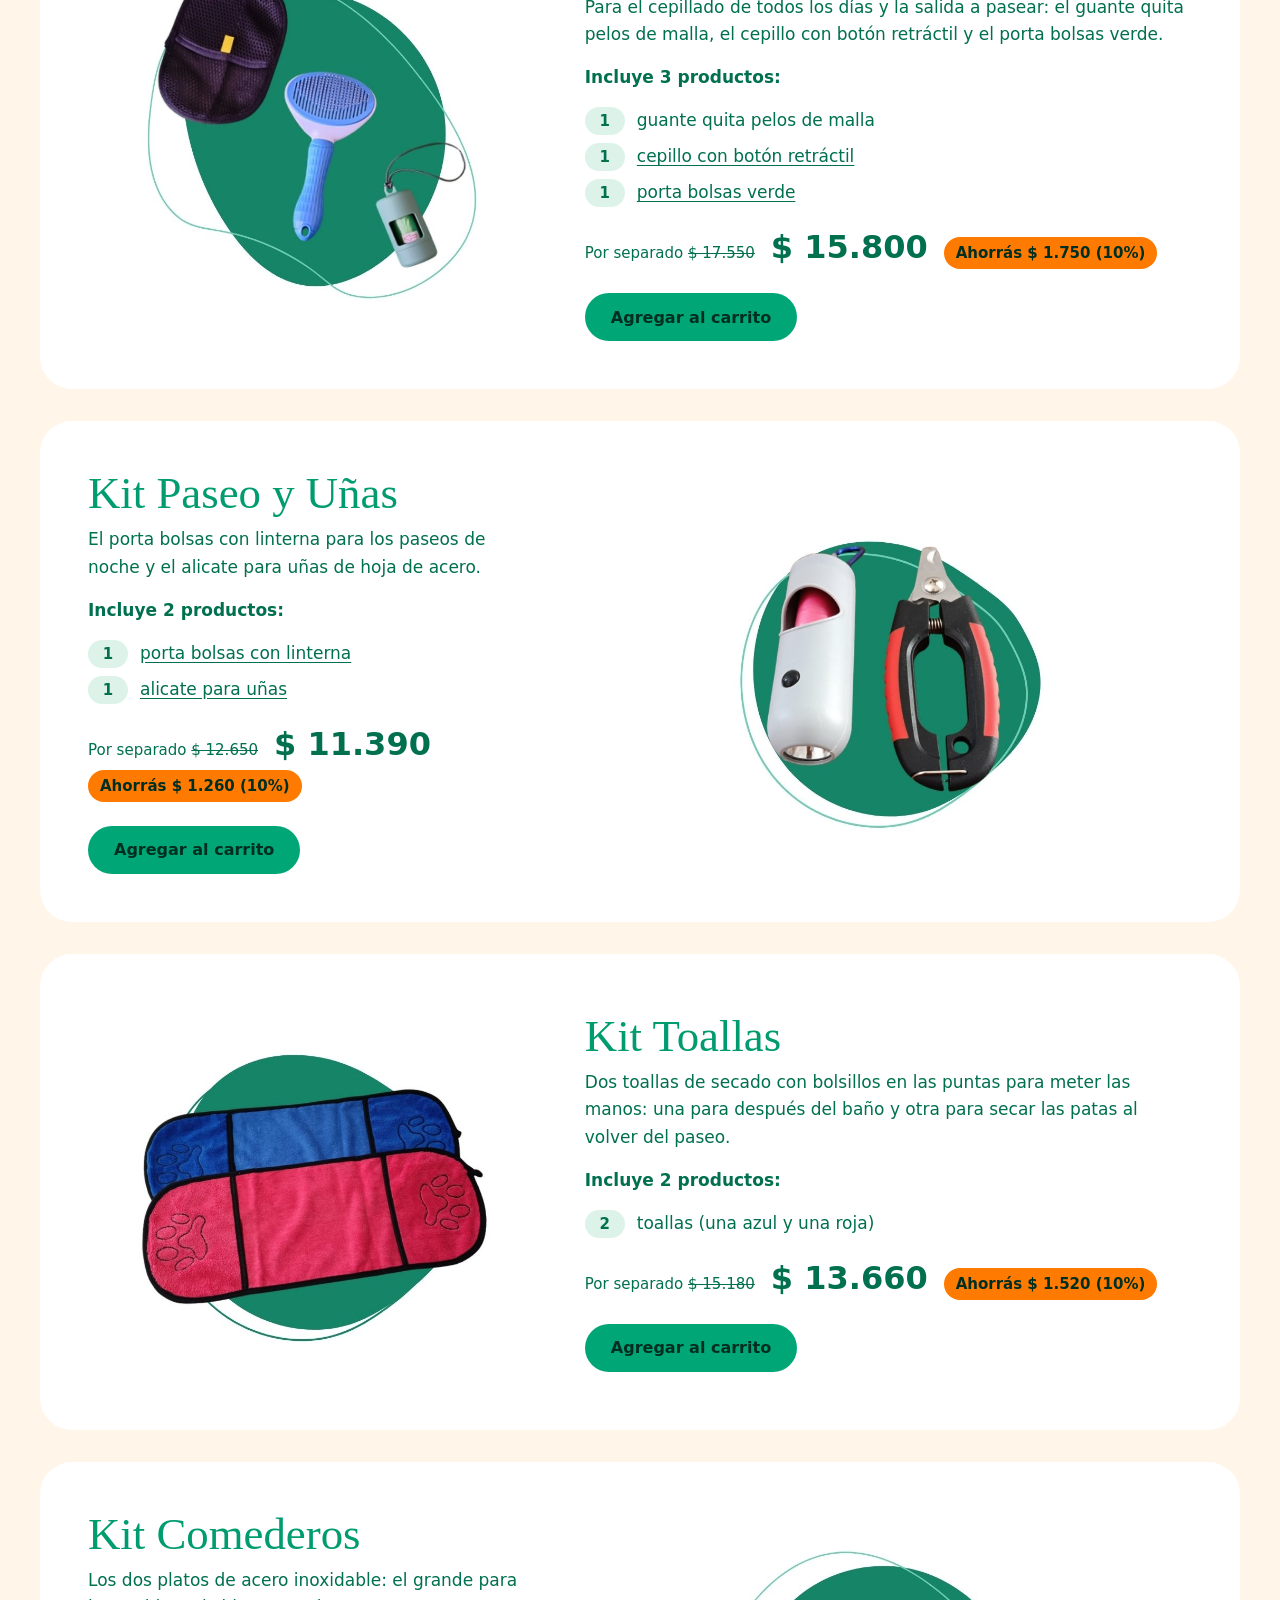
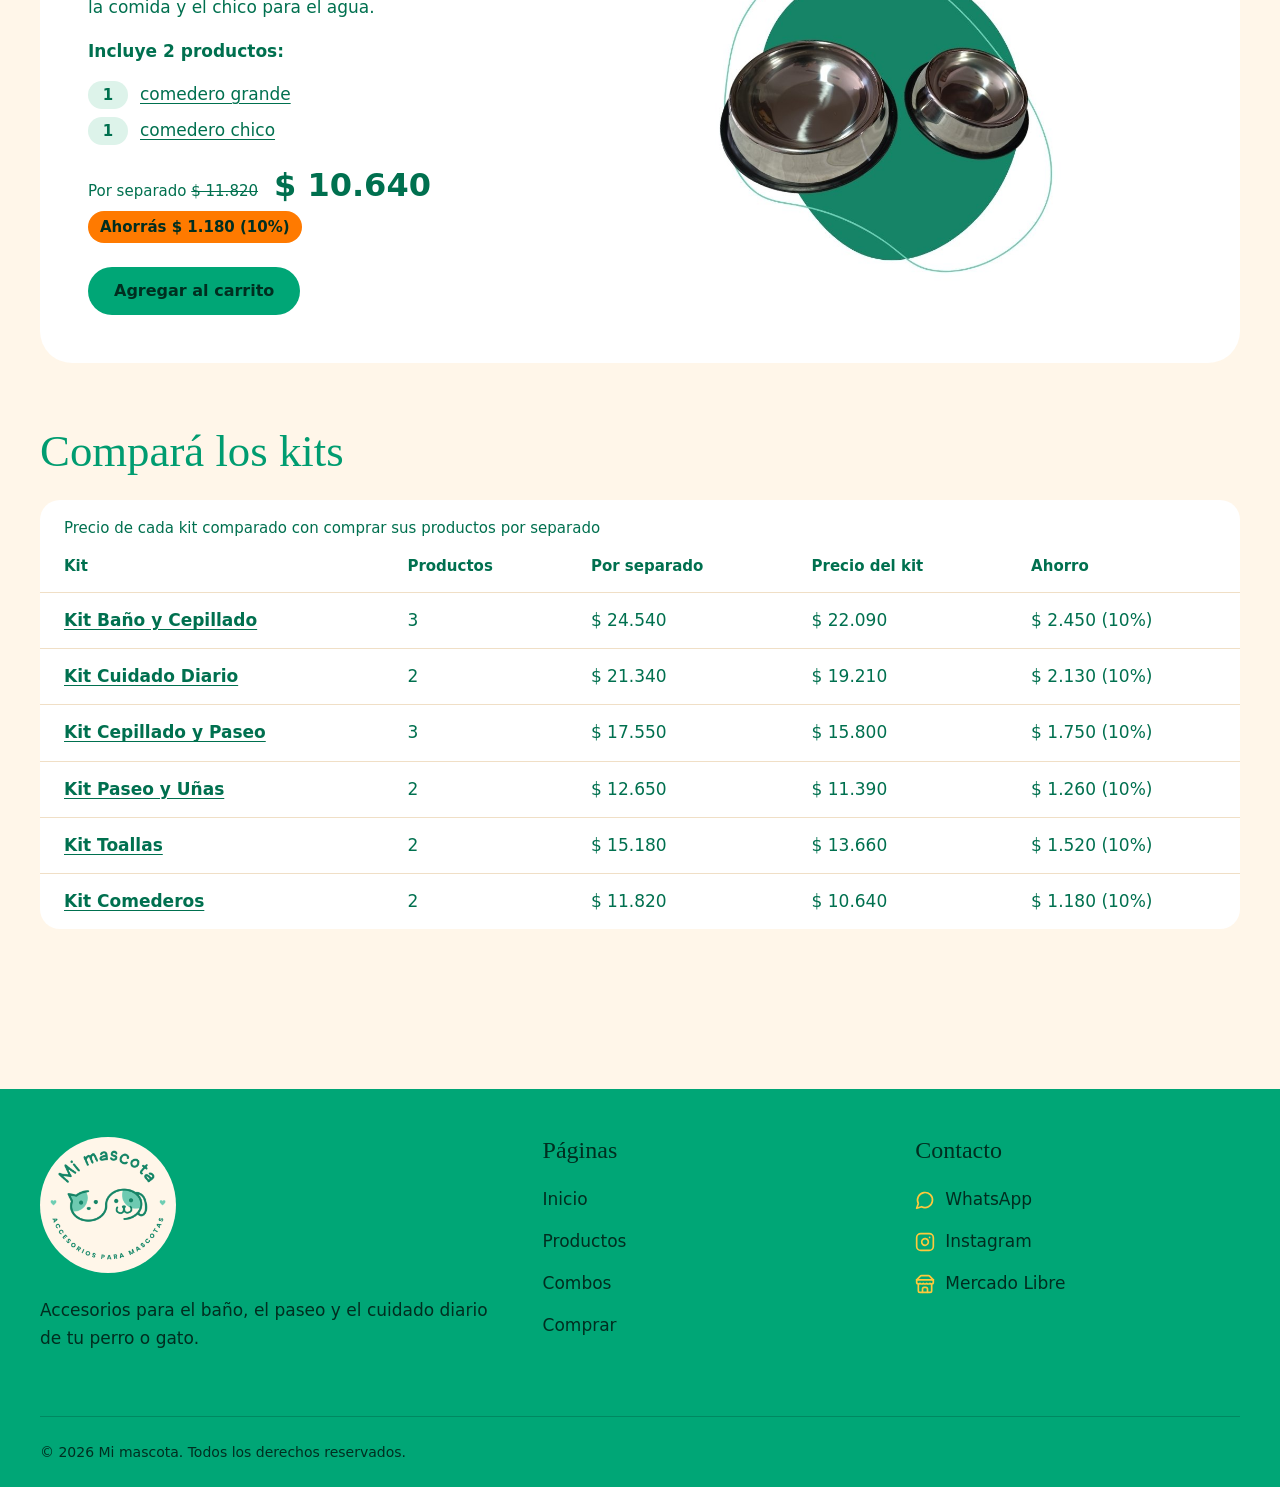
==== commit d2622eab: "Cambiar la paleta de colores y las fotos de productos" ====
--- a/combos.html
+++ b/combos.html
@@ -19,7 +19,7 @@
   <meta property="og:image:height" content="630">
   <meta property="og:image:alt" content="Logo de Mi mascota y el Kit Baño y Cepillado">
   <meta name="twitter:card" content="summary_large_image">
-  <meta name="theme-color" content="#faf9ef">
+  <meta name="theme-color" content="#fff6e9">
   <link rel="icon" type="image/png" href="img/logo-circular.png">
   <link rel="preconnect" href="https://fonts.googleapis.com">
   <link rel="preconnect" href="https://fonts.gstatic.com" crossorigin>
--- a/css/estilos.min.css
+++ b/css/estilos.min.css
@@ -1,2 +1,2 @@
 /* Archivo generado: editá css/estilos.css y corré herramientas/minificar.ps1 */
-:root{--menta:#6fcdb3;--menta-suave:#e3f5ee;--verde:#168466;--verde-hondo:#0f5c47;--verde-noche:#0b4637;--crema:#faf9ef;--blanco:#ffffff;--tinta:#147a5e;--tinta-suave:#147a5e;--titulos:#168466;--borde:#d6e6df;--borde-campo:#6b837c;--error:#b3261e;--fuente-titulos:"Patrick Hand","Segoe Print","Comic Sans MS",cursive;--fuente-texto:"Figtree",system-ui,-apple-system,"Segoe UI",sans-serif;--e-1:4px;--e-2:8px;--e-3:16px;--e-4:24px;--e-5:32px;--e-6:48px;--e-7:64px;--e-8:96px;--margen:clamp(16px,4vw,32px);--ancho:1200px;--radio-s:12px;--radio-m:20px;--radio-l:32px;--sombra:0 1px 2px rgba(29,58,51,0.06),0 10px 28px rgba(29,58,51,0.08)}*,*::before,*::after{box-sizing:border-box}html{color-scheme:light;-webkit-text-size-adjust:100%;scroll-padding-top:var(--e-3)}body{margin:0;background:var(--crema);color:var(--tinta);font:400 1.0625rem/1.6 var(--fuente-texto);-webkit-tap-highlight-color:rgba(111,205,179,0.3)}h1,h2,h3{margin:0 0 var(--e-3);color:var(--titulos);font-family:var(--fuente-titulos);font-weight:400;line-height:1.1;letter-spacing:0;text-wrap:balance}h1{font-size:clamp(2.6rem,1.8rem + 3.4vw,4.1rem)}h2{font-size:clamp(2rem,1.65rem + 1.5vw,2.8rem)}h3{font-size:1.75rem}p{margin:0 0 var(--e-3);max-width:65ch;text-wrap:pretty}a{color:var(--verde-hondo);text-underline-offset:3px}a:hover{color:var(--verde-noche)}img{display:block;max-width:100%;height:auto}ul{margin:0;padding:0}:focus-visible{outline:3px solid var(--verde-hondo);outline-offset:3px}[hidden]{display:none !important}.sr-only{position:absolute;width:1px;height:1px;padding:0;margin:-1px;overflow:hidden;clip:rect(0,0,0,0);white-space:nowrap;border:0}.contenedor{width:min(var(--ancho),100% - 2 * var(--margen));margin-inline:auto}.icono{width:24px;height:24px;flex-shrink:0}.saltar{position:absolute;left:var(--e-3);top:-100px;z-index:100;padding:var(--e-2) var(--e-3);background:var(--verde-hondo);color:var(--blanco);border-radius:var(--radio-s);font-weight:600}.saltar:focus{top:var(--e-3);color:var(--blanco)}.precio{font-variant-numeric:tabular-nums;font-weight:700}.boton{display:inline-flex;align-items:center;justify-content:center;gap:var(--e-2);min-height:48px;padding:12px 24px;border:2px solid transparent;border-radius:999px;font:600 1rem/1.2 var(--fuente-texto);text-align:center;text-decoration:none;cursor:pointer;touch-action:manipulation;transition:background-color 0.15s ease,color 0.15s ease,border-color 0.15s ease,transform 0.1s ease}.boton:active{transform:scale(0.98)}.boton--primario{background:var(--verde);color:var(--blanco)}.boton--primario:hover{background:var(--verde-hondo);color:var(--blanco)}.boton--oscuro{background:var(--verde-hondo);color:var(--blanco)}.boton--oscuro:hover{background:var(--verde-noche);color:var(--blanco)}.boton--secundario{background:transparent;border-color:var(--verde-hondo);color:var(--verde-hondo)}.boton--secundario:hover{background:var(--menta-suave);color:var(--verde-noche)}.boton--agregado,.boton--agregado:hover{background:var(--verde-hondo);border-color:var(--verde-hondo);color:var(--blanco)}.barra-aviso{margin:0;max-width:none;padding:var(--e-2) var(--margen);background:var(--verde-hondo);color:var(--crema);font-size:0.875rem;text-align:center}.cabecera{position:relative;z-index:20;background:var(--crema);border-bottom:1px solid var(--borde)}.cabecera__fila{display:flex;flex-wrap:wrap;align-items:center;justify-content:space-between;gap:var(--e-2) var(--e-4);padding-block:var(--e-3) var(--e-2)}.logo{display:inline-flex;align-items:center;gap:var(--e-2);min-height:44px;color:var(--tinta);font-family:var(--fuente-titulos);font-size:1.625rem;font-weight:650;letter-spacing:-0.01em;text-decoration:none}.logo:hover{color:var(--tinta)}.logo img{width:auto;height:60px}@media (min-width:720px){.logo img{height:76px}}.nav{width:100%}.nav ul{display:flex;justify-content:space-between;list-style:none}.nav a{position:relative;display:inline-flex;align-items:center;gap:6px;min-height:44px;padding:0 10px;border-radius:999px;color:var(--tinta);font-size:0.9375rem;font-weight:500;text-decoration:none;transition:background-color 0.15s ease}.nav a:hover{background:var(--menta-suave);color:var(--tinta)}.nav a[aria-current="page"]{background:var(--menta-suave);font-weight:700;text-decoration:underline 2px var(--verde);text-underline-offset:6px}.nav .icono{width:20px;height:20px}.contador{display:inline-grid;place-items:center;min-width:22px;height:22px;padding:0 6px;border-radius:999px;background:var(--verde-hondo);color:var(--blanco);font-size:0.8125rem;font-weight:700;font-variant-numeric:tabular-nums;line-height:1}.contador[hidden]{display:none}@media (min-width:720px){.cabecera__fila{flex-wrap:nowrap;padding-block:var(--e-3)}.nav{width:auto}.nav ul{gap:var(--e-1)}.nav a{padding:0 16px;font-size:1rem}}@media (min-width:900px){html{scroll-padding-top:128px}.cabecera{position:sticky;top:0}}.aviso{position:fixed;left:50%;bottom:var(--e-4);z-index:50;display:flex;align-items:center;gap:var(--e-3);width:max-content;max-width:calc(100% - 2 * var(--margen));padding:12px 12px 12px 20px;border-radius:999px;background:var(--verde-hondo);color:var(--crema);box-shadow:var(--sombra);opacity:0;visibility:hidden;transform:translate(-50%,16px);transition:opacity 0.2s ease,transform 0.2s ease,visibility 0s linear 0.2s}.aviso--visible{opacity:1;visibility:visible;transform:translate(-50%,0);transition-delay:0s}.aviso p{margin:0;font-size:0.9375rem}.aviso a{display:inline-flex;align-items:center;min-height:40px;padding:0 16px;border-radius:999px;background:var(--menta);color:var(--verde-hondo);font-weight:700;text-decoration:none;white-space:nowrap}.aviso a:focus-visible{outline-color:var(--crema)}.seccion{padding-block:var(--e-7)}.seccion__encabezado{display:flex;flex-wrap:wrap;align-items:baseline;justify-content:space-between;gap:var(--e-2) var(--e-4);margin-bottom:var(--e-5)}.seccion__encabezado h2{margin:0}.seccion__encabezado a{display:inline-flex;align-items:center;min-height:44px;font-weight:600}.intro{color:var(--tinta-suave);font-size:1.1875rem}.cabecera-pagina{padding-block:var(--e-6) var(--e-4)}.cabecera-pagina p{margin-bottom:0}.blob{position:relative;isolation:isolate}.blob__marco{overflow:hidden;aspect-ratio:4 / 5;border-radius:46% 54% 42% 58% / 52% 44% 56% 48%;background:var(--menta)}.blob__marco img{width:100%;height:100%;object-fit:cover}.blob::before{content:"";position:absolute;inset:-12px;z-index:-1;border:2px solid var(--verde);border-radius:55% 45% 50% 50% / 45% 55% 45% 55%;transform:rotate(-5deg);pointer-events:none}.huellas{position:absolute;color:var(--menta);opacity:0.45;pointer-events:none}.huellas .icono{position:absolute}.hero{position:relative;overflow:hidden;padding-block:var(--e-6) var(--e-7)}.hero__grilla{display:grid;gap:var(--e-6);align-items:center}.hero__quien{display:flex;align-items:center;gap:12px;margin-bottom:var(--e-4)}.hero__quien img{width:96px;height:96px;flex-shrink:0}@media (min-width:900px){.hero__quien img{width:120px;height:120px}}.hero__quien{gap:var(--e-3)}.hero__quien strong{display:block;font-size:1.0625rem;line-height:1.3}.hero__quien span{display:block;color:var(--tinta-suave);font-size:0.9375rem;line-height:1.3}.hero h1{margin-bottom:var(--e-4)}.hero__texto > p:not(.hero__quien){color:var(--tinta-suave);font-size:1.1875rem}.hero__acciones{display:flex;flex-wrap:wrap;gap:12px;margin-top:var(--e-5)}.hero__visual{position:relative;width:min(100%,460px);margin-inline:auto}.hero__sello{position:absolute;right:-4px;bottom:8%;display:grid;place-content:center;width:118px;height:118px;margin:0;border-radius:50%;background:var(--verde-hondo);color:var(--crema);font-family:var(--fuente-titulos);font-size:0.9375rem;line-height:1.2;text-align:center;transform:rotate(-8deg)}.hero__sello strong{display:block;font-weight:400;font-size:1.5rem;font-variant-numeric:tabular-nums}.garabato{position:absolute;top:24px;right:-40px;width:190px;color:var(--verde);pointer-events:none}@media (max-width:1279px){.hero .huellas,.garabato{display:none}}@media (min-width:900px){.hero{padding-block:var(--e-7) var(--e-8)}.hero__grilla{grid-template-columns:minmax(0,1.1fr) minmax(0,0.9fr);gap:var(--e-7)}.hero__sello{right:-28px;width:136px;height:136px;font-size:1rem}.hero__sello strong{font-size:1.75rem}}@media (prefers-reduced-motion:no-preference){.hero__visual .blob__marco{animation:aparecer-blob 0.7s cubic-bezier(0.2,0.8,0.2,1) both}.hero__visual .blob::before{animation:girar-contorno 0.9s cubic-bezier(0.2,0.8,0.2,1) both}.hero__sello{animation:sello 0.5s 0.45s cubic-bezier(0.3,1.4,0.5,1) both}}@keyframes aparecer-blob{from{opacity:0;transform:scale(0.94)}to{opacity:1;transform:scale(1)}}@keyframes girar-contorno{from{opacity:0;transform:rotate(-16deg)}to{opacity:1;transform:rotate(-5deg)}}@keyframes sello{from{opacity:0;transform:rotate(-20deg) scale(0.6)}to{opacity:1;transform:rotate(-8deg) scale(1)}}.confianza{background:var(--blanco);border-block:1px solid var(--borde)}.confianza ul{display:grid;gap:var(--e-4);padding-block:var(--e-5);list-style:none}.confianza li{display:flex;align-items:flex-start;gap:var(--e-3)}.confianza .icono{width:48px;height:48px;padding:12px;border-radius:50%;background:var(--menta-suave);color:var(--verde-hondo)}.confianza strong{display:block;margin-bottom:2px}.confianza p{margin:0;color:var(--tinta-suave);font-size:0.9375rem}@media (min-width:800px){.confianza ul{grid-template-columns:repeat(3,1fr);gap:var(--e-5)}}.categorias{display:grid;grid-template-columns:repeat(auto-fit,minmax(96px,1fr));gap:var(--e-4) var(--e-3);list-style:none}.categorias a{display:grid;justify-items:center;gap:12px;color:var(--tinta);font-weight:600;text-align:center;text-decoration:none}.categorias img{width:min(100%,148px);aspect-ratio:1;border:3px solid transparent;border-radius:50%;object-fit:cover;background:var(--menta);transition:border-color 0.15s ease}.categorias a:hover img{border-color:var(--verde)}.categorias a:hover span{text-decoration:underline 2px var(--verde);text-underline-offset:4px}.nosotros{display:grid;gap:var(--e-6);align-items:center}.nosotros .blob{width:min(100%,400px);margin-inline:auto}.nosotros .blob__marco{border-radius:58% 42% 50% 50% / 44% 56% 44% 56%}.firma{margin-top:var(--e-4);color:var(--tinta-suave)}.firma img{width:auto;height:72px}.firma strong{display:block;color:var(--tinta);font-family:var(--fuente-titulos);font-size:1.375rem;font-weight:400}@media (min-width:900px){.nosotros{grid-template-columns:minmax(0,0.8fr) minmax(0,1.2fr);gap:var(--e-7)}}.grilla-productos{display:grid;grid-template-columns:repeat(auto-fill,minmax(min(100%,240px),1fr));gap:var(--e-4);list-style:none}.tarjeta{display:flex;flex-direction:column;height:100%;padding:12px 12px var(--e-4);border-radius:var(--radio-m);background:var(--blanco)}.tarjeta img{width:100%;aspect-ratio:4 / 5;object-fit:cover;border-radius:14px}.tarjeta h3{margin:var(--e-3) 12px var(--e-1);font-family:var(--fuente-texto);font-size:1.125rem;font-weight:600;letter-spacing:0;line-height:1.3}.tarjeta h3 a{color:var(--tinta);text-decoration:none}.tarjeta h3 a:hover{text-decoration:underline 2px var(--verde)}.tarjeta .precio{margin:0 12px var(--e-3);font-size:1.125rem}.tarjeta .boton{margin:auto 12px 0}.banda{display:grid;color:var(--verde-hondo);gap:var(--e-5);align-items:center;padding:var(--e-5) var(--e-4);border-radius:var(--radio-l);background:var(--menta)}.banda img{width:min(100%,360px);margin-inline:auto;aspect-ratio:1;object-fit:cover;border:6px solid var(--crema);border-radius:50%}.banda h2,.banda h3{color:inherit}.banda h3{font-size:clamp(2rem,1.65rem + 1.5vw,2.6rem)}.kits-home{display:grid;gap:var(--e-5);list-style:none}.banda p{color:var(--verde-hondo)}.banda__precios{display:flex;flex-wrap:wrap;align-items:baseline;gap:var(--e-2) var(--e-3);margin-block:var(--e-4)}.banda__precios del{color:var(--verde-hondo);font-variant-numeric:tabular-nums}.banda__precios .precio{font-size:2rem;line-height:1}.ahorro{display:inline-block;padding:4px 12px;border-radius:999px;background:var(--crema);color:var(--verde-hondo);font-size:0.9375rem;font-weight:700;font-variant-numeric:tabular-nums}.banda__acciones{display:flex;flex-wrap:wrap;align-items:center;gap:var(--e-3) var(--e-4)}.banda__acciones a:not(.boton){display:inline-flex;align-items:center;min-height:44px;color:var(--verde-hondo);font-weight:600}@media (min-width:800px){.banda{grid-template-columns:minmax(0,0.8fr) minmax(0,1.2fr);gap:var(--e-6);padding:var(--e-6)}.kits-home > li:nth-child(even) .banda{grid-template-columns:minmax(0,1.2fr) minmax(0,0.8fr)}.kits-home > li:nth-child(even) .banda img{order:1}}.chips{display:flex;flex-wrap:wrap;gap:var(--e-2);margin-top:var(--e-4);list-style:none}.chips a{display:inline-flex;align-items:center;min-height:44px;padding:0 18px;border:1.5px solid var(--borde);border-radius:999px;background:var(--blanco);color:var(--tinta);font-weight:600;text-decoration:none;transition:border-color 0.15s ease,background-color 0.15s ease}.chips a:hover{border-color:var(--verde);background:var(--menta-suave);color:var(--tinta)}.categoria{padding-top:var(--e-6)}.categoria > h2{display:flex;align-items:center;gap:12px;margin-bottom:var(--e-2)}.categoria > h2 .icono{width:30px;height:30px;color:var(--menta)}.producto{display:grid;gap:var(--e-4) var(--e-6);padding-block:var(--e-5);border-bottom:1px solid var(--borde)}.producto:last-child{border-bottom:0}.producto__foto img{width:100%;max-width:420px;aspect-ratio:4 / 5;object-fit:cover;border-radius:28px}.producto h3{font-size:clamp(1.85rem,1.55rem + 0.9vw,2.3rem);margin-bottom:var(--e-2)}.producto__info > .precio{margin-bottom:var(--e-3);font-size:1.5rem}.lista-puntos{display:grid;gap:6px;margin-bottom:var(--e-4);list-style:none}.lista-puntos li{position:relative;padding-left:22px}.lista-puntos li::before{content:"";position:absolute;left:2px;top:0.62em;width:9px;height:9px;border-radius:50%;background:var(--menta);box-shadow:0 0 0 2px var(--verde-hondo) inset}.producto__compra{display:flex;flex-wrap:wrap;align-items:flex-end;gap:var(--e-3)}.campo-variante label{display:block;margin-bottom:6px;font-size:0.9375rem;font-weight:600}select,input,textarea{font:inherit;color:var(--tinta)}select{min-height:48px;padding:0 40px 0 14px;border:1.5px solid var(--borde-campo);border-radius:var(--radio-s);background:var(--blanco) url("data:image/svg+xml,%3Csvg xmlns='http://www.w3.org/2000/svg' width='16' height='16' viewBox='0 0 24 24' fill='none' stroke='%23168466' stroke-width='2.5' stroke-linecap='round' stroke-linejoin='round'%3E%3Cpath d='m6 9 6 6 6-6'/%3E%3C/svg%3E") no-repeat right 14px center;appearance:none;cursor:pointer}.faq{margin-top:var(--e-4);border-top:1px solid var(--borde)}.faq summary{display:flex;align-items:center;justify-content:space-between;gap:var(--e-3);min-height:52px;font-weight:600;list-style:none;cursor:pointer}.faq summary::-webkit-details-marker{display:none}.faq summary .icono{width:20px;height:20px;color:var(--verde-hondo);transition:transform 0.2s ease}.faq[open] summary .icono{transform:rotate(180deg)}.faq dl{margin:0 0 var(--e-3)}.faq dt{margin-top:var(--e-3);font-weight:600}.faq dd{max-width:65ch;margin:4px 0 0;color:var(--tinta-suave)}@media (min-width:800px){.producto{grid-template-columns:minmax(0,5fr) minmax(0,7fr);align-items:start}}.pagos{display:grid;grid-template-columns:repeat(auto-fit,minmax(min(100%,240px),1fr));gap:var(--e-4);margin-top:var(--e-5);list-style:none}.pagos li{padding:var(--e-4);border-radius:var(--radio-m);background:var(--blanco)}.pagos .icono{width:48px;height:48px;margin-bottom:var(--e-3);padding:12px;border-radius:50%;background:var(--menta-suave);color:var(--verde-hondo)}.pagos h3{font-size:1.5rem;margin-bottom:var(--e-2)}.pagos p{margin:0;color:var(--tinta-suave)}.faq-general{max-width:820px}.faq-general .faq{margin-top:0}.faq-general .faq:last-child{border-bottom:1px solid var(--borde)}.faq-general .faq p{color:var(--tinta-suave)}.combos{display:grid;gap:var(--e-5);list-style:none}.combo{display:grid;gap:var(--e-5);align-items:center;padding:var(--e-4);border-radius:var(--radio-l);background:var(--blanco)}.combo__fotos{position:relative;width:min(100%,380px);margin-inline:auto}.combo__fotos img:first-child{width:100%;aspect-ratio:1;object-fit:cover;border-radius:46% 54% 42% 58% / 52% 44% 56% 48%}.combo__extras{position:absolute;right:0;bottom:0;display:flex;list-style:none}.combo__extras img{width:96px;height:96px;object-fit:cover;border:5px solid var(--blanco);border-radius:50%}.combo__extras li + li{margin-left:-28px}.combo h2{margin-bottom:var(--e-2)}.combo__incluye{display:grid;gap:var(--e-2);margin-block:var(--e-3) var(--e-4);list-style:none}.combo__incluye li{display:flex;align-items:baseline;gap:12px}.cantidad{display:inline-grid;place-items:center;min-width:40px;padding:2px 8px;border-radius:999px;background:var(--menta-suave);color:var(--verde-hondo);font-size:0.9375rem;font-weight:700;font-variant-numeric:tabular-nums}.combo__precios{display:flex;flex-wrap:wrap;align-items:baseline;gap:var(--e-2) var(--e-3);margin-bottom:var(--e-4)}.combo__precios del{color:var(--tinta-suave);font-variant-numeric:tabular-nums}.combo__precios .precio{font-size:2rem;line-height:1}.combo .ahorro{background:var(--menta-suave)}.nota{color:var(--tinta-suave);font-size:0.9375rem}.boton + .nota{margin-top:12px}@media (min-width:860px){.combo{grid-template-columns:minmax(0,0.85fr) minmax(0,1.15fr);gap:var(--e-6);padding:var(--e-6)}.combos > li:nth-child(even) .combo__fotos{order:2}}.tabla{overflow-x:auto;margin-top:var(--e-4);border-radius:var(--radio-m);background:var(--blanco)}.tabla table{width:100%;min-width:620px;border-collapse:collapse;font-variant-numeric:tabular-nums}.tabla caption{padding:var(--e-3) var(--e-4) 0;color:var(--tinta-suave);font-size:0.9375rem;text-align:left}.tabla th,.tabla td{padding:14px var(--e-4);border-bottom:1px solid var(--borde);text-align:left;vertical-align:top}.tabla thead th{font-size:0.9375rem}.tabla tbody tr:last-child > *{border-bottom:0}.tabla td:nth-child(n+3){white-space:nowrap}.compra{display:grid;gap:var(--e-5);align-items:start}.panel{padding:var(--e-4);border-radius:var(--radio-l);background:var(--blanco)}.panel > h2{font-size:1.75rem}@media (min-width:960px){.compra{grid-template-columns:minmax(0,5fr) minmax(0,7fr);gap:var(--e-5)}.panel{padding:var(--e-5)}.resumen{position:sticky;top:132px}}.lineas{list-style:none}.linea{display:grid;grid-template-columns:64px minmax(0,1fr);gap:12px var(--e-3);padding-block:var(--e-3);border-bottom:1px solid var(--borde)}.linea img{width:64px;height:64px;object-fit:cover;border-radius:var(--radio-s)}.linea__nombre{margin:0;font-weight:600;line-height:1.3}.linea__unitario{margin:2px 0 0;color:var(--tinta-suave);font-size:0.875rem}.linea select{width:100%;min-height:44px;margin-top:var(--e-2);font-size:0.9375rem}.linea__etiqueta{display:block;margin-top:12px;font-size:0.875rem;font-weight:600}.linea__etiqueta + select{margin-top:4px}.linea__controles{grid-column:1 / -1;display:flex;flex-wrap:wrap;align-items:center;justify-content:space-between;gap:var(--e-2)}.cantidad-control{display:inline-flex;align-items:center;border:1.5px solid var(--borde-campo);border-radius:999px}.cantidad-control button,.quitar{display:inline-grid;place-items:center;width:44px;height:44px;padding:0;border:0;border-radius:999px;background:transparent;color:var(--tinta);cursor:pointer;touch-action:manipulation}.cantidad-control button:hover,.quitar:hover{background:var(--menta-suave)}.cantidad-control button:disabled{color:var(--borde-campo);cursor:not-allowed;opacity:0.5}.cantidad-control output{min-width:28px;font-weight:700;font-variant-numeric:tabular-nums;text-align:center}.cantidad-control .icono,.quitar .icono{width:18px;height:18px}.linea__subtotal{margin:0 0 0 auto}.total{display:flex;align-items:baseline;justify-content:space-between;gap:var(--e-3);margin:var(--e-4) 0 var(--e-2);font-size:1.25rem;font-weight:700}.total .precio{font-size:1.75rem}.vacio{padding-block:var(--e-3)}.vacio__acciones{display:flex;flex-wrap:wrap;gap:12px}fieldset{margin:0 0 var(--e-5);padding:0;border:0}legend{margin-bottom:var(--e-3);color:var(--titulos);padding:0;font-family:var(--fuente-titulos);font-size:1.65rem;font-weight:400}.campo{margin-bottom:var(--e-4)}.campo label,.campo .etiqueta{display:block;margin-bottom:4px;font-weight:600}.opcional{color:var(--tinta-suave);font-weight:400}.ayuda{margin:0 0 6px;color:var(--tinta-suave);font-size:0.9375rem}.campo input,.campo textarea{display:block;width:100%;min-height:48px;padding:10px 14px;border:1.5px solid var(--borde-campo);border-radius:var(--radio-s);background:var(--blanco)}.campo textarea{min-height:112px;resize:vertical}.campo--corto input{max-width:180px}.campo input:focus-visible,.campo textarea:focus-visible,select:focus-visible{outline:3px solid var(--verde-hondo);outline-offset:1px;border-color:var(--verde-hondo)}.campo input[aria-invalid="true"],.campo textarea[aria-invalid="true"]{border-color:var(--error);border-width:2px}.mensaje-error{display:flex;align-items:flex-start;gap:6px;margin:6px 0 0;color:var(--error);font-size:0.9375rem;font-weight:600}.mensaje-error .icono{width:18px;height:18px;margin-top:2px}.mensaje-error[hidden]{display:none}.opciones{display:grid;gap:var(--e-2)}.opcion{display:flex;align-items:center;gap:12px;min-height:56px;padding:12px 16px;border:1.5px solid var(--borde);border-radius:var(--radio-s);background:var(--blanco);cursor:pointer;transition:border-color 0.15s ease,background-color 0.15s ease}.opcion:hover{border-color:var(--verde)}.opcion:has(input:checked){border-color:var(--verde-hondo);background:var(--menta-suave)}.opcion input{width:20px;height:20px;margin:0;accent-color:var(--verde-hondo)}.opcion > span{display:block;color:var(--tinta-suave);font-size:0.875rem;line-height:1.4}.opcion strong{display:block;color:var(--tinta);font-size:1rem;font-weight:600}.errores{margin-bottom:var(--e-5);padding:var(--e-4);border:2px solid var(--error);border-radius:var(--radio-m);background:#fdf1f0}.errores:focus-visible{outline-offset:4px}.errores h3{margin-bottom:var(--e-2);color:var(--error);font-family:var(--fuente-texto);font-size:1.125rem;font-weight:700}.errores ul{padding-left:20px}.errores a{color:var(--error);font-weight:600}.enviar{width:100%}.enviar .icono{width:20px;height:20px}.aclaracion{margin:var(--e-3) 0 0;color:var(--tinta-suave);font-size:0.9375rem}.confirmacion{text-align:left}.confirmacion .icono-grande{width:64px;height:64px;margin-bottom:var(--e-3);padding:14px;border-radius:50%;background:var(--menta);color:var(--verde-hondo)}.confirmacion h2:focus{outline:none}.confirmacion .vacio__acciones{margin-top:var(--e-4)}.pie{margin-top:var(--e-8);padding-block:var(--e-6) var(--e-4);background:var(--verde-hondo);color:var(--crema)}.pie a{color:var(--crema)}.pie a:hover{color:var(--blanco)}.pie :focus-visible{outline-color:var(--crema)}.pie__grilla{display:grid;gap:var(--e-5)}.pie__logo{display:inline-block;width:136px;height:136px;margin-bottom:var(--e-3);padding:10px;border-radius:50%;background:var(--crema)}.pie__logo img{width:100%;height:100%}.pie p{color:#cfe9df}.pie h2{color:inherit;margin-bottom:var(--e-3);font-size:1.5rem}.pie ul{display:grid;gap:2px;list-style:none}.pie li a{display:inline-flex;align-items:center;gap:10px;min-height:40px;text-decoration:none}.pie li a:hover{text-decoration:underline}.pie li .icono{width:20px;height:20px;color:var(--menta)}.pie__legal{margin:var(--e-6) 0 0;padding-top:var(--e-4);border-top:1px solid rgba(250,249,239,0.2);font-size:0.875rem;max-width:none}@media (min-width:760px){.pie__grilla{grid-template-columns:1.4fr 1fr 1fr;gap:var(--e-6)}}@media (prefers-reduced-motion:reduce){*,*::before,*::after{animation-duration:0.01ms !important;transition-duration:0.01ms !important}}
+:root{--verde:#00a676;--verde-suave:#ddf3ea;--verde-hondo:#00704f;--verde-noche:#002e20;--amarillo:#ffc93c;--amarillo-suave:#ffeec4;--naranja:#ff7a00;--crema:#fff6e9;--blanco:#ffffff;--tinta:#00704f;--tinta-suave:#00704f;--titulos:#009c70;--borde:#f0dfc6;--borde-campo:#6b837c;--error:#b3261e;--fuente-titulos:"Patrick Hand","Segoe Print","Comic Sans MS",cursive;--fuente-texto:"Figtree",system-ui,-apple-system,"Segoe UI",sans-serif;--e-1:4px;--e-2:8px;--e-3:16px;--e-4:24px;--e-5:32px;--e-6:48px;--e-7:64px;--e-8:96px;--margen:clamp(16px,4vw,32px);--ancho:1200px;--radio-s:12px;--radio-m:20px;--radio-l:32px;--sombra:0 1px 2px rgba(0,46,32,0.06),0 10px 28px rgba(0,46,32,0.08)}*,*::before,*::after{box-sizing:border-box}html{color-scheme:light;-webkit-text-size-adjust:100%;scroll-padding-top:var(--e-3)}body{margin:0;background:var(--crema);color:var(--tinta);font:400 1.0625rem/1.6 var(--fuente-texto);-webkit-tap-highlight-color:rgba(0,166,118,0.25)}h1,h2,h3{margin:0 0 var(--e-3);color:var(--titulos);font-family:var(--fuente-titulos);font-weight:400;line-height:1.1;letter-spacing:0;text-wrap:balance}h1{font-size:clamp(2.6rem,1.8rem + 3.4vw,4.1rem)}h2{font-size:clamp(2rem,1.65rem + 1.5vw,2.8rem)}h3{font-size:1.75rem}p{margin:0 0 var(--e-3);max-width:65ch;text-wrap:pretty}a{color:var(--verde-hondo);text-underline-offset:3px}a:hover{color:var(--verde-noche);text-decoration-color:var(--naranja)}img{display:block;max-width:100%;height:auto}ul{margin:0;padding:0}:focus-visible{outline:3px solid var(--verde-hondo);outline-offset:3px}[hidden]{display:none !important}.sr-only{position:absolute;width:1px;height:1px;padding:0;margin:-1px;overflow:hidden;clip:rect(0,0,0,0);white-space:nowrap;border:0}.contenedor{width:min(var(--ancho),100% - 2 * var(--margen));margin-inline:auto}.icono{width:24px;height:24px;flex-shrink:0}.saltar{position:absolute;left:var(--e-3);top:-100px;z-index:100;padding:var(--e-2) var(--e-3);background:var(--verde-hondo);color:var(--blanco);border-radius:var(--radio-s);font-weight:600}.saltar:focus{top:var(--e-3);color:var(--blanco)}.precio{font-variant-numeric:tabular-nums;font-weight:700}.boton{display:inline-flex;align-items:center;justify-content:center;gap:var(--e-2);min-height:48px;padding:12px 24px;border:2px solid transparent;border-radius:999px;font:600 1rem/1.2 var(--fuente-texto);text-align:center;text-decoration:none;cursor:pointer;touch-action:manipulation;transition:background-color 0.15s ease,color 0.15s ease,border-color 0.15s ease,transform 0.1s ease}.boton:active{transform:scale(0.98)}.boton--primario{background:var(--verde);color:var(--verde-noche)}.boton--primario:hover{background:var(--amarillo);color:var(--verde-noche)}.boton--oscuro{background:var(--verde-noche);color:var(--blanco)}.boton--oscuro:hover{background:var(--verde-hondo);color:var(--blanco)}.boton--secundario{background:transparent;border-color:var(--verde-hondo);color:var(--verde-hondo)}.boton--secundario:hover{background:var(--amarillo-suave);color:var(--verde-noche)}.boton--agregado,.boton--agregado:hover{background:var(--verde-hondo);border-color:var(--verde-hondo);color:var(--blanco)}.barra-aviso{margin:0;max-width:none;padding:var(--e-2) var(--margen);background:var(--amarillo);color:var(--verde-noche);font-size:0.875rem;font-weight:500;text-align:center}.cabecera{position:relative;z-index:20;background:var(--crema);border-bottom:1px solid var(--borde)}.cabecera__fila{display:flex;flex-wrap:wrap;align-items:center;justify-content:space-between;gap:var(--e-2) var(--e-4);padding-block:var(--e-3) var(--e-2)}.logo{display:inline-flex;align-items:center;gap:var(--e-2);min-height:44px;color:var(--tinta);font-family:var(--fuente-titulos);font-size:1.625rem;font-weight:650;letter-spacing:-0.01em;text-decoration:none}.logo:hover{color:var(--tinta)}.logo img{width:auto;height:60px}@media (min-width:720px){.logo img{height:76px}}.nav{width:100%}.nav ul{display:flex;justify-content:space-between;list-style:none}.nav a{position:relative;display:inline-flex;align-items:center;gap:6px;min-height:44px;padding:0 10px;border-radius:999px;color:var(--tinta);font-size:0.9375rem;font-weight:500;text-decoration:none;transition:background-color 0.15s ease}.nav a:hover{background:var(--verde-suave);color:var(--tinta)}.nav a[aria-current="page"]{background:var(--verde-suave);font-weight:700;text-decoration:underline wavy 2px var(--naranja);text-underline-offset:6px}.nav .icono{width:20px;height:20px}.contador{display:inline-grid;place-items:center;min-width:22px;height:22px;padding:0 6px;border-radius:999px;background:var(--naranja);color:var(--verde-noche);font-size:0.8125rem;font-weight:700;font-variant-numeric:tabular-nums;line-height:1}.contador[hidden]{display:none}@media (min-width:720px){.cabecera__fila{flex-wrap:nowrap;padding-block:var(--e-3)}.nav{width:auto}.nav ul{gap:var(--e-1)}.nav a{padding:0 16px;font-size:1rem}}@media (min-width:900px){html{scroll-padding-top:128px}.cabecera{position:sticky;top:0}}.aviso{position:fixed;left:50%;bottom:var(--e-4);z-index:50;display:flex;align-items:center;gap:var(--e-3);width:max-content;max-width:calc(100% - 2 * var(--margen));padding:12px 12px 12px 20px;border-radius:999px;background:var(--verde-noche);color:var(--crema);box-shadow:var(--sombra);opacity:0;visibility:hidden;transform:translate(-50%,16px);transition:opacity 0.2s ease,transform 0.2s ease,visibility 0s linear 0.2s}.aviso--visible{opacity:1;visibility:visible;transform:translate(-50%,0);transition-delay:0s}.aviso p{margin:0;font-size:0.9375rem}.aviso a{display:inline-flex;align-items:center;min-height:40px;padding:0 16px;border-radius:999px;background:var(--amarillo);color:var(--verde-noche);font-weight:700;text-decoration:none;white-space:nowrap}.aviso a:focus-visible{outline-color:var(--crema)}.seccion{padding-block:var(--e-7)}.seccion__encabezado{display:flex;flex-wrap:wrap;align-items:baseline;justify-content:space-between;gap:var(--e-2) var(--e-4);margin-bottom:var(--e-5)}.seccion__encabezado h2{margin:0}.seccion__encabezado a{display:inline-flex;align-items:center;min-height:44px;font-weight:600}.intro{color:var(--tinta-suave);font-size:1.1875rem}.cabecera-pagina{padding-block:var(--e-6) var(--e-4)}.cabecera-pagina p{margin-bottom:0}.blob{position:relative;isolation:isolate}.blob__marco{overflow:hidden;aspect-ratio:4 / 5;border-radius:46% 54% 42% 58% / 52% 44% 56% 48%;background:var(--verde)}.blob__marco img{width:100%;height:100%;object-fit:cover}.blob::before{content:"";position:absolute;inset:-12px;z-index:-1;border:3px solid var(--naranja);border-radius:55% 45% 50% 50% / 45% 55% 45% 55%;transform:rotate(-5deg);pointer-events:none}.huellas{position:absolute;color:var(--amarillo);opacity:0.9;pointer-events:none}.huellas .icono{position:absolute}.hero{position:relative;overflow:hidden;padding-block:var(--e-6) var(--e-7)}.hero__grilla{display:grid;gap:var(--e-6);align-items:center}.hero__quien{display:flex;align-items:center;gap:12px;margin-bottom:var(--e-4)}.hero__quien img{width:96px;height:96px;flex-shrink:0}@media (min-width:900px){.hero__quien img{width:120px;height:120px}}.hero__quien{gap:var(--e-3)}.hero__quien strong{display:block;font-size:1.0625rem;line-height:1.3}.hero__quien span{display:block;color:var(--tinta-suave);font-size:0.9375rem;line-height:1.3}.hero h1{margin-bottom:var(--e-4)}.hero__texto > p:not(.hero__quien){color:var(--tinta-suave);font-size:1.1875rem}.hero__acciones{display:flex;flex-wrap:wrap;gap:12px;margin-top:var(--e-5)}.hero__visual{position:relative;width:min(100%,460px);margin-inline:auto}.hero__sello{position:absolute;right:-4px;bottom:8%;display:grid;place-content:center;width:118px;height:118px;margin:0;border-radius:50%;background:var(--amarillo);box-shadow:0 0 0 4px var(--crema),0 0 0 7px var(--naranja);color:var(--verde-noche);font-family:var(--fuente-titulos);font-size:0.9375rem;line-height:1.2;text-align:center;transform:rotate(-8deg)}.hero__sello strong{display:block;font-weight:400;font-size:1.5rem;font-variant-numeric:tabular-nums}.garabato{position:absolute;top:24px;right:-40px;width:190px;color:var(--naranja);pointer-events:none}@media (max-width:1279px){.garabato{display:none}}@media (max-width:1439px){.hero .huellas{display:none}}@media (min-width:900px){.hero{padding-block:var(--e-7) var(--e-8)}.hero__grilla{grid-template-columns:minmax(0,1.1fr) minmax(0,0.9fr);gap:var(--e-7)}.hero__sello{right:-28px;width:136px;height:136px;font-size:1rem}.hero__sello strong{font-size:1.75rem}}@media (prefers-reduced-motion:no-preference){.hero__visual .blob__marco{animation:aparecer-blob 0.7s cubic-bezier(0.2,0.8,0.2,1) both}.hero__visual .blob::before{animation:girar-contorno 0.9s cubic-bezier(0.2,0.8,0.2,1) both}.hero__sello{animation:sello 0.5s 0.45s cubic-bezier(0.3,1.4,0.5,1) both}}@keyframes aparecer-blob{from{opacity:0;transform:scale(0.94)}to{opacity:1;transform:scale(1)}}@keyframes girar-contorno{from{opacity:0;transform:rotate(-16deg)}to{opacity:1;transform:rotate(-5deg)}}@keyframes sello{from{opacity:0;transform:rotate(-20deg) scale(0.6)}to{opacity:1;transform:rotate(-8deg) scale(1)}}.confianza{background:var(--blanco);border-block:1px solid var(--borde)}.confianza ul{display:grid;gap:var(--e-4);padding-block:var(--e-5);list-style:none}.confianza li{display:flex;align-items:flex-start;gap:var(--e-3)}.confianza .icono{width:48px;height:48px;padding:12px;border-radius:50%;background:var(--verde);color:var(--verde-noche)}.confianza li:nth-child(2) .icono{background:var(--amarillo)}.confianza li:nth-child(3) .icono{background:var(--naranja)}.confianza strong{display:block;margin-bottom:2px}.confianza p{margin:0;color:var(--tinta-suave);font-size:0.9375rem}@media (min-width:800px){.confianza ul{grid-template-columns:repeat(3,1fr);gap:var(--e-5)}}.categorias{display:grid;grid-template-columns:repeat(auto-fit,minmax(96px,1fr));gap:var(--e-4) var(--e-3);list-style:none}.categorias a{display:grid;justify-items:center;gap:12px;color:var(--tinta);font-weight:600;text-align:center;text-decoration:none}.categorias img{width:min(100%,148px);aspect-ratio:1;border:4px solid var(--amarillo);border-radius:50%;object-fit:cover;background:var(--verde);transition:border-color 0.15s ease}.categorias a:hover img{border-color:var(--naranja)}.categorias a:hover span{text-decoration:underline wavy 2px var(--naranja);text-underline-offset:4px}.nosotros{display:grid;gap:var(--e-6);align-items:center}.nosotros .blob{width:min(100%,400px);margin-inline:auto}.nosotros .blob__marco{border-radius:58% 42% 50% 50% / 44% 56% 44% 56%}.firma{margin-top:var(--e-4);color:var(--tinta-suave)}.firma img{width:auto;height:72px}.firma strong{display:block;color:var(--tinta);font-family:var(--fuente-titulos);font-size:1.375rem;font-weight:400}@media (min-width:900px){.nosotros{grid-template-columns:minmax(0,0.8fr) minmax(0,1.2fr);gap:var(--e-7)}}.grilla-productos{display:grid;grid-template-columns:repeat(auto-fill,minmax(min(100%,240px),1fr));gap:var(--e-4);list-style:none}.tarjeta{display:flex;flex-direction:column;height:100%;padding:12px 12px var(--e-4);border-radius:var(--radio-m);background:var(--blanco)}.tarjeta img{width:100%;aspect-ratio:4 / 5;object-fit:cover;border-radius:14px}.tarjeta h3{margin:var(--e-3) 12px var(--e-1);font-family:var(--fuente-texto);font-size:1.125rem;font-weight:600;letter-spacing:0;line-height:1.3}.tarjeta h3 a{color:var(--tinta);text-decoration:none}.tarjeta h3 a:hover{text-decoration:underline wavy 2px var(--naranja)}.tarjeta .precio{margin:0 12px var(--e-3);font-size:1.125rem}.tarjeta .boton{margin:auto 12px 0}.banda{display:grid;color:var(--verde-noche);gap:var(--e-5);align-items:center;padding:var(--e-5) var(--e-4);border-radius:var(--radio-l);background:var(--amarillo)}.banda img{width:min(100%,360px);margin-inline:auto;aspect-ratio:1;object-fit:cover;border:6px solid var(--crema);border-radius:50%}.banda h2,.banda h3{color:inherit}.banda h3{font-size:clamp(2rem,1.65rem + 1.5vw,2.6rem)}.kits-home{display:grid;gap:var(--e-5);list-style:none}.kits-home > li:nth-child(even) .banda{background:var(--verde-suave)}.banda p{color:var(--verde-noche)}.banda__precios{display:flex;flex-wrap:wrap;align-items:baseline;gap:var(--e-2) var(--e-3);margin-block:var(--e-4)}.banda__precios del{color:var(--verde-noche);font-variant-numeric:tabular-nums}.banda__precios .precio{font-size:2rem;line-height:1}.ahorro{display:inline-block;padding:4px 12px;border-radius:999px;background:var(--naranja);color:var(--verde-noche);font-size:0.9375rem;font-weight:700;font-variant-numeric:tabular-nums}.banda__acciones{display:flex;flex-wrap:wrap;align-items:center;gap:var(--e-3) var(--e-4)}.banda__acciones a:not(.boton){display:inline-flex;align-items:center;min-height:44px;color:var(--verde-noche);font-weight:600}@media (min-width:800px){.banda{grid-template-columns:minmax(0,0.8fr) minmax(0,1.2fr);gap:var(--e-6);padding:var(--e-6)}.kits-home > li:nth-child(even) .banda{grid-template-columns:minmax(0,1.2fr) minmax(0,0.8fr)}.kits-home > li:nth-child(even) .banda img{order:1}}.chips{display:flex;flex-wrap:wrap;gap:var(--e-2);margin-top:var(--e-4);list-style:none}.chips a{display:inline-flex;align-items:center;min-height:44px;padding:0 18px;border:1.5px solid var(--borde);border-radius:999px;background:var(--blanco);color:var(--tinta);font-weight:600;text-decoration:none;transition:border-color 0.15s ease,background-color 0.15s ease}.chips a:hover{border-color:var(--naranja);background:var(--amarillo-suave);color:var(--tinta)}.categoria{padding-top:var(--e-6)}.categoria > h2{display:flex;align-items:center;gap:12px;margin-bottom:var(--e-2)}.categoria > h2 .icono{width:30px;height:30px;color:var(--naranja)}.producto{display:grid;gap:var(--e-4) var(--e-6);padding-block:var(--e-5);border-bottom:1px solid var(--borde)}.producto:last-child{border-bottom:0}.producto__foto img{width:100%;max-width:420px;aspect-ratio:4 / 5;object-fit:cover;border-radius:28px}.producto h3{font-size:clamp(1.85rem,1.55rem + 0.9vw,2.3rem);margin-bottom:var(--e-2)}.producto__info > .precio{margin-bottom:var(--e-3);font-size:1.5rem}.lista-puntos{display:grid;gap:6px;margin-bottom:var(--e-4);list-style:none}.lista-puntos li{position:relative;padding-left:22px}.lista-puntos li::before{content:"";position:absolute;left:2px;top:0.62em;width:9px;height:9px;border-radius:50%;background:var(--naranja)}.producto__compra{display:flex;flex-wrap:wrap;align-items:flex-end;gap:var(--e-3)}.campo-variante label{display:block;margin-bottom:6px;font-size:0.9375rem;font-weight:600}select,input,textarea{font:inherit;color:var(--tinta)}select{min-height:48px;padding:0 40px 0 14px;border:1.5px solid var(--borde-campo);border-radius:var(--radio-s);background:var(--blanco) url("data:image/svg+xml,%3Csvg xmlns='http://www.w3.org/2000/svg' width='16' height='16' viewBox='0 0 24 24' fill='none' stroke='%2300704f' stroke-width='2.5' stroke-linecap='round' stroke-linejoin='round'%3E%3Cpath d='m6 9 6 6 6-6'/%3E%3C/svg%3E") no-repeat right 14px center;appearance:none;cursor:pointer}.faq{margin-top:var(--e-4);border-top:1px solid var(--borde)}.faq summary{display:flex;align-items:center;justify-content:space-between;gap:var(--e-3);min-height:52px;font-weight:600;list-style:none;cursor:pointer}.faq summary::-webkit-details-marker{display:none}.faq summary .icono{width:20px;height:20px;color:var(--verde-hondo);transition:transform 0.2s ease}.faq[open] summary .icono{transform:rotate(180deg)}.faq dl{margin:0 0 var(--e-3)}.faq dt{margin-top:var(--e-3);font-weight:600}.faq dd{max-width:65ch;margin:4px 0 0;color:var(--tinta-suave)}@media (min-width:800px){.producto{grid-template-columns:minmax(0,5fr) minmax(0,7fr);align-items:start}}.pagos{display:grid;grid-template-columns:repeat(auto-fit,minmax(min(100%,240px),1fr));gap:var(--e-4);margin-top:var(--e-5);list-style:none}.pagos li{padding:var(--e-4);border-radius:var(--radio-m);background:var(--blanco)}.pagos .icono{width:48px;height:48px;margin-bottom:var(--e-3);padding:12px;border-radius:50%;background:var(--amarillo);color:var(--verde-noche)}.pagos h3{font-size:1.5rem;margin-bottom:var(--e-2)}.pagos p{margin:0;color:var(--tinta-suave)}.faq-general{max-width:820px}.faq-general .faq{margin-top:0}.faq-general .faq:last-child{border-bottom:1px solid var(--borde)}.faq-general .faq p{color:var(--tinta-suave)}.combos{display:grid;gap:var(--e-5);list-style:none}.combo{display:grid;gap:var(--e-5);align-items:center;padding:var(--e-4);border-radius:var(--radio-l);background:var(--blanco)}.combo__fotos{position:relative;width:min(100%,380px);margin-inline:auto}.combo__fotos img:first-child{width:100%;aspect-ratio:1;object-fit:cover;border-radius:46% 54% 42% 58% / 52% 44% 56% 48%}.combo__extras{position:absolute;right:0;bottom:0;display:flex;list-style:none}.combo__extras img{width:96px;height:96px;object-fit:cover;border:5px solid var(--blanco);border-radius:50%}.combo__extras li + li{margin-left:-28px}.combo h2{margin-bottom:var(--e-2)}.combo__incluye{display:grid;gap:var(--e-2);margin-block:var(--e-3) var(--e-4);list-style:none}.combo__incluye li{display:flex;align-items:baseline;gap:12px}.cantidad{display:inline-grid;place-items:center;min-width:40px;padding:2px 8px;border-radius:999px;background:var(--verde-suave);color:var(--verde-hondo);font-size:0.9375rem;font-weight:700;font-variant-numeric:tabular-nums}.combo__precios{display:flex;flex-wrap:wrap;align-items:baseline;gap:var(--e-2) var(--e-3);margin-bottom:var(--e-4)}.combo__precios del{color:var(--tinta-suave);font-variant-numeric:tabular-nums}.combo__precios .precio{font-size:2rem;line-height:1}.nota{color:var(--tinta-suave);font-size:0.9375rem}.boton + .nota{margin-top:12px}@media (min-width:860px){.combo{grid-template-columns:minmax(0,0.85fr) minmax(0,1.15fr);gap:var(--e-6);padding:var(--e-6)}.combos > li:nth-child(even) .combo__fotos{order:2}}.tabla{overflow-x:auto;margin-top:var(--e-4);border-radius:var(--radio-m);background:var(--blanco)}.tabla table{width:100%;min-width:620px;border-collapse:collapse;font-variant-numeric:tabular-nums}.tabla caption{padding:var(--e-3) var(--e-4) 0;color:var(--tinta-suave);font-size:0.9375rem;text-align:left}.tabla th,.tabla td{padding:14px var(--e-4);border-bottom:1px solid var(--borde);text-align:left;vertical-align:top}.tabla thead th{font-size:0.9375rem}.tabla tbody tr:last-child > *{border-bottom:0}.tabla td:nth-child(n+3){white-space:nowrap}.compra{display:grid;gap:var(--e-5);align-items:start}.panel{padding:var(--e-4);border-radius:var(--radio-l);background:var(--blanco)}.panel > h2{font-size:1.75rem}@media (min-width:960px){.compra{grid-template-columns:minmax(0,5fr) minmax(0,7fr);gap:var(--e-5)}.panel{padding:var(--e-5)}.resumen{position:sticky;top:132px}}.lineas{list-style:none}.linea{display:grid;grid-template-columns:64px minmax(0,1fr);gap:12px var(--e-3);padding-block:var(--e-3);border-bottom:1px solid var(--borde)}.linea img{width:64px;height:64px;object-fit:cover;border-radius:var(--radio-s)}.linea__nombre{margin:0;font-weight:600;line-height:1.3}.linea__unitario{margin:2px 0 0;color:var(--tinta-suave);font-size:0.875rem}.linea select{width:100%;min-height:44px;margin-top:var(--e-2);font-size:0.9375rem}.linea__etiqueta{display:block;margin-top:12px;font-size:0.875rem;font-weight:600}.linea__etiqueta + select{margin-top:4px}.linea__controles{grid-column:1 / -1;display:flex;flex-wrap:wrap;align-items:center;justify-content:space-between;gap:var(--e-2)}.cantidad-control{display:inline-flex;align-items:center;border:1.5px solid var(--borde-campo);border-radius:999px}.cantidad-control button,.quitar{display:inline-grid;place-items:center;width:44px;height:44px;padding:0;border:0;border-radius:999px;background:transparent;color:var(--tinta);cursor:pointer;touch-action:manipulation}.cantidad-control button:hover,.quitar:hover{background:var(--amarillo-suave)}.cantidad-control button:disabled{color:var(--borde-campo);cursor:not-allowed;opacity:0.5}.cantidad-control output{min-width:28px;font-weight:700;font-variant-numeric:tabular-nums;text-align:center}.cantidad-control .icono,.quitar .icono{width:18px;height:18px}.linea__subtotal{margin:0 0 0 auto}.total{display:flex;align-items:baseline;justify-content:space-between;gap:var(--e-3);margin:var(--e-4) 0 var(--e-2);font-size:1.25rem;font-weight:700}.total .precio{font-size:1.75rem}.vacio{padding-block:var(--e-3)}.vacio__acciones{display:flex;flex-wrap:wrap;gap:12px}fieldset{margin:0 0 var(--e-5);padding:0;border:0}legend{margin-bottom:var(--e-3);color:var(--titulos);padding:0;font-family:var(--fuente-titulos);font-size:1.65rem;font-weight:400}.campo{margin-bottom:var(--e-4)}.campo label,.campo .etiqueta{display:block;margin-bottom:4px;font-weight:600}.opcional{color:var(--tinta-suave);font-weight:400}.ayuda{margin:0 0 6px;color:var(--tinta-suave);font-size:0.9375rem}.campo input,.campo textarea{display:block;width:100%;min-height:48px;padding:10px 14px;border:1.5px solid var(--borde-campo);border-radius:var(--radio-s);background:var(--blanco)}.campo textarea{min-height:112px;resize:vertical}.campo--corto input{max-width:180px}.campo input:focus-visible,.campo textarea:focus-visible,select:focus-visible{outline:3px solid var(--verde-hondo);outline-offset:1px;border-color:var(--verde-hondo)}.campo input[aria-invalid="true"],.campo textarea[aria-invalid="true"]{border-color:var(--error);border-width:2px}.mensaje-error{display:flex;align-items:flex-start;gap:6px;margin:6px 0 0;color:var(--error);font-size:0.9375rem;font-weight:600}.mensaje-error .icono{width:18px;height:18px;margin-top:2px}.mensaje-error[hidden]{display:none}.opciones{display:grid;gap:var(--e-2)}.opcion{display:flex;align-items:center;gap:12px;min-height:56px;padding:12px 16px;border:1.5px solid var(--borde);border-radius:var(--radio-s);background:var(--blanco);cursor:pointer;transition:border-color 0.15s ease,background-color 0.15s ease}.opcion:hover{border-color:var(--naranja)}.opcion:has(input:checked){border-color:var(--verde-hondo);background:var(--verde-suave)}.opcion input{width:20px;height:20px;margin:0;accent-color:var(--verde-hondo)}.opcion > span{display:block;color:var(--tinta-suave);font-size:0.875rem;line-height:1.4}.opcion strong{display:block;color:var(--tinta);font-size:1rem;font-weight:600}.errores{margin-bottom:var(--e-5);padding:var(--e-4);border:2px solid var(--error);border-radius:var(--radio-m);background:#fdf1f0}.errores:focus-visible{outline-offset:4px}.errores h3{margin-bottom:var(--e-2);color:var(--error);font-family:var(--fuente-texto);font-size:1.125rem;font-weight:700}.errores ul{padding-left:20px}.errores a{color:var(--error);font-weight:600}.enviar{width:100%}.enviar .icono{width:20px;height:20px}.aclaracion{margin:var(--e-3) 0 0;color:var(--tinta-suave);font-size:0.9375rem}.confirmacion{text-align:left}.confirmacion .icono-grande{width:64px;height:64px;margin-bottom:var(--e-3);padding:14px;border-radius:50%;background:var(--verde);color:var(--verde-noche)}.confirmacion h2:focus{outline:none}.confirmacion .vacio__acciones{margin-top:var(--e-4)}.pie{margin-top:var(--e-8);padding-block:var(--e-6) var(--e-4);background:var(--verde);color:var(--verde-noche)}.pie a{color:var(--verde-noche)}.pie a:hover{color:var(--verde-noche);text-decoration-color:var(--amarillo)}.pie :focus-visible{outline-color:var(--verde-noche)}.pie__grilla{display:grid;gap:var(--e-5)}.pie__logo{display:inline-block;width:136px;height:136px;margin-bottom:var(--e-3);padding:10px;border-radius:50%;background:var(--crema)}.pie__logo img{width:100%;height:100%}.pie p{color:var(--verde-noche)}.pie h2{color:inherit;margin-bottom:var(--e-3);font-size:1.5rem}.pie ul{display:grid;gap:2px;list-style:none}.pie li a{display:inline-flex;align-items:center;gap:10px;min-height:40px;text-decoration:none}.pie li a:hover{text-decoration:underline}.pie li .icono{width:20px;height:20px;color:var(--amarillo)}.pie__legal{margin:var(--e-6) 0 0;padding-top:var(--e-4);border-top:1px solid rgba(0,46,32,0.25);font-size:0.875rem;max-width:none}@media (min-width:760px){.pie__grilla{grid-template-columns:1.4fr 1fr 1fr;gap:var(--e-6)}}@media (prefers-reduced-motion:reduce){*,*::before,*::after{animation-duration:0.01ms !important;transition-duration:0.01ms !important}}
